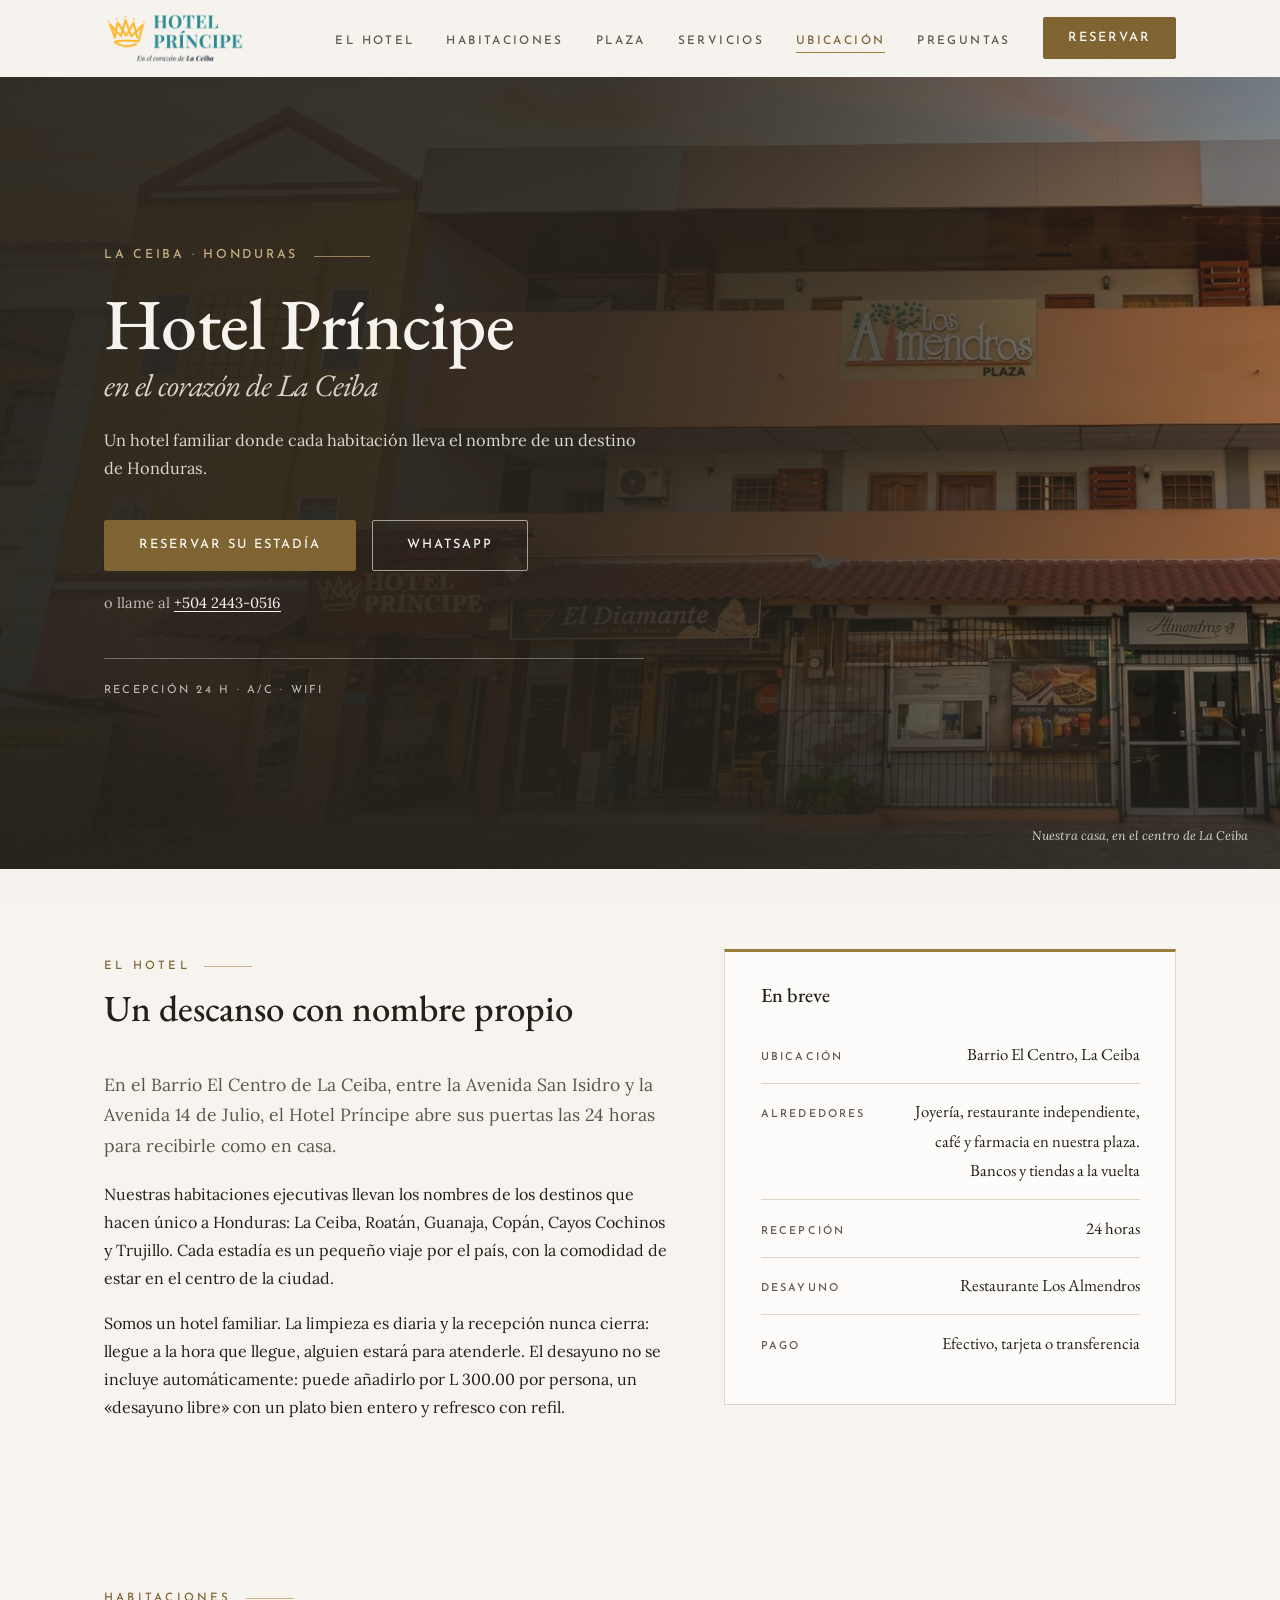
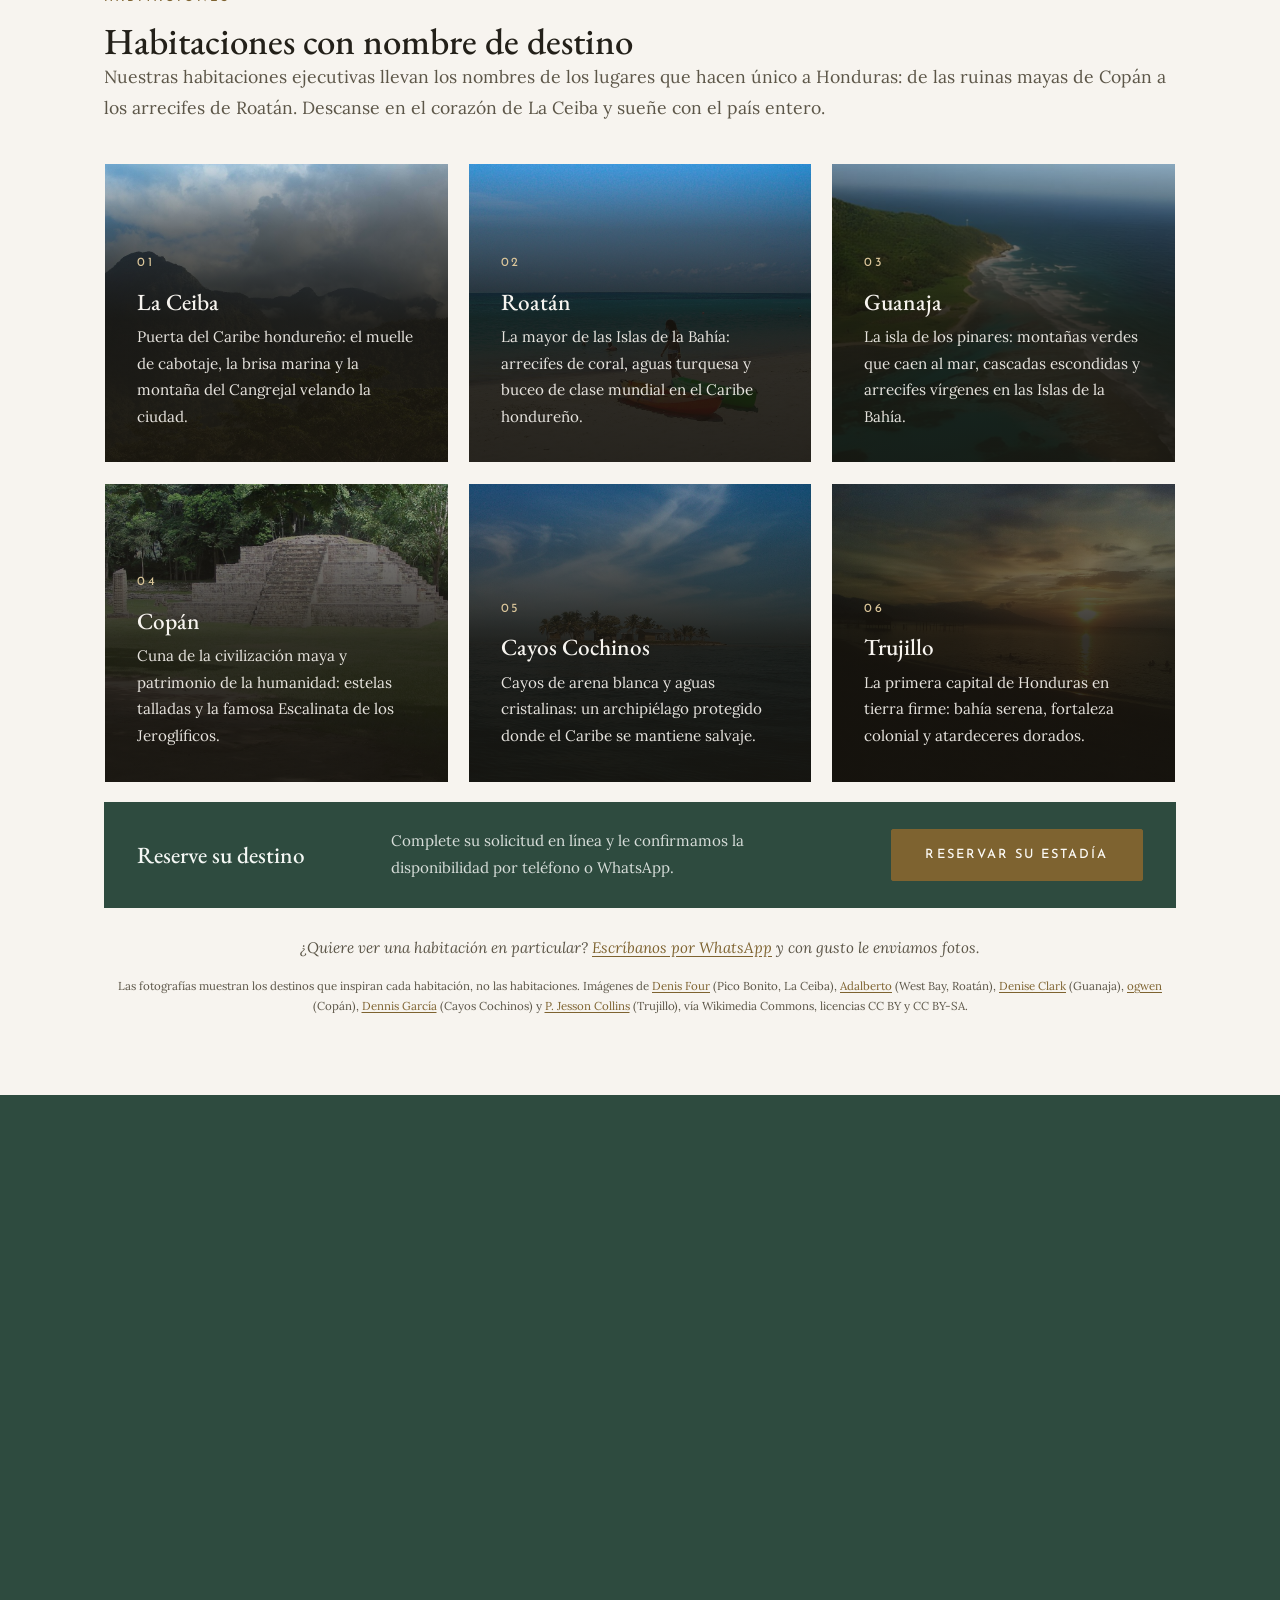
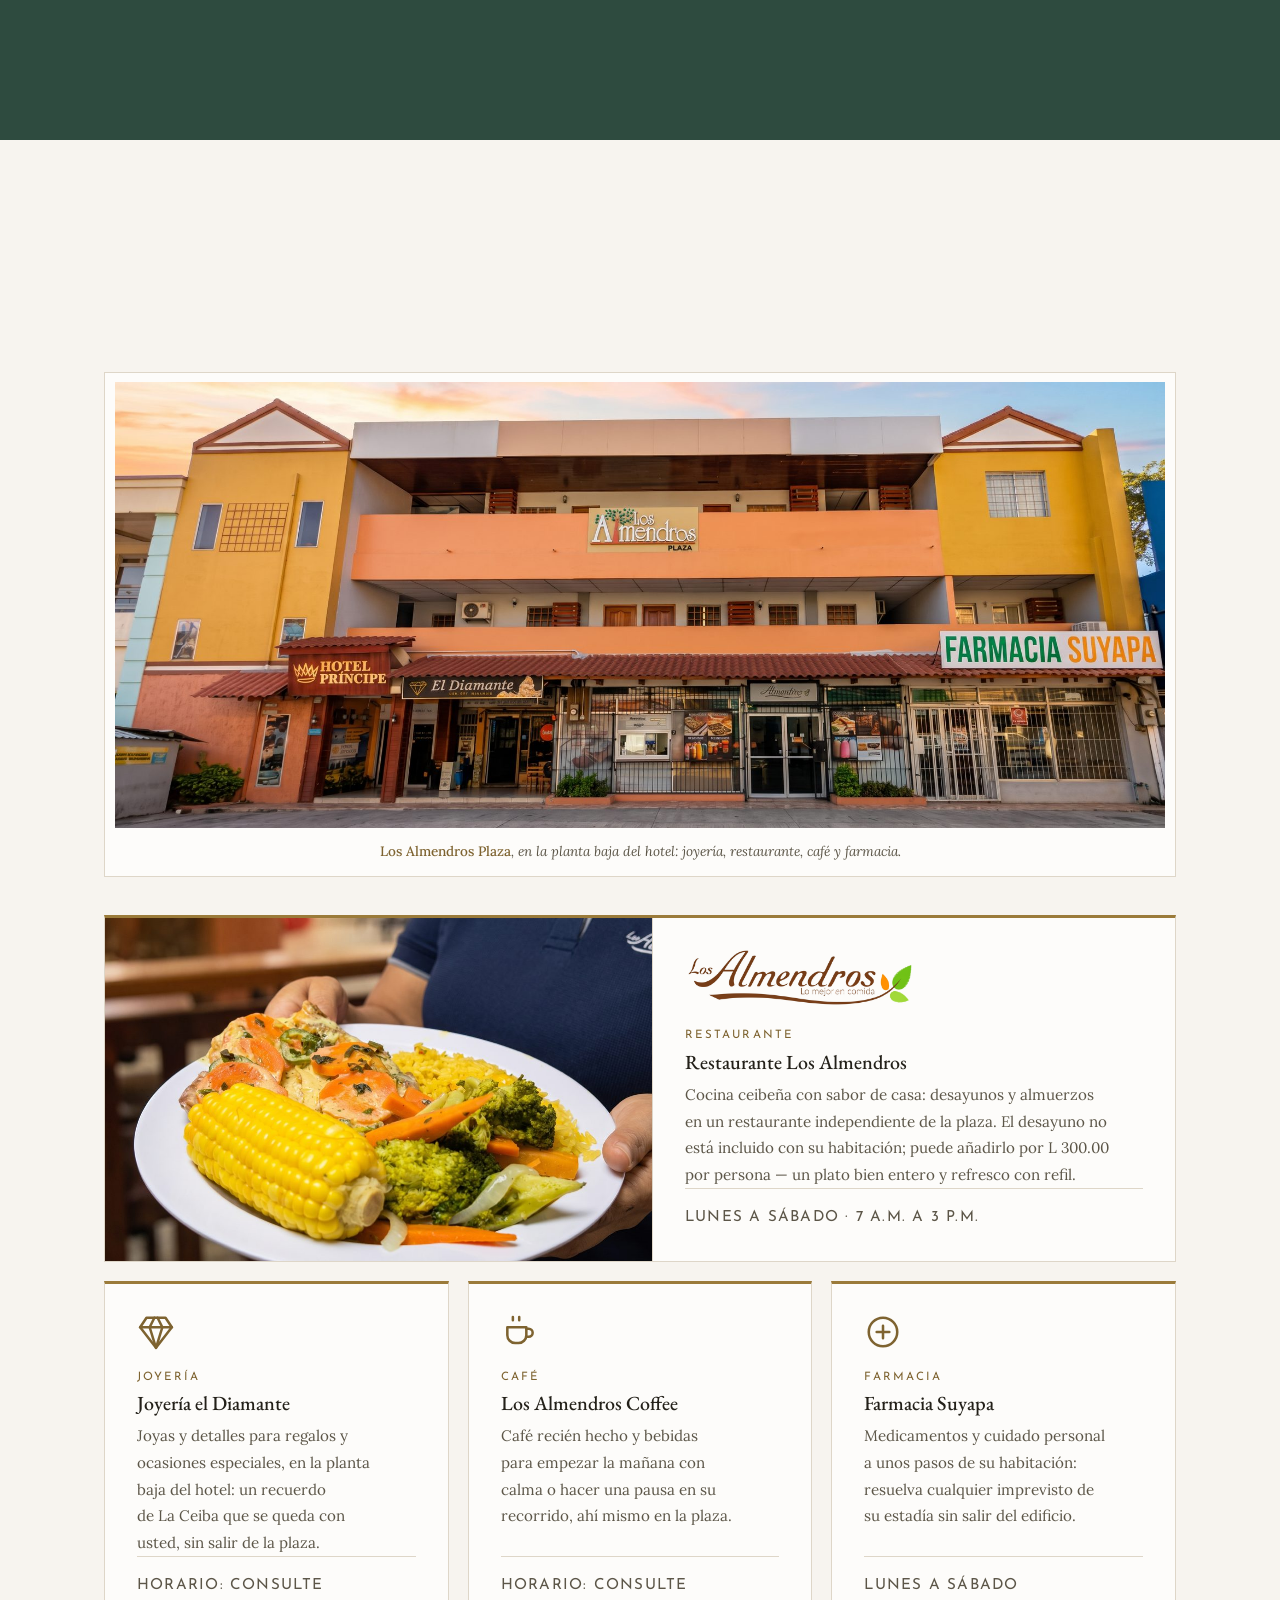
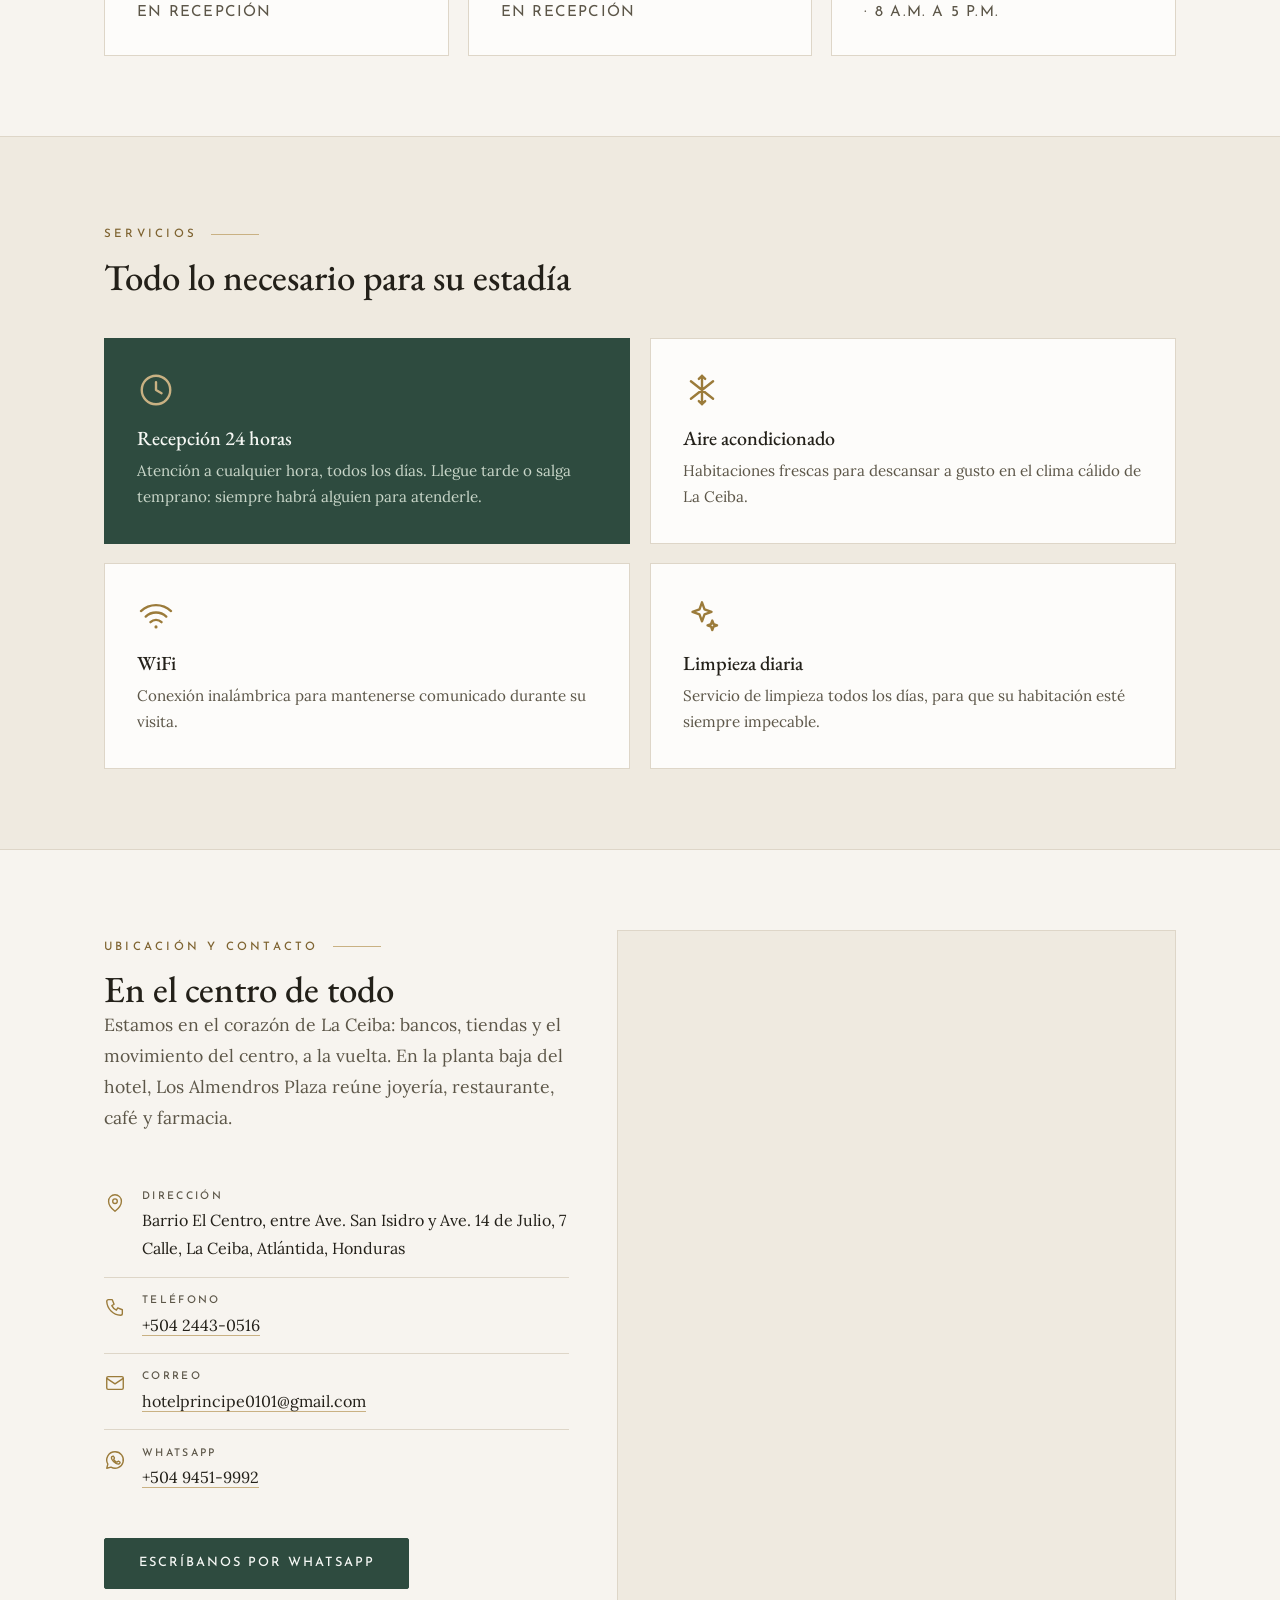
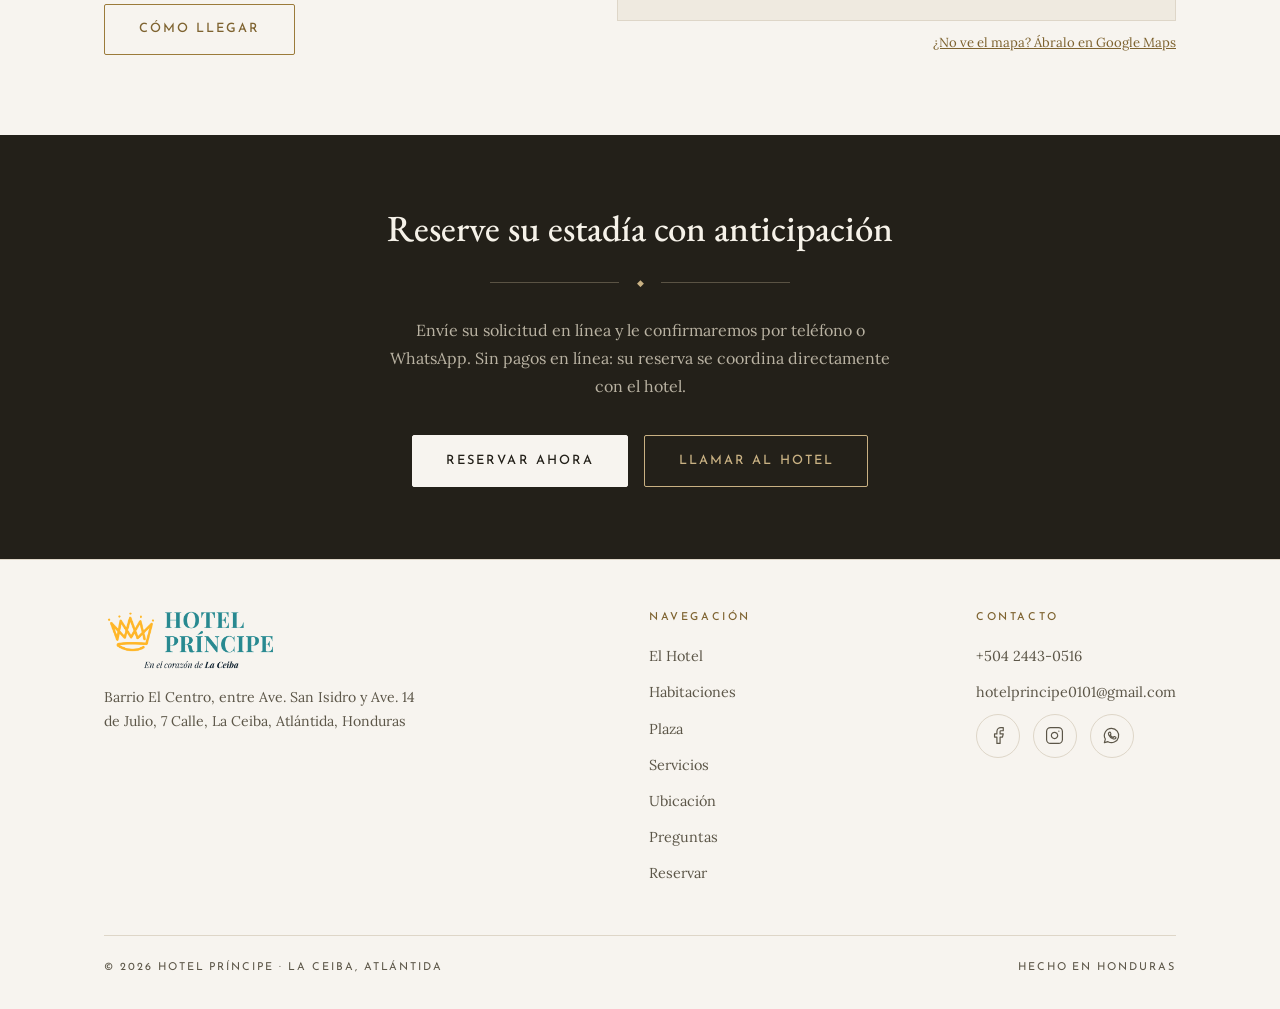
==== index.html @ f4986361 "fix(web): fila Desayuno de la tarjeta En breve muestra Restaurante Los Almendros - pedido literal de" ====
<!DOCTYPE html>
<html lang="es-HN">
<head>
  <meta charset="UTF-8">
  <meta name="viewport" content="width=device-width, initial-scale=1.0">
  <meta name="theme-color" content="#F7F4EF">
  <title>Hotel Príncipe — La Ceiba, Atlántida | Reservas en línea</title>
  <meta name="description" content="Hotel familiar en el centro de La Ceiba, Atlántida. Habitaciones con nombres de destinos de Honduras y recepción 24 horas. Solicite su estadía en línea.">
  <link rel="canonical" href="https://hotelprincipelcb.com/">
  <meta name="robots" content="index, follow">
  <meta property="og:type" content="website">
  <meta property="og:site_name" content="Hotel Príncipe">
  <meta property="og:title" content="Hotel Príncipe — La Ceiba, Atlántida">
  <meta property="og:description" content="Hospitalidad hondureña en el corazón de La Ceiba. Reserve su estadía en línea: le confirmamos por teléfono o WhatsApp.">
  <meta property="og:url" content="https://hotelprincipelcb.com/">
  <meta property="og:image" content="https://hotelprincipelcb.com/assets/images/fachada-og.jpg">
  <meta property="og:image:width" content="1200">
  <meta property="og:image:height" content="630">
  <meta property="og:image:alt" content="Fachada del Hotel Príncipe en el corazón de La Ceiba, Atlántida">
  <meta property="og:locale" content="es_HN">
  <meta name="twitter:card" content="summary_large_image">
  <meta name="twitter:title" content="Hotel Príncipe — La Ceiba, Atlántida">
  <meta name="twitter:description" content="Hospitalidad hondureña en el corazón de La Ceiba. Reserve su estadía en línea: le confirmamos por teléfono o WhatsApp.">
  <meta name="twitter:image" content="https://hotelprincipelcb.com/assets/images/fachada-og.jpg">
  <link rel="icon" type="image/png" sizes="512x512" href="/assets/images/crown-favicon.png">
  <link rel="icon" type="image/png" sizes="32x32" href="/assets/images/favicon-32.png">
  <link rel="apple-touch-icon" href="/assets/images/apple-touch-icon.png">
  <link rel="manifest" href="/manifest.webmanifest">
  <link rel="preconnect" href="https://fonts.googleapis.com">
  <link rel="preconnect" href="https://fonts.gstatic.com" crossorigin>
  <link href="https://fonts.googleapis.com/css2?family=EB+Garamond:wght@400;500;600&family=Josefin+Sans:wght@400;500&family=Lora:ital,wght@0,400;0,500;1,400&display=swap" rel="stylesheet">
  <link rel="stylesheet" href="/css/style.css?v=20261119a">
  <script type="application/ld+json">
  {
    "@context": "https://schema.org",
    "@type": "Hotel",
    "name": "Hotel Príncipe",
    "url": "https://hotelprincipelcb.com/",
    "telephone": "+50424430516",
    "email": "hotelprincipe0101@gmail.com",
    "checkinTime": "15:00",
    "checkoutTime": "11:00",
    "address": {
      "@type": "PostalAddress",
      "streetAddress": "Barrio El Centro, entre Ave. San Isidro y Ave. 14 de Julio, 7 Calle",
      "addressLocality": "La Ceiba",
      "addressRegion": "Atlántida",
      "addressCountry": "HN"
    },
    "amenityFeature": [
      {"@type": "LocationFeatureSpecification", "name": "Aire acondicionado", "value": true},
      {"@type": "LocationFeatureSpecification", "name": "WiFi", "value": true},
      {"@type": "LocationFeatureSpecification", "name": "Recepción 24 horas", "value": true},
      {"@type": "LocationFeatureSpecification", "name": "Limpieza diaria", "value": true}
    ],
    "openingHoursSpecification": [{
      "@type": "OpeningHoursSpecification",
      "dayOfWeek": ["Monday", "Tuesday", "Wednesday", "Thursday", "Friday", "Saturday", "Sunday"],
      "opens": "00:00", "closes": "23:59"
    }],
    "geo": {"@type": "GeoCoordinates", "latitude": 15.7829, "longitude": -86.7918},
    "sameAs": ["https://www.facebook.com/hotelprincipelcb", "https://www.instagram.com/hotelprincipelcb/"],
    "image": "https://hotelprincipelcb.com/assets/images/fachada-og.jpg",
    "description": "Hotel familiar en el corazón de La Ceiba, Atlántida. Habitaciones ejecutivas con nombres de destinos de Honduras y recepción 24 horas. El desayuno no está incluido: puede añadirlo por L 300 por persona (un plato bien entero y refresco con refil).",
    "paymentAccepted": "Efectivo, Tarjeta, Transferencia"
  }
  </script>
</head>
<body>
  <a class="skip-link" href="#contenido">Ir al contenido</a>

  <header class="nav" id="nav">
    <div class="wrap nav-inner">
      <a class="nav-logo" href="/" aria-label="Hotel Príncipe — inicio">
        <img src="/assets/images/logo-hotel-principe.png" alt="Hotel Príncipe" width="141" height="52">
      </a>
      <button class="nav-toggle" id="navToggle" aria-label="Abrir menú" aria-expanded="false">
        <span></span><span></span><span></span>
      </button>
      <ul class="nav-links" id="navLinks">
        <li><a href="/#hotel">El Hotel</a></li>
        <li><a href="/#habitaciones">Habitaciones</a></li>
        <li><a href="/#plaza">Plaza</a></li>
        <li><a href="/#servicios">Servicios</a></li>
        <li><a href="/#ubicacion">Ubicación</a></li>
        <li><a href="/preguntas">Preguntas</a></li>
        <li><a class="btn btn-gold" href="/reservar">Reservar</a></li>
      </ul>
    </div>
  </header>

  <main id="contenido">

    <!-- Hero -->
    <section class="hero">
      <img class="hero-bg" src="/assets/images/hero-plaza-mejorada.jpg" alt="Fachada de Los Almendros Plaza al atardecer, con el Hotel Príncipe en la planta baja, en el centro de La Ceiba" width="1920" height="815" fetchpriority="high">
      <div class="hero-overlay" aria-hidden="true"></div>
      <div class="wrap hero-wrap">
        <div class="hero-inner">
          <p class="hero-eyebrow">La Ceiba · Honduras</p>
          <h1 class="hero-title">Hotel Príncipe <span class="hero-place">en el corazón de La Ceiba</span></h1>
          <p class="hero-sub">Un hotel familiar donde cada habitación lleva el nombre de un destino de Honduras.</p>
          <div class="hero-actions">
            <a class="btn btn-gold" href="/reservar">Reservar su estadía</a>
            <a class="btn btn-ghost" href="https://wa.me/50494519992?text=Hola%2C%20quisiera%20reservar%20una%20habitaci%C3%B3n%20en%20el%20Hotel%20Pr%C3%ADncipe" target="_blank" rel="noopener noreferrer">WhatsApp</a>
          </div>
          <p class="hero-phone">o llame al <a href="tel:+504****0516">+504 2443-0516</a></p>
          <p class="hero-note">Recepción 24 h · A/C · WiFi</p>
        </div>
      </div>
      <p class="hero-caption">Nuestra casa, en el centro de La Ceiba</p>
    </section>

    <!-- El Hotel -->
    <section class="section" id="hotel">
      <div class="wrap">
        <div class="hotel-grid">
          <div class="hotel-copy">
            <div class="section-head">
              <span class="label">El Hotel</span>
              <h2>Un descanso con nombre propio</h2>
            </div>
            <p class="lead">En el Barrio El Centro de La Ceiba, entre la Avenida San Isidro y la Avenida 14 de Julio, el Hotel Príncipe abre sus puertas las 24 horas para recibirle como en casa.</p>
            <p>Nuestras habitaciones ejecutivas llevan los nombres de los destinos que hacen único a Honduras: La Ceiba, Roatán, Guanaja, Copán, Cayos Cochinos y Trujillo. Cada estadía es un pequeño viaje por el país, con la comodidad de estar en el centro de la ciudad.</p>
            <p>Somos un hotel familiar. La limpieza es diaria y la recepción nunca cierra: llegue a la hora que llegue, alguien estará para atenderle. El desayuno no se incluye automáticamente: puede añadirlo por L 300.00 por persona, un «desayuno libre» con un plato bien entero y refresco con refil.</p>
          </div>
          <aside class="facts-card" aria-label="Datos del hotel">
            <h3>En breve</h3>
            <dl>
              <div class="fact-row"><dt>Ubicación</dt><dd>Barrio El Centro, La Ceiba</dd></div>
              <div class="fact-row"><dt>Alrededores</dt><dd>Joyería, restaurante independiente, café y farmacia en nuestra plaza. Bancos y tiendas a la vuelta</dd></div>
              <div class="fact-row"><dt>Recepción</dt><dd>24 horas</dd></div>
              <div class="fact-row"><dt>Desayuno</dt><dd>Restaurante Los Almendros</dd></div>
              <div class="fact-row"><dt>Pago</dt><dd>Efectivo, tarjeta o transferencia</dd></div>
            </dl>
          </aside>
        </div>
      </div>
    </section>

    <!-- Habitaciones -->
    <section class="section" id="habitaciones">
      <div class="wrap">
        <div class="section-head">
          <span class="label">Habitaciones</span>
          <h2>Habitaciones con nombre de destino</h2>
          <p class="lead">Nuestras habitaciones ejecutivas llevan los nombres de los lugares que hacen único a Honduras: de las ruinas mayas de Copán a los arrecifes de Roatán. Descanse en el corazón de La Ceiba y sueñe con el país entero.</p>
        </div>
        <div class="rooms-grid">
          <article class="room-card room-photo dest-ceiba">
            <span class="room-index" aria-hidden="true">01</span>
            <h3>La Ceiba</h3>
            <p>Puerta del Caribe hondureño: el muelle de cabotaje, la brisa marina y la montaña del Cangrejal velando la ciudad.</p>
          </article>
          <article class="room-card room-photo dest-roatan">
            <span class="room-index" aria-hidden="true">02</span>
            <h3>Roatán</h3>
            <p>La mayor de las Islas de la Bahía: arrecifes de coral, aguas turquesa y buceo de clase mundial en el Caribe hondureño.</p>
          </article>
          <article class="room-card room-photo dest-guanaja">
            <span class="room-index" aria-hidden="true">03</span>
            <h3>Guanaja</h3>
            <p>La isla de los pinares: montañas verdes que caen al mar, cascadas escondidas y arrecifes vírgenes en las Islas de la Bahía.</p>
          </article>
          <article class="room-card room-photo dest-copan">
            <span class="room-index" aria-hidden="true">04</span>
            <h3>Copán</h3>
            <p>Cuna de la civilización maya y patrimonio de la humanidad: estelas talladas y la famosa Escalinata de los Jeroglíficos.</p>
          </article>
          <article class="room-card room-photo dest-cayos">
            <span class="room-index" aria-hidden="true">05</span>
            <h3>Cayos Cochinos</h3>
            <p>Cayos de arena blanca y aguas cristalinas: un archipiélago protegido donde el Caribe se mantiene salvaje.</p>
          </article>
          <article class="room-card room-photo dest-trujillo">
            <span class="room-index" aria-hidden="true">06</span>
            <h3>Trujillo</h3>
            <p>La primera capital de Honduras en tierra firme: bahía serena, fortaleza colonial y atardeceres dorados.</p>
          </article>
          <article class="room-card room-cta">
            <h3>Reserve su destino</h3>
            <p>Complete su solicitud en línea y le confirmamos la disponibilidad por teléfono o WhatsApp.</p>
            <a class="btn btn-gold" href="/reservar">Reservar su estadía</a>
          </article>
        </div>
        <p class="rooms-note">¿Quiere ver una habitación en particular? <a href="https://wa.me/50494519992" target="_blank" rel="noopener noreferrer">Escríbanos por WhatsApp</a> y con gusto le enviamos fotos.</p>
        <p class="rooms-credits">Las fotografías muestran los destinos que inspiran cada habitación, no las habitaciones. Imágenes de <a href="https://commons.wikimedia.org/wiki/File:Pico-Bonito_(12122463094).jpg" target="_blank" rel="noopener noreferrer">Denis Four</a> (Pico Bonito, La Ceiba), <a href="https://commons.wikimedia.org/wiki/File:West_Bay_Beach_-Roatan_-Honduras-23May2009-b.jpg" target="_blank" rel="noopener noreferrer">Adalberto</a> (West Bay, Roatán), <a href="https://commons.wikimedia.org/wiki/File:Guanaja_Honduras.-enhanced.jpg" target="_blank" rel="noopener noreferrer">Denise Clark</a> (Guanaja), <a href="https://commons.wikimedia.org/wiki/File:Copan_Ruins_-_panoramio.jpg" target="_blank" rel="noopener noreferrer">ogwen</a> (Copán), <a href="https://commons.wikimedia.org/wiki/File:Cayos_Cochinos_(Cayo_Privado).jpg" target="_blank" rel="noopener noreferrer">Dennis García</a> (Cayos Cochinos) y <a href="https://commons.wikimedia.org/wiki/File:BAY_OF_TRUJILLO-_P._JESSON_COLLOINS.jpg" target="_blank" rel="noopener noreferrer">P. Jesson Collins</a> (Trujillo), vía Wikimedia Commons, licencias CC BY y CC BY-SA.</p>
      </div>
    </section>

    <!-- Cómo reservar -->
    <section class="booking-band" id="como-reservar">
      <div class="wrap">
        <div class="section-head">
          <span class="label">Reservas</span>
          <h2>Su estadía, en tres pasos</h2>
          <p class="lead">Un proceso claro y sin pagos en línea: usted envía su solicitud y el hotel le confirma la disponibilidad.</p>
        </div>
        <ol class="booking-steps">
          <li class="booking-step">
            <span class="step-num" aria-hidden="true">01</span>
            <h3>Solicitud en línea</h3>
            <p>Complete el formulario con sus fechas y datos de contacto. Al instante recibe su código de reserva HP-XXXXXX.</p>
          </li>
          <li class="booking-step">
            <span class="step-num" aria-hidden="true">02</span>
            <h3>Confirmación del hotel</h3>
            <p>Le contactamos por teléfono o WhatsApp para confirmar la disponibilidad y coordinar los detalles de su estadía.</p>
          </li>
          <li class="booking-step">
            <span class="step-num" aria-hidden="true">03</span>
            <h3>Llegada al hotel</h3>
            <p>Presente su código en recepción. Check-in desde las 3:00 p.m. y recepción abierta las 24 horas.</p>
          </li>
        </ol>
        <div class="steps-actions">
          <a class="btn btn-gold" href="/reservar">Comenzar mi solicitud</a>
          <a class="btn btn-outline" href="/preguntas">Ver preguntas frecuentes</a>
        </div>
      </div>
    </section>

    <!-- Nuestra plaza -->
    <section class="section" id="plaza">
      <div class="wrap">
        <div class="section-head">
          <span class="label">Los Almendros Plaza</span>
          <h2>Nuestra plaza comercial</h2>
          <p class="lead">En la planta baja del hotel, cuatro locales que resuelven su día sin salir del centro de La Ceiba.</p>
        </div>
        <figure class="facade-figure plaza-figure">
          <div class="facade-frame">
            <img src="/assets/images/hero-plaza-mejorada.jpg" alt="Fachada de Los Almendros Plaza al atardecer: el Hotel Príncipe, la joyería El Diamante, el restaurante Los Almendros, Los Almendros Coffee y Farmacia Suyapa en la planta baja" width="1920" height="815" loading="lazy" decoding="async">
          </div>
          <figcaption><strong>Los Almendros Plaza</strong>, en la planta baja del hotel: joyería, restaurante, café y farmacia.</figcaption>
        </figure>
        <div class="plaza-grid">
          <article class="plaza-card plaza-card--feature">
            <div class="plaza-feature-photo">
              <img src="/assets/images/plaza-almendros-plato.jpg" alt="Mesero de Los Almendros presentando un plato de almuerzo: carne en salsa, arroz amarillo, vegetales y maíz dulce" width="1600" height="679" loading="lazy" decoding="async">
            </div>
            <div class="plaza-feature-body">
              <img class="plaza-logo" src="/assets/images/logo-los-almendros.png" alt="Logotipo del Restaurante Los Almendros — Lo mejor en comida" width="800" height="210" loading="lazy" decoding="async">
              <span class="plaza-cat">Restaurante</span>
              <h3>Restaurante Los Almendros</h3>
              <p>Cocina ceibeña con sabor de casa: desayunos y almuerzos en un restaurante independiente de la plaza. El desayuno no está incluido con su habitación; puede añadirlo por L 300.00 por persona — un plato bien entero y refresco con refil.</p>
              <p class="plaza-hours">Lunes a sábado · 7 a.m. a 3 p.m.</p>
            </div>
          </article>
          <article class="plaza-card">
            <div class="plaza-icon" aria-hidden="true"><svg viewBox="0 0 24 24" fill="none" stroke="currentColor" stroke-width="1.5" stroke-linecap="round" stroke-linejoin="round"><path d="M6 3h12l4 6-10 13L2 9Z"/><path d="M11 3 8 9l4 13 4-13-3-6"/><path d="M2 9h20"/></svg></div>
            <span class="plaza-cat">Joyería</span>
            <h3>Joyería el Diamante</h3>
            <p>Joyas y detalles para regalos y ocasiones especiales, en la planta baja del hotel: un recuerdo de La Ceiba que se queda con usted, sin salir de la plaza.</p>
            <p class="plaza-hours">Horario: consulte en recepción</p>
          </article>
          <article class="plaza-card">
            <div class="plaza-icon" aria-hidden="true"><svg viewBox="0 0 24 24" fill="none" stroke="currentColor" stroke-width="1.5" stroke-linecap="round" stroke-linejoin="round"><path d="M4 9h12v5a5 5 0 0 1-5 5H9a5 5 0 0 1-5-5V9z"/><path d="M16 10h1.5a2.5 2.5 0 0 1 0 5H16"/><path d="M7.5 2.5v2M11.5 2.5v2"/></svg></div>
            <span class="plaza-cat">Café</span>
            <h3>Los Almendros Coffee</h3>
            <p>Café recién hecho y bebidas para empezar la mañana con calma o hacer una pausa en su recorrido, ahí mismo en la plaza.</p>
            <p class="plaza-hours">Horario: consulte en recepción</p>
          </article>
          <article class="plaza-card">
            <div class="plaza-icon" aria-hidden="true"><svg viewBox="0 0 24 24" fill="none" stroke="currentColor" stroke-width="1.5" stroke-linecap="round" stroke-linejoin="round"><circle cx="12" cy="12" r="9"/><path d="M12 8v8M8 12h8"/></svg></div>
            <span class="plaza-cat">Farmacia</span>
            <h3>Farmacia Suyapa</h3>
            <p>Medicamentos y cuidado personal a unos pasos de su habitación: resuelva cualquier imprevisto de su estadía sin salir del edificio.</p>
            <p class="plaza-hours">Lunes a sábado · 8 a.m. a 5 p.m.</p>
          </article>
        </div>
      </div>
    </section>

    <!-- Servicios -->
    <section class="section section-alt" id="servicios">
      <div class="wrap">
        <div class="section-head">
          <span class="label">Servicios</span>
          <h2>Todo lo necesario para su estadía</h2>
        </div>
        <div class="services-grid">
          <article class="service-card feature span-6">
            <div class="service-icon" aria-hidden="true">
              <svg viewBox="0 0 24 24" fill="none" stroke="currentColor" stroke-width="1.5" stroke-linecap="round" stroke-linejoin="round"><circle cx="12" cy="12" r="9"/><path d="M12 7v5l3.5 2"/></svg>
            </div>
            <h3>Recepción 24 horas</h3>
            <p>Atención a cualquier hora, todos los días. Llegue tarde o salga temprano: siempre habrá alguien para atenderle.</p>
          </article>
          <article class="service-card span-6">
            <div class="service-icon" aria-hidden="true">
              <svg viewBox="0 0 24 24" fill="none" stroke="currentColor" stroke-width="1.5" stroke-linecap="round" stroke-linejoin="round"><path d="M12 3v18M5 6.5l14 11M19 6.5l-14 11M12 3l-2 2m2-2 2 2M12 21l-2-2m2 2 2-2"/></svg>
            </div>
            <h3>Aire acondicionado</h3>
            <p>Habitaciones frescas para descansar a gusto en el clima cálido de La Ceiba.</p>
          </article>
          <article class="service-card span-6">
            <div class="service-icon" aria-hidden="true">
              <svg viewBox="0 0 24 24" fill="none" stroke="currentColor" stroke-width="1.5" stroke-linecap="round" stroke-linejoin="round"><path d="M2.5 9.5a14 14 0 0 1 19 0M5.5 13a9.5 9.5 0 0 1 13 0M8.5 16.5a5 5 0 0 1 7 0"/><circle cx="12" cy="19.5" r="1" fill="currentColor" stroke="none"/></svg>
            </div>
            <h3>WiFi</h3>
            <p>Conexión inalámbrica para mantenerse comunicado durante su visita.</p>
          </article>
          <article class="service-card span-6">
            <div class="service-icon" aria-hidden="true">
              <svg viewBox="0 0 24 24" fill="none" stroke="currentColor" stroke-width="1.5" stroke-linecap="round" stroke-linejoin="round"><path d="M12 4l1.6 4.4L18 10l-4.4 1.6L12 16l-1.6-4.4L6 10l4.4-1.6L12 4z"/><path d="M18.5 15.5l.8 2.2 2.2.8-2.2.8-.8 2.2-.8-2.2-2.2-.8 2.2-.8.8-2.2z"/></svg>
            </div>
            <h3>Limpieza diaria</h3>
            <p>Servicio de limpieza todos los días, para que su habitación esté siempre impecable.</p>
          </article>
        </div>
      </div>
    </section>

    <!-- Ubicación -->
    <section class="section" id="ubicacion">
      <div class="wrap">
        <div class="location-grid">
          <div>
            <div class="section-head">
              <span class="label">Ubicación y contacto</span>
              <h2>En el centro de todo</h2>
              <p class="lead">Estamos en el corazón de La Ceiba: bancos, tiendas y el movimiento del centro, a la vuelta. En la planta baja del hotel, Los Almendros Plaza reúne joyería, restaurante, café y farmacia.</p>
            </div>
            <ul class="contact-list">
              <li>
                <span class="ci" aria-hidden="true"><svg viewBox="0 0 24 24" fill="none" stroke="currentColor" stroke-width="1.5" stroke-linecap="round" stroke-linejoin="round"><path d="M12 21s-7-5.5-7-11a7 7 0 0 1 14 0c0 5.5-7 11-7 11z"/><circle cx="12" cy="10" r="2.5"/></svg></span>
                <div><span class="ck">Dirección</span>Barrio El Centro, entre Ave. San Isidro y Ave. 14 de Julio, 7 Calle, La Ceiba, Atlántida, Honduras</div>
              </li>
              <li>
                <span class="ci" aria-hidden="true"><svg viewBox="0 0 24 24" fill="none" stroke="currentColor" stroke-width="1.5" stroke-linecap="round" stroke-linejoin="round"><path d="M5 4h4l2 5-2.5 1.5a11 11 0 0 0 5 5L15 13l5 2v4a2 2 0 0 1-2 2A16 16 0 0 1 3 6a2 2 0 0 1 2-2z"/></svg></span>
                <div><span class="ck">Teléfono</span><a href="tel:+50424430516">+504 2443-0516</a></div>
              </li>
              <li>
                <span class="ci" aria-hidden="true"><svg viewBox="0 0 24 24" fill="none" stroke="currentColor" stroke-width="1.5" stroke-linecap="round" stroke-linejoin="round"><rect x="3" y="5" width="18" height="14" rx="1.5"/><path d="M3 7l9 6 9-6"/></svg></span>
                <div><span class="ck">Correo</span><a href="mailto:hotelprincipe0101@gmail.com">hotelprincipe0101@gmail.com</a></div>
              </li>
              <li>
                <span class="ci" aria-hidden="true"><svg viewBox="0 0 24 24" fill="none" stroke="currentColor" stroke-width="1.5" stroke-linecap="round" stroke-linejoin="round"><path d="M12 3a9 9 0 0 0-7.8 13.5L3 21l4.6-1.2A9 9 0 1 0 12 3z"/><path d="M8.8 8.5c.3-.7.7-.7 1-.7l.6.1c.2.1.4.5.5.8l.4 1c.1.2 0 .5-.1.7l-.5.6c-.1.2-.2.4 0 .7a7 7 0 0 0 3 2.6c.3.1.5.1.7-.1l.6-.7c.2-.2.4-.3.7-.2l1.4.7c.3.1.5.3.5.5 0 .6-.3 1.4-1 1.7-.6.3-1.4.5-3.5-.4a10 10 0 0 1-4.4-4.3c-.6-1.2-.8-2.3-.4-3z"/></svg></span>
                <div><span class="ck">WhatsApp</span><a href="https://wa.me/50494519992?text=Hola%2C%20quisiera%20m%C3%A1s%20informaci%C3%B3n%20sobre%20el%20Hotel%20Pr%C3%ADncipe" target="_blank" rel="noopener noreferrer">+504 9451-9992</a></div>
              </li>
            </ul>
            <div class="location-actions">
              <a class="btn btn-green" href="https://wa.me/50494519992?text=Hola%2C%20quisiera%20m%C3%A1s%20informaci%C3%B3n%20sobre%20el%20Hotel%20Pr%C3%ADncipe" target="_blank" rel="noopener noreferrer">Escríbanos por WhatsApp</a>
              <a class="btn btn-outline" href="https://www.google.com/maps/dir/?api=1&amp;destination=Hotel%20Pr%C3%ADncipe%2C%20La%20Ceiba%2C%20Honduras" target="_blank" rel="noopener noreferrer">Cómo llegar</a>
            </div>
          </div>
          <div class="map-col">
            <div class="map-frame">
              <iframe src="https://www.google.com/maps?q=Hotel%20Pr%C3%ADncipe%2C%20La%20Ceiba%2C%20Honduras&amp;output=embed" title="Mapa — Hotel Príncipe, La Ceiba" referrerpolicy="no-referrer-when-downgrade" allowfullscreen></iframe>
            </div>
            <p class="map-fallback"><a href="https://www.google.com/maps/search/?api=1&amp;query=Hotel%20Pr%C3%ADncipe%2C%20La%20Ceiba%2C%20Honduras" target="_blank" rel="noopener noreferrer">¿No ve el mapa? Ábralo en Google Maps</a></p>
          </div>
        </div>
      </div>
    </section>

    <!-- CTA reservas -->
    <section class="cta-band">
      <h2>Reserve su estadía con anticipación</h2>
      <div class="ornament" aria-hidden="true">◆</div>
      <p>Envíe su solicitud en línea y le confirmaremos por teléfono o WhatsApp. Sin pagos en línea: su reserva se coordina directamente con el hotel.</p>
      <div class="hero-actions">
        <a class="btn btn-cream" href="/reservar">Reservar ahora</a>
        <a class="btn btn-outline" href="tel:+50424430516">Llamar al hotel</a>
      </div>
    </section>

  </main>

  <footer class="footer">
    <div class="wrap">
      <div class="footer-grid">
        <div>
          <div class="footer-logo">
            <img src="/assets/images/logo-hotel-principe.png" alt="Hotel Príncipe" width="173" height="64" loading="lazy">
          </div>
          <address>Barrio El Centro, entre Ave. San Isidro y Ave. 14 de Julio, 7 Calle, La Ceiba, Atlántida, Honduras</address>
        </div>
        <div class="footer-col">
          <h4>Navegación</h4>
          <ul>
            <li><a href="/#hotel">El Hotel</a></li>
            <li><a href="/#habitaciones">Habitaciones</a></li>
        <li><a href="/#plaza">Plaza</a></li>
            <li><a href="/#servicios">Servicios</a></li>
            <li><a href="/#ubicacion">Ubicación</a></li>
            <li><a href="/preguntas">Preguntas</a></li>
            <li><a href="/reservar">Reservar</a></li>
          </ul>
        </div>
        <div class="footer-col">
          <h4>Contacto</h4>
          <ul>
            <li><a href="tel:+50424430516">+504 2443-0516</a></li>
            <li><a href="mailto:hotelprincipe0101@gmail.com">hotelprincipe0101@gmail.com</a></li>
          </ul>
          <div class="social-row">
            <a href="https://www.facebook.com/hotelprincipelcb" target="_blank" rel="noopener noreferrer" aria-label="Facebook del Hotel Príncipe">
              <svg viewBox="0 0 24 24" fill="none" stroke="currentColor" stroke-width="1.5" stroke-linecap="round" stroke-linejoin="round"><path d="M18 2h-3a5 5 0 0 0-5 5v3H7v4h3v8h4v-8h3l1-4h-4V7a1 1 0 0 1 1-1h3z"/></svg>
            </a>
            <a href="https://www.instagram.com/hotelprincipelcb/" target="_blank" rel="noopener noreferrer" aria-label="Instagram del Hotel Príncipe">
              <svg viewBox="0 0 24 24" fill="none" stroke="currentColor" stroke-width="1.5" stroke-linecap="round" stroke-linejoin="round"><rect x="2" y="2" width="20" height="20" rx="5" ry="5"/><path d="M16 11.37A4 4 0 1 1 12.63 8 4 4 0 0 1 16 11.37z"/><line x1="17.5" y1="6.5" x2="17.51" y2="6.5"/></svg>
            </a>
            <a href="https://wa.me/50494519992?text=Hola%2C%20quisiera%20m%C3%A1s%20informaci%C3%B3n%20sobre%20el%20Hotel%20Pr%C3%ADncipe" target="_blank" rel="noopener noreferrer" aria-label="WhatsApp del Hotel Príncipe">
              <svg viewBox="0 0 24 24" fill="none" stroke="currentColor" stroke-width="1.5" stroke-linecap="round" stroke-linejoin="round"><path d="M12 3a9 9 0 0 0-7.8 13.5L3 21l4.6-1.2A9 9 0 1 0 12 3z"/><path d="M8.8 8.5c.3-.7.7-.7 1-.7l.6.1c.2.1.4.5.5.8l.4 1c.1.2 0 .5-.1.7l-.5.6c-.1.2-.2.4 0 .7a7 7 0 0 0 3 2.6c.3.1.5.1.7-.1l.6-.7c.2-.2.4-.3.7-.2l1.4.7c.3.1.5.3.5.5 0 .6-.3 1.4-1 1.7-.6.3-1.4.5-3.5-.4a10 10 0 0 1-4.4-4.3c-.6-1.2-.8-2.3-.4-3z"/></svg>
            </a>
          </div>
        </div>
      </div>
      <div class="footer-bottom">
        <span>© <span id="year">2026</span> Hotel Príncipe · La Ceiba, Atlántida</span>
        <span>Hecho en Honduras</span>
      </div>
    </div>
  </footer>

  <script src="/js/main.js?v=20261118m" defer></script>
</body>
</html>
---- css/style.css ----
/* ==========================================================================
   Hotel Príncipe — sistema de diseño
   Crema + oro envejecido + verde hondureño. Editorial, cálido, legible.
   Tipografía: EB Garamond (títulos) · Lora (cuerpo) · Josefin Sans (labels)
   ========================================================================== */

:root {
  --cream: #F7F4EF;
  --cream-deep: #EFEAE0;
  --surface: #FDFCFA;
  --ink: #232019;
  --ink-soft: #5C5648;
  --gold: #9B7B3A;
  --gold-dark: #7E6330;
  --gold-soft: #C9B183;
  --green: #2E4B3F;
  --green-dark: #243C32;
  --line: #DED6C8;
  --line-input: #8C8269; /* bordes de controles: 3.65:1 vs #FBFAF6, 3.47:1 vs crema, 3.18:1 vs cream-deep (WCAG 1.4.11) */
  --error: #A33B2E;
  --ok: #2E6B4F;

  --font-display: "EB Garamond", Georgia, serif;
  --font-body: "Lora", Georgia, serif;
  --font-label: "Josefin Sans", "Century Gothic", sans-serif;

  --wrap: 1120px;
  --radius: 2px;
}

*, *::before, *::after { box-sizing: border-box; margin: 0; padding: 0; }

html { scroll-behavior: smooth; }

body {
  font-family: var(--font-body);
  font-weight: 400;
  font-size: 1rem;
  line-height: 1.75;
  color: var(--ink);
  background: var(--cream);
  -webkit-font-smoothing: antialiased;
  min-height: 100vh;
  display: flex;
  flex-direction: column;
}
main { flex: 1 0 auto; }

/* Grano de papel sutil sobre toda la página */
body::after {
  content: "";
  position: fixed;
  inset: 0;
  z-index: 2000;
  pointer-events: none;
  opacity: 0.035;
  background-image: url("data:image/svg+xml,%3Csvg xmlns='http://www.w3.org/2000/svg' viewBox='0 0 600 600'%3E%3Cfilter id='n'%3E%3CfeTurbulence type='fractalNoise' baseFrequency='.65' numOctaves='3' stitchTiles='stitch'/%3E%3C/filter%3E%3Crect width='100%25' height='100%25' filter='url(%23n)'/%3E%3C/svg%3E");
  background-size: 182px;
}

img { max-width: 100%; display: block; }
a { color: var(--gold-dark); }

:focus-visible { outline: 2px solid var(--gold); outline-offset: 3px; }
:focus:not(:focus-visible) { outline: none; }

::selection { background: var(--gold-soft); color: var(--ink); }

.wrap { max-width: var(--wrap); margin: 0 auto; padding: 0 1.5rem; }

.skip-link {
  position: absolute; top: -100%; left: 1rem; z-index: 3000;
  background: var(--gold-dark); color: var(--cream);
  padding: 0.6rem 1.2rem; font-family: var(--font-label);
  text-decoration: none;
}
.skip-link:focus { top: 0.5rem; }

/* --------------------------------------------------------------------------
   Tipografía
   -------------------------------------------------------------------------- */

h1, h2, h3 { font-family: var(--font-display); font-weight: 500; line-height: 1.15; color: var(--ink); }
h1 { font-size: clamp(2.1rem, 4.5vw, 3.2rem); letter-spacing: -0.01em; }
h2 { font-size: clamp(1.7rem, 3vw, 2.3rem); }
h3 { font-size: 1.25rem; }

.label {
  font-family: var(--font-label);
  font-size: 0.72rem;
  font-weight: 500;
  text-transform: uppercase;
  letter-spacing: 0.28em;
  color: var(--gold-dark);
}

.lead { font-size: 1.1rem; color: var(--ink-soft); }

.section-head { margin-bottom: 2.5rem; }
.section-head .label { display: inline-flex; align-items: center; gap: 0.9rem; margin-bottom: 0.7rem; }
.section-head .label::after { content: ""; width: 3rem; height: 1px; background: var(--gold-soft); }
html.js .section-head .label::after {
  transform: scaleX(0); transform-origin: left;
  transition: transform 0.9s cubic-bezier(0.22, 1, 0.36, 1) 0.25s;
}
html.js .section-head.revealed .label::after,
html.js .revealed .section-head .label::after { transform: scaleX(1); }

/* Ornamento dorado: ─── ◆ ─── */
.ornament {
  display: flex; align-items: center; gap: 1.1rem;
  color: var(--gold); font-size: 0.55rem;
  max-width: 300px; margin: 1.6rem auto;
}
.ornament::before, .ornament::after {
  content: ""; flex: 1; height: 1px; background: var(--gold-soft);
}

/* --------------------------------------------------------------------------
   Botones
   -------------------------------------------------------------------------- */

.btn {
  display: inline-flex; align-items: center; justify-content: center; gap: 0.6rem;
  min-height: 48px;
  padding: 0.85rem 2.1rem;
  font-family: var(--font-label);
  font-size: 0.8rem; font-weight: 500;
  text-transform: uppercase; letter-spacing: 0.16em;
  text-decoration: none;
  border-radius: var(--radius);
  border: 1px solid transparent;
  cursor: pointer;
  transition: background 0.2s ease, color 0.2s ease, border-color 0.2s ease, box-shadow 0.25s ease, transform 0.2s ease;
}
.btn:active { transform: translateY(1px); }

.btn-gold { background: var(--gold-dark); color: #FBF9F4; border-color: var(--gold-dark); }
.btn-gold:hover { background: #6A5227; border-color: #6A5227; box-shadow: 0 4px 14px rgba(126, 99, 48, 0.22); }

.btn-outline { background: transparent; color: var(--gold-dark); border-color: var(--gold); }
.btn-outline:hover { background: var(--gold-dark); color: #FBF9F4; }

.btn-green { background: var(--green); color: #F4F7F4; border-color: var(--green); }
.btn-green:hover { background: var(--green-dark); border-color: var(--green-dark); box-shadow: 0 4px 14px rgba(46, 75, 63, 0.22); }

.btn-cream { background: var(--cream); color: var(--ink); border-color: var(--cream); }
.btn-cream:hover { background: var(--gold-soft); border-color: var(--gold-soft); }

.btn[disabled] { opacity: 0.55; cursor: wait; }

/* --------------------------------------------------------------------------
   Navegación
   -------------------------------------------------------------------------- */

.nav {
  position: sticky; top: 0; z-index: 100;
  background: color-mix(in srgb, var(--cream) 92%, transparent);
  backdrop-filter: blur(8px);
  border-bottom: 1px solid transparent;
  transition: border-color 0.25s ease, background 0.25s ease;
}
.nav.scrolled { border-bottom-color: var(--line); background: var(--cream); }

.nav-inner {
  display: flex; align-items: center; justify-content: space-between;
  gap: 1.5rem; min-height: 76px;
}
.nav-logo img { height: 52px; width: auto; }
.nav-logo { display: inline-flex; align-items: center; text-decoration: none; }

.nav-links { display: flex; align-items: center; gap: 2rem; list-style: none; }
.nav-links a:not(.btn) {
  font-family: var(--font-label);
  font-size: 0.74rem; font-weight: 500;
  text-transform: uppercase; letter-spacing: 0.2em;
  color: var(--ink-soft); text-decoration: none;
  white-space: nowrap;
  padding: 0.4rem 0;
  position: relative;
  transition: color 0.25s ease;
}
.nav-links a:not(.btn)::after {
  content: ""; position: absolute; left: 0; right: 0; bottom: 0; height: 1px;
  background: var(--gold); transform: scaleX(0); transform-origin: left;
  transition: transform 0.35s cubic-bezier(0.22, 1, 0.36, 1);
}
.nav-links a:not(.btn):hover, .nav-links a:not(.btn).active { color: var(--gold-dark); }
.nav-links a:not(.btn):hover::after, .nav-links a:not(.btn).active::after { transform: scaleX(1); }
.nav-links .btn { min-height: 42px; padding: 0.55rem 1.5rem; }

.nav-toggle {
  display: none; background: none; border: none; cursor: pointer;
  padding: 10px; flex-direction: column; gap: 6px;
}
.nav-toggle span { display: block; width: 26px; height: 2px; background: var(--ink); transition: transform 0.25s ease, opacity 0.2s ease; }
.nav-toggle.active span:nth-child(1) { transform: translateY(8px) rotate(45deg); }
.nav-toggle.active span:nth-child(2) { opacity: 0; }
.nav-toggle.active span:nth-child(3) { transform: translateY(-8px) rotate(-45deg); }

/* --------------------------------------------------------------------------
   Hero
   -------------------------------------------------------------------------- */

.hero {
  position: relative;
  display: flex; align-items: center;
  min-height: min(88vh, 820px);
  min-height: min(88svh, 820px);
  padding: 4.5rem 0;
  overflow: hidden;
  background: var(--ink);
}
.hero-bg {
  position: absolute; inset: 0;
  width: 100%; height: 100%;
  object-fit: cover; object-position: 0% 38%;
}
.hero-overlay {
  position: absolute; inset: 0;
  background:
    linear-gradient(0deg, rgba(35, 32, 25, 0.7) 0%, rgba(35, 32, 25, 0) 26%),
    linear-gradient(97deg,
      rgba(35, 32, 25, 0.94) 0%,
      rgba(35, 32, 25, 0.92) 25%,
      rgba(35, 32, 25, 0.9) 45%,
      rgba(35, 32, 25, 0.82) 58%,
      rgba(35, 32, 25, 0.72) 70%,
      rgba(35, 32, 25, 0.55) 85%,
      rgba(35, 32, 25, 0.4) 100%);
}
.hero-wrap { position: relative; z-index: 1; width: 100%; }
.hero-inner { max-width: 640px; text-align: left; }
.hero-eyebrow {
  display: flex; align-items: center; gap: 1rem;
  font-family: var(--font-label);
  font-size: 0.78rem; font-weight: 500;
  letter-spacing: 0.22em; text-transform: uppercase;
  color: var(--gold-soft);
}
.hero-eyebrow::after { content: ""; width: 56px; height: 1px; background: var(--gold-soft); opacity: 0.65; }
.hero-title {
  margin: 1.2rem 0 0;
  font-family: var(--font-display);
  font-size: clamp(2.7rem, 5.8vw, 4.5rem);
  font-weight: 500; line-height: 1.04;
  color: var(--cream);
  text-wrap: balance;
}
.hero-place {
  display: block;
  margin-top: 0.5rem;
  font-size: clamp(1.3rem, 2.5vw, 1.95rem);
  font-style: italic; font-weight: 400;
  color: rgba(247, 244, 239, 0.84);
}
.hero-sub { max-width: 540px; margin: 1.5rem 0 2.3rem; color: rgba(247, 244, 239, 0.86); font-size: 1.02rem; }
.hero-actions { display: flex; gap: 1rem; justify-content: center; flex-wrap: wrap; }
.hero .hero-actions { justify-content: flex-start; }
.btn-ghost { background: transparent; color: var(--cream); border-color: rgba(247, 244, 239, 0.6); }
.btn-ghost:hover { background: rgba(247, 244, 239, 0.12); border-color: var(--cream); color: var(--cream); }
.hero-phone { margin-top: 1.2rem; font-size: 0.92rem; color: rgba(247, 244, 239, 0.72); }
.hero-phone a { color: var(--cream); text-decoration: underline; text-underline-offset: 3px; }
.hero-phone a:hover { color: var(--gold-soft); }
.hero-note {
  max-width: 540px;
  margin-top: 2.6rem; padding-top: 1.4rem;
  border-top: 1px solid rgba(247, 244, 239, 0.35);
  font-family: var(--font-label);
  font-size: 0.7rem; letter-spacing: 0.2em; text-transform: uppercase;
  color: rgba(247, 244, 239, 0.74);
  text-wrap: balance;
}
.hero-caption {
  position: absolute; right: 2rem; bottom: 1.4rem; z-index: 1;
  margin: 0;
  font-size: 0.78rem; font-style: italic;
  color: rgba(247, 244, 239, 0.85);
}

/* Entrada del hero — una sola vez, sutil */
@keyframes heroIn { from { opacity: 0; transform: translateY(12px); } to { opacity: 1; transform: none; } }
.hero .hero-eyebrow, .hero .hero-title, .hero .hero-sub, .hero .hero-actions, .hero .hero-phone, .hero .hero-note {
  animation: heroIn 0.8s cubic-bezier(0.22, 1, 0.36, 1) both;
}
.hero .hero-eyebrow { animation-delay: 0.05s; }
.hero .hero-title { animation-delay: 0.13s; }
.hero .hero-sub { animation-delay: 0.22s; }
.hero .hero-actions { animation-delay: 0.3s; }
.hero .hero-phone { animation-delay: 0.36s; }
.hero .hero-note { animation-delay: 0.42s; }

/* --------------------------------------------------------------------------
   Secciones
   -------------------------------------------------------------------------- */

.section { padding: 5rem 0; }
section[id] { scroll-margin-top: 92px; }
.section-alt { background: var(--cream-deep); border-top: 1px solid var(--line); border-bottom: 1px solid var(--line); }

/* El Hotel — split editorial asimétrico */
.hotel-grid { display: grid; grid-template-columns: 1.25fr 1fr; gap: 3.5rem; align-items: start; }
.hotel-copy p + p { margin-top: 1.1rem; }
.hotel-copy .lead { margin-bottom: 1.1rem; }

.facts-card {
  background: var(--surface);
  border: 1px solid var(--line);
  border-top: 3px solid var(--gold);
  padding: 2rem 2.2rem;
}
.facts-card h3 { margin-bottom: 1.2rem; }
.fact-row {
  display: flex; justify-content: space-between; align-items: baseline; gap: 1.5rem;
  padding: 0.85rem 0;
  border-bottom: 1px solid var(--line);
}
.fact-row:last-child { border-bottom: none; }
.fact-row dt {
  font-family: var(--font-label);
  font-size: 0.68rem; font-weight: 500;
  text-transform: uppercase; letter-spacing: 0.2em;
  color: var(--ink-soft); white-space: nowrap;
}
.fact-row dd { font-family: var(--font-display); font-size: 1.05rem; text-align: right; }

/* Servicios — bento asimétrico */
.services-grid {
  display: grid; grid-template-columns: repeat(12, 1fr); gap: 1.2rem;
}
.service-card {
  background: var(--surface);
  border: 1px solid var(--line);
  padding: 2rem;
  transition: border-color 0.3s ease, box-shadow 0.3s ease;
}
.service-card:hover { border-color: var(--gold-soft); box-shadow: 0 8px 26px rgba(35, 32, 25, 0.07); }
.service-card.span-6 { grid-column: span 6; }
.service-icon { width: 38px; height: 38px; color: var(--gold); margin-bottom: 1.1rem; }
.service-icon svg { width: 100%; height: 100%; }
.service-card h3 { margin-bottom: 0.5rem; }
.service-card p { color: var(--ink-soft); font-size: 0.95rem; }
.service-card.feature {
  background: var(--green); border-color: var(--green); color: #EFF3EE;
}
.service-card.feature h3 { color: #F6F8F4; }
.service-card.feature p { color: #C9D6C9; }
.service-card.feature .service-icon { color: var(--gold-soft); }
.service-card.feature:hover { border-color: var(--gold-soft); }

/* Nuestra plaza */
figure.plaza-figure { margin: 0 0 2.4rem; }
.plaza-grid { display: grid; grid-template-columns: repeat(3, 1fr); gap: 1.2rem; }
.plaza-card {
  display: flex; flex-direction: column;
  background: var(--surface);
  border: 1px solid var(--line); border-top: 3px solid var(--gold);
  padding: 1.8rem 2rem;
  transition: border-color 0.3s ease, box-shadow 0.3s ease;
}
.plaza-card:hover { border-color: var(--gold-soft); border-top-color: var(--gold); box-shadow: 0 8px 26px rgba(35, 32, 25, 0.07); }
.plaza-photo { margin: -1.8rem -2rem 1.4rem; aspect-ratio: 4 / 3; overflow: hidden; border-bottom: 1px solid var(--line); }
.plaza-photo img { display: block; width: 100%; height: 100%; object-fit: cover; }
.plaza-card.plaza-card--feature { grid-column: 1 / -1; display: grid; grid-template-columns: 1.05fr 1fr; padding: 0; }
.plaza-feature-photo { overflow: hidden; border-right: 1px solid var(--line); min-height: 300px; }
.plaza-feature-photo img { display: block; width: 100%; height: 100%; object-fit: cover; object-position: 38% center; }
.plaza-feature-body { display: flex; flex-direction: column; padding: 1.8rem 2rem; }
.plaza-logo { width: 230px; max-width: 78%; height: auto; margin-bottom: 1.1rem; }
.plaza-icon { width: 38px; height: 38px; color: var(--gold-dark); margin-bottom: 1rem; }
.plaza-icon svg { width: 100%; height: 100%; stroke-width: 1.6; }
.plaza-cat { font-family: var(--font-label); font-size: 0.72rem; letter-spacing: 0.18em; text-transform: uppercase; color: var(--gold-dark); margin-bottom: 0.35rem; }
.plaza-card h3 { font-size: 1.25rem; margin-bottom: 0.5rem; }
.plaza-card p { color: var(--ink-soft); font-size: 0.95rem; text-wrap: balance; }
#plaza .section-head .lead { text-wrap: balance; }
.plaza-hours { margin-top: auto; padding-top: 1rem; border-top: 1px solid var(--line); font-family: var(--font-label); font-size: 0.78rem; letter-spacing: 0.08em; text-transform: uppercase; color: var(--ink); }

/* Ubicación */
.location-grid { display: grid; grid-template-columns: 1fr 1.2fr; gap: 3rem; align-items: stretch; }
.contact-list { list-style: none; margin: 1.6rem 0 2rem; }
.contact-list li {
  display: flex; gap: 1rem; align-items: flex-start;
  padding: 0.9rem 0; border-bottom: 1px solid var(--line);
}
.contact-list li:last-child { border-bottom: none; }
.contact-list .ci { width: 22px; height: 22px; color: var(--gold); flex-shrink: 0; margin-top: 0.25rem; }
.contact-list .ci svg { width: 100%; height: 100%; }
.contact-list .ck {
  display: block;
  font-family: var(--font-label); font-size: 0.66rem; font-weight: 500;
  text-transform: uppercase; letter-spacing: 0.22em; color: var(--ink-soft);
}
.contact-list a { color: var(--ink); text-decoration: none; border-bottom: 1px solid var(--gold-soft); overflow-wrap: anywhere; }
.contact-list a:hover { color: var(--gold-dark); }
.location-actions { display: flex; gap: 0.9rem; flex-wrap: wrap; }

.map-frame {
  border: 1px solid var(--line);
  background: var(--cream-deep);
  min-height: 380px;
  position: relative;
}
.map-frame iframe { position: absolute; inset: 0; width: 100%; height: 100%; border: 0; }
.map-col { display: flex; flex-direction: column; }
.map-col .map-frame { flex: 1; }
.facade-figure { margin: 2.8rem 0 0; padding: 0.6rem; border: 1px solid var(--line); background: var(--surface); }
.facade-figure img { display: block; width: 100%; height: auto; max-height: 460px; object-fit: cover; object-position: center 45%; }
.facade-frame { overflow: hidden; }
.facade-figure figcaption { margin: 0.75rem 0.2rem 0.15rem; font-size: 0.85rem; font-style: italic; color: var(--ink-soft); text-align: center; }
.facade-figure figcaption strong { color: var(--gold-dark); font-style: normal; font-weight: 500; }

/* Banda CTA */
.cta-band { background: var(--ink); color: #EDE8DD; text-align: center; padding: 4.5rem 1.5rem; }
.cta-band h2 { color: #F6F2E9; }
.cta-band .ornament { color: var(--gold-soft); }
.cta-band .ornament::before, .cta-band .ornament::after { background: #5A5344; }
.cta-band p { max-width: 520px; margin: 0 auto 2.2rem; color: #B9B2A2; }
.cta-band .btn-outline { color: var(--gold-soft); border-color: var(--gold-soft); }
.cta-band .btn-outline:hover { background: var(--gold-soft); color: var(--ink); border-color: var(--gold-soft); }
.map-fallback { margin-top: 0.7rem; font-size: 0.82rem; text-align: right; }
.map-fallback a { color: var(--gold-dark); }

/* Footer */
.footer { border-top: 1px solid var(--line); padding: 3rem 0 2rem; background: var(--cream); }
.footer-grid { display: flex; justify-content: space-between; align-items: flex-start; gap: 2.5rem; flex-wrap: wrap; }
.footer-logo img { height: 64px; width: auto; margin-bottom: 0.8rem; }
.footer address { font-style: normal; font-size: 0.88rem; color: var(--ink-soft); max-width: 320px; }
.footer-col h4 {
  font-family: var(--font-label); font-size: 0.68rem; font-weight: 500;
  text-transform: uppercase; letter-spacing: 0.24em; color: var(--gold-dark);
  margin-bottom: 0.9rem;
}
.footer-col ul { list-style: none; }
.footer-col li { margin-bottom: 0.5rem; }
.footer-col a { color: var(--ink-soft); text-decoration: none; font-size: 0.9rem; }
.footer-col a:hover { color: var(--gold-dark); }
.social-row { display: flex; gap: 0.8rem; margin-top: 0.4rem; }
.social-row a {
  display: inline-flex; align-items: center; justify-content: center;
  width: 44px; height: 44px; border-radius: 50%;
  border: 1px solid var(--line); color: var(--ink-soft);
  transition: color 0.2s ease, border-color 0.2s ease;
}
.social-row a:hover { color: var(--gold-dark); border-color: var(--gold-dark); }
.social-row svg { width: 19px; height: 19px; }
.footer-bottom {
  margin-top: 2.5rem; padding-top: 1.4rem; border-top: 1px solid var(--line);
  font-family: var(--font-label); font-size: 0.68rem; letter-spacing: 0.18em;
  text-transform: uppercase; color: var(--ink-soft);
  display: flex; justify-content: space-between; gap: 1rem; flex-wrap: wrap;
}

/* --------------------------------------------------------------------------
   Formularios (reserva)
   -------------------------------------------------------------------------- */

.page-head { text-align: center; padding: 3.5rem 1.5rem 2.5rem; }
.page-head .label { display: block; margin-bottom: 0.8rem; }
.page-head p { max-width: 600px; margin: 1rem auto 0; color: var(--ink-soft); }

.reserve-layout { display: grid; grid-template-columns: 1.5fr 1fr; gap: 2.5rem; align-items: start; padding-bottom: 4.5rem; }

.form-card {
  background: var(--surface);
  border: 1px solid var(--line);
  border-top: 3px solid var(--gold);
  padding: 2.5rem;
}

.form-row { display: grid; grid-template-columns: 1fr 1fr; gap: 1.4rem; }
.form-group { margin-bottom: 1.4rem; }
.form-group label {
  display: block; margin-bottom: 0.45rem;
  font-family: var(--font-label); font-size: 0.68rem; font-weight: 500;
  text-transform: uppercase; letter-spacing: 0.2em; color: var(--ink-soft);
}
.form-group label .req { color: var(--gold-dark); }
.form-group .hint { font-size: 0.8rem; color: var(--ink-soft); margin-top: 0.35rem; }

.form-group input,
.form-group select,
.form-group textarea {
  width: 100%;
  font-family: var(--font-body); font-size: 0.98rem; color: var(--ink);
  background: #FBFAF6;
  border: 1px solid var(--line-input);
  border-radius: var(--radius);
  padding: 0.8rem 0.95rem;
  min-height: 48px;
  transition: border-color 0.2s ease, background 0.2s ease;
}
.form-group textarea { resize: vertical; min-height: 96px; }
.form-group input:focus,
.form-group select:focus,
.form-group textarea:focus {
  outline: none; border-color: var(--gold); background: #FFFFFF;
}
.form-group input[aria-invalid="true"],
.form-group select[aria-invalid="true"] { border-color: var(--error); }
.field-error { display: none; color: var(--error); font-size: 0.82rem; margin-top: 0.35rem; }
.form-group:has([aria-invalid="true"]) .field-error { display: block; }

/* Teléfono con prefijo fijo +504 */
.phone-wrap { display: flex; align-items: stretch; }
.phone-prefix {
  display: inline-flex; align-items: center;
  background: var(--cream-deep);
  border: 1px solid var(--line-input); border-right: none;
  border-radius: var(--radius) 0 0 var(--radius);
  padding: 0 0.95rem;
  font-family: var(--font-label); font-size: 0.85rem; letter-spacing: 0.06em;
  color: var(--ink-soft); user-select: none;
}
.phone-wrap input { border-radius: 0 var(--radius) var(--radius) 0; }

/* Honeypot — invisible para humanos */
.hp-field { position: absolute; left: -9999px; top: -9999px; }

/* Resumen dinámico de la estadía */
.stay-summary {
  display: none;
  margin: 0 0 1.6rem;
  padding: 0.9rem 1.2rem;
  background: var(--cream-deep);
  border-left: 3px solid var(--gold);
  font-family: var(--font-label);
  font-size: 0.78rem; letter-spacing: 0.12em; text-transform: uppercase;
  color: var(--ink-soft);
}
.stay-summary.visible { display: block; animation: summaryIn 0.35s ease both; }
@keyframes summaryIn { from { opacity: 0; transform: translateY(4px); } to { opacity: 1; transform: none; } }
.stay-summary .summary-line { display: block; }
.stay-summary .summary-deposit { display: block; margin-top: 0.4rem; font-size: 0.7rem; letter-spacing: 0.1em; color: var(--gold-dark); }

.form-alert {
  display: none;
  margin-bottom: 1.5rem; padding: 1rem 1.2rem;
  border: 1px solid var(--error); border-left-width: 4px;
  background: #FBF1EF; color: var(--error); font-size: 0.92rem;
}
.form-alert.visible { display: block; }

.submit-row { display: flex; align-items: center; gap: 1.2rem; flex-wrap: wrap; margin-top: 0.5rem; }
.submit-note { font-size: 0.82rem; color: var(--ink-soft); }

.spinner {
  width: 16px; height: 16px; border-radius: 50%;
  border: 2px solid rgba(251, 249, 244, 0.35); border-top-color: #FBF9F4;
  animation: spin 0.7s linear infinite;
}
@keyframes spin { to { transform: rotate(360deg); } }

/* Panel de éxito */
.success-panel { display: none; text-align: center; }
.success-panel.visible { display: block; animation: heroIn 0.5s cubic-bezier(0.22, 1, 0.36, 1) both; }
.success-mark {
  width: 64px; height: 64px; margin: 0 auto 1.4rem;
  border-radius: 50%; border: 2px solid var(--ok);
  display: flex; align-items: center; justify-content: center;
  color: var(--ok);
}
.success-mark svg { width: 30px; height: 30px; }
.success-mark svg path { stroke-dasharray: 26; stroke-dashoffset: 26; }
.success-panel.visible .success-mark svg path { animation: checkDraw 0.55s ease 0.2s forwards; }
@keyframes checkDraw { to { stroke-dashoffset: 0; } }
.success-code {
  font-family: var(--font-display); font-size: 2.4rem; font-weight: 600;
  letter-spacing: 0.06em; color: var(--gold-dark);
  margin: 0.6rem 0 0.2rem;
}
.success-panel .code-hint { font-size: 0.85rem; color: var(--ink-soft); margin-bottom: 1.6rem; }
.success-details {
  text-align: left;
  border: 1px solid var(--line); background: #FBFAF6;
  padding: 1.2rem 1.6rem; margin: 0 auto 1.8rem; max-width: 420px;
}
.success-details .fact-row { padding: 0.55rem 0; }
.success-actions { display: flex; gap: 0.9rem; justify-content: center; flex-wrap: wrap; }

/* Aside de reservas */
.aside-card {
  background: var(--surface); border: 1px solid var(--line);
  padding: 2rem; margin-bottom: 1.4rem;
}
.aside-card h3 { margin-bottom: 1.1rem; }
.steps { list-style: none; counter-reset: step; }
.steps li {
  counter-increment: step;
  position: relative; padding: 0 0 1.3rem 3rem;
}
.steps li:last-child { padding-bottom: 0; }
.steps li::before {
  content: counter(step, decimal-leading-zero);
  position: absolute; left: 0; top: 0.1rem;
  font-family: var(--font-display); font-size: 1.3rem; font-weight: 600;
  color: var(--gold);
}
.steps li::after {
  content: ""; position: absolute; left: 0.85rem; top: 2rem; bottom: 0.4rem;
  width: 1px; background: var(--line);
}
.steps li:last-child::after { display: none; }
.steps strong { display: block; font-family: var(--font-label); font-size: 0.78rem; font-weight: 500; text-transform: uppercase; letter-spacing: 0.16em; margin-bottom: 0.2rem; }
.steps span { font-size: 0.9rem; color: var(--ink-soft); }
.aside-contact p { font-size: 0.92rem; color: var(--ink-soft); margin-bottom: 1rem; }
.aside-contact .btn { width: 100%; margin-bottom: 0.7rem; }

/* --------------------------------------------------------------------------
   Panel de administración
   -------------------------------------------------------------------------- */

.admin-gate { max-width: 420px; margin: 4rem auto; padding: 0 1.5rem; }
.admin-gate .form-card { padding: 2.2rem; }
.admin-gate h1 { font-size: 1.6rem; margin-bottom: 0.4rem; }
.admin-gate p { font-size: 0.9rem; color: var(--ink-soft); margin-bottom: 1.4rem; }

.admin-shell { max-width: 1200px; margin: 0 auto; padding: 2rem 1.5rem 4rem; }
.admin-top { display: flex; justify-content: space-between; align-items: center; gap: 1rem; flex-wrap: wrap; margin-bottom: 1.6rem; }
.admin-top h1 { font-size: 1.7rem; }
.admin-actions-top { display: flex; gap: 0.7rem; }
.btn-small { min-height: 40px; padding: 0.45rem 1.2rem; font-size: 0.7rem; }

.chip-row { display: flex; gap: 0.7rem; flex-wrap: wrap; margin-bottom: 1.6rem; }
.chip {
  font-family: var(--font-label); font-size: 0.72rem; font-weight: 500;
  text-transform: uppercase; letter-spacing: 0.14em;
  padding: 0.55rem 1.1rem; min-height: 40px;
  border: 1px solid var(--line); background: var(--surface);
  color: var(--ink-soft); cursor: pointer; border-radius: 100px;
  transition: border-color 0.2s ease, color 0.2s ease, background 0.2s ease;
}
.chip:hover { border-color: var(--gold-soft); }
.chip.active { background: var(--ink); border-color: var(--ink); color: var(--cream); }
.chip .n { color: var(--gold-dark); margin-left: 0.35rem; }
.chip.active .n { color: var(--gold-soft); }

.reserva-card {
  background: var(--surface); border: 1px solid var(--line);
  border-left: 4px solid var(--gold);
  padding: 1.4rem 1.6rem; margin-bottom: 1rem;
}
.reserva-card.estado-confirmada { border-left-color: var(--ok); }
.reserva-card.estado-cancelada { border-left-color: #B9B2A2; opacity: 0.75; }
.reserva-head { display: flex; justify-content: space-between; align-items: baseline; gap: 1rem; flex-wrap: wrap; margin-bottom: 0.6rem; }
.reserva-codigo { font-family: var(--font-display); font-size: 1.3rem; font-weight: 600; letter-spacing: 0.05em; color: var(--gold-dark); }
.reserva-fecha { font-family: var(--font-label); font-size: 0.68rem; letter-spacing: 0.14em; text-transform: uppercase; color: var(--ink-soft); }
.reserva-nombre { font-size: 1.05rem; font-weight: 500; }
.reserva-meta { display: flex; gap: 1.6rem; flex-wrap: wrap; margin: 0.5rem 0; font-size: 0.9rem; color: var(--ink-soft); }
.reserva-meta strong { color: var(--ink); font-weight: 500; }
.reserva-mensaje { font-size: 0.9rem; color: var(--ink-soft); font-style: italic; margin: 0.4rem 0; }
.reserva-actions { display: flex; gap: 0.6rem; flex-wrap: wrap; margin-top: 0.9rem; align-items: center; }
.estado-tag {
  font-family: var(--font-label); font-size: 0.64rem; font-weight: 500;
  text-transform: uppercase; letter-spacing: 0.18em;
  padding: 0.3rem 0.8rem; border-radius: 100px;
}
.estado-tag.pendiente { background: #F3E9D2; color: var(--gold-dark); }
.estado-tag.confirmada { background: #DDEBE2; color: var(--ok); }
.estado-tag.cancelada { background: #E8E4DA; color: var(--ink-soft); }
.btn-confirm { background: var(--ok); border-color: var(--ok); color: #F2F7F3; }
.btn-confirm:hover { background: #25593F; border-color: #25593F; }
.btn-cancel { background: transparent; border-color: var(--line); color: var(--ink-soft); }
.btn-cancel:hover { border-color: var(--error); color: var(--error); }

.admin-empty { text-align: center; color: var(--ink-soft); padding: 3rem 1rem; border: 1px dashed var(--line); }

.toast {
  position: fixed; bottom: 1.5rem; left: 50%; transform: translateX(-50%) translateY(20px);
  background: var(--ink); color: var(--cream);
  font-family: var(--font-label); font-size: 0.78rem; letter-spacing: 0.1em;
  padding: 0.9rem 1.6rem; border-radius: var(--radius);
  opacity: 0; pointer-events: none; transition: opacity 0.25s ease, transform 0.25s ease;
  z-index: 3000;
}
.toast.visible { opacity: 1; transform: translateX(-50%) translateY(0); }
.toast.error { background: var(--error); }

/* --------------------------------------------------------------------------
   Cómo reservar — banda verde editorial
   -------------------------------------------------------------------------- */

.booking-band { background: var(--green); color: #DCE5DC; padding: 5rem 0; }
.booking-band .label { color: var(--gold-soft); }
.booking-band .label::after { background: rgba(201, 177, 131, 0.5); }
.booking-band h2 { color: #F4F7F4; }
.booking-band .section-head .lead { color: #C3D2C3; max-width: 64ch; }
.booking-steps {
  list-style: none; display: grid; grid-template-columns: repeat(3, 1fr);
  margin: 0 0 2.6rem;
}
.booking-step { padding: 0.4rem 2.2rem 0.4rem 0; }
.booking-step + .booking-step { border-left: 1px solid rgba(201, 177, 131, 0.28); padding-left: 2.2rem; }
.step-num {
  display: block; font-family: var(--font-display); font-size: 2.6rem; font-weight: 500;
  line-height: 1; color: var(--gold-soft); margin-bottom: 1rem;
}
.booking-step h3 { color: #F4F7F4; font-size: 1.3rem; margin-bottom: 0.55rem; }
.booking-step p { font-size: 0.95rem; color: #C3D2C3; }
.booking-step strong { color: #F0E6D2; font-weight: 500; }
.steps-actions { display: flex; gap: 1rem; flex-wrap: wrap; }
.booking-band .btn-outline { color: var(--gold-soft); border-color: var(--gold-soft); }
.booking-band .btn-outline:hover { background: var(--gold-soft); color: var(--ink); border-color: var(--gold-soft); }

/* --------------------------------------------------------------------------
   Revelado al scroll — sutil, una sola vez, sin JS el contenido es visible
   -------------------------------------------------------------------------- */

html.js .reveal {
  opacity: 0; transform: translateY(16px);
  transition: opacity 0.7s cubic-bezier(0.22, 1, 0.36, 1), transform 0.7s cubic-bezier(0.22, 1, 0.36, 1);
}
html.js .reveal.revealed { opacity: 1; transform: none; }

/* --------------------------------------------------------------------------
   Responsive
   -------------------------------------------------------------------------- */

/* Habitaciones — tarjetas de destino */
.rooms-grid { display: grid; grid-template-columns: repeat(3, 1fr); gap: 1.2rem; }
.room-card {
  background: var(--surface); border: 1px solid var(--line);
  padding: 2rem; display: flex; flex-direction: column;
  transition: border-color 0.3s ease, box-shadow 0.3s ease;
}
.room-card:hover { border-color: var(--gold-soft); box-shadow: 0 8px 26px rgba(35, 32, 25, 0.07); }
.room-index {
  font-family: var(--font-label); font-size: 0.78rem; letter-spacing: 0.22em;
  color: var(--gold-dark); margin-bottom: 0.85rem;
  transition: color 0.3s ease;
}
.room-card:hover .room-index { color: var(--gold); }
.room-card h3 { font-size: 1.45rem; margin-bottom: 0.55rem; }
.room-card p { color: var(--ink-soft); font-size: 0.95rem; }
.room-cta { background: var(--green); border-color: var(--green); }
.room-cta:hover { border-color: var(--green-dark); box-shadow: 0 8px 26px rgba(36, 60, 50, 0.16); }
.room-cta h3 { color: #F4F7F4; }
.room-cta p { color: rgba(244, 247, 244, 0.85); margin-bottom: 1.5rem; }
.room-cta .btn { align-self: flex-start; margin-top: auto; }
.rooms-note { margin-top: 1.7rem; text-align: center; font-style: italic; color: var(--ink-soft); font-size: 0.95rem; }
.rooms-note a { color: var(--gold-dark); text-decoration: underline; text-underline-offset: 3px; }

/* Habitaciones con fotografía del destino (imágenes de los lugares, no de las habitaciones) */
.room-card.room-photo {
  position: relative; overflow: hidden; justify-content: flex-end;
  min-height: 300px; border-color: transparent;
  background-color: var(--ink); background-size: cover; background-position: center;
  background-clip: padding-box;
}
.room-card.room-photo::before {
  content: ""; position: absolute; inset: 0; z-index: 0;
  background: linear-gradient(180deg, rgba(23, 20, 14, 0.10) 0%, rgba(23, 20, 14, 0.55) 22%, rgba(23, 20, 14, 0.88) 52%, rgba(23, 20, 14, 0.93) 100%);
}
.room-card.room-photo > * { position: relative; z-index: 1; }
.room-card.room-photo .room-index { color: #DCC79B; }
.room-card.room-photo:hover .room-index { color: #EFE0BC; }
.room-card.room-photo h3 { color: #F7F4EF; }
.room-card.room-photo p { color: rgba(247, 244, 239, 0.92); }
.room-card.room-photo:hover { border-color: var(--gold-soft); box-shadow: 0 10px 30px rgba(35, 32, 25, 0.18); }
.room-card.dest-ceiba, .bk-room.dest-ceiba { background-image: url('../assets/images/destinos/la-ceiba.jpg'); }
.room-card.dest-roatan, .bk-room.dest-roatan { background-image: url('../assets/images/destinos/roatan.jpg'); }
.room-card.dest-guanaja, .bk-room.dest-guanaja { background-image: url('../assets/images/destinos/guanaja.jpg'); }
.room-card.dest-copan, .bk-room.dest-copan { background-image: url('../assets/images/destinos/copan.jpg'); }
.room-card.dest-cayos, .bk-room.dest-cayos { background-image: url('../assets/images/destinos/cayos-cochinos.jpg'); }
.room-card.dest-trujillo, .bk-room.dest-trujillo { background-image: url('../assets/images/destinos/trujillo.jpg'); }
.rooms-credits { margin-top: 0.9rem; text-align: center; font-size: 0.72rem; line-height: 1.7; color: var(--ink-soft); }
.rooms-credits a { color: var(--gold-dark); text-decoration: underline; text-underline-offset: 2px; }

/* CTA de habitaciones: banda ancha bajo las 6 tarjetas (solo desktop; en mobile sigue en el carrusel) */
@media (min-width: 961px) {
  .room-cta { grid-column: 1 / -1; flex-direction: row; align-items: center; justify-content: space-between; gap: 2rem; padding: 1.6rem 2rem; }
  .room-cta h3 { margin-bottom: 0; }
  .room-cta p { margin-bottom: 0; max-width: 46ch; }
  .room-cta .btn { align-self: center; margin-top: 0; flex-shrink: 0; }
}

/* Preguntas frecuentes — página dedicada: grupos temáticos + acordeón numerado */
.faq-wrap { max-width: 860px; padding-bottom: 3.2rem; }
.faq-group { margin-bottom: 3.4rem; }
.faq-group-title {
  font-family: var(--font-label); font-size: 0.8rem; font-weight: 500;
  letter-spacing: 0.18em; text-transform: uppercase; color: var(--gold-dark);
  margin-bottom: 0.6rem;
}
.faq-more { max-width: 560px; margin: 3.2rem auto 0; text-align: center; }

.faq-list { --faq-num-w: 2.4rem; --faq-gap: 1rem; }
.faq-item { border-bottom: 1px solid var(--line); }
.faq-item:first-child { border-top: 1px solid var(--line); }
.faq-item summary {
  display: grid; grid-template-columns: var(--faq-num-w) minmax(0, 1fr) auto;
  align-items: baseline; column-gap: var(--faq-gap);
  padding: 1.15rem 0; cursor: pointer; list-style: none;
  font-family: var(--font-display); font-size: 1.12rem; color: var(--ink);
  transition: color 0.2s ease;
}
.faq-item summary::-webkit-details-marker { display: none; }
.faq-num {
  font-size: 0.95rem; color: var(--ink-soft); letter-spacing: 0.06em;
  font-variant-numeric: tabular-nums; transition: color 0.2s ease;
}
.faq-item summary:hover .faq-num, .faq-item[open] .faq-num { color: var(--gold-dark); }
.faq-icon { position: relative; width: 15px; height: 15px; align-self: center; }
.faq-icon::before, .faq-icon::after {
  content: ""; position: absolute; top: 50%; left: 50%;
  background: var(--ink-soft); border-radius: 1px;
  transition: transform 0.35s cubic-bezier(0.22, 1, 0.36, 1), background-color 0.2s ease;
}
.faq-icon::before { width: 15px; height: 1.5px; transform: translate(-50%, -50%); }
.faq-icon::after { width: 1.5px; height: 15px; transform: translate(-50%, -50%); }
.faq-item[open] .faq-icon::after { transform: translate(-50%, -50%) rotate(90deg); }
.faq-item[open] .faq-icon::before, .faq-item[open] .faq-icon::after,
.faq-item summary:hover .faq-icon::before, .faq-item summary:hover .faq-icon::after { background: var(--gold-dark); }
.faq-item summary:hover { color: var(--gold-dark); }
.faq-item[open] summary { color: var(--gold-dark); }
.faq-item summary:focus-visible { outline: 2px solid var(--gold-dark); outline-offset: 4px; }
.faq-answer { padding: 0 0 1.15rem calc(var(--faq-num-w) + var(--faq-gap)); }
.faq-q { text-wrap: balance; }
.faq-item[open] .faq-answer { animation: faqIn 0.4s cubic-bezier(0.22, 1, 0.36, 1) both; }
@keyframes faqIn { from { opacity: 0; transform: translateY(-4px); } to { opacity: 1; transform: none; } }
.faq-answer p { color: var(--ink-soft); font-size: 0.95rem; max-width: 68ch; }

/* --------------------------------------------------------------------------
   Viewports: >960 escritorio · <=960 tablet/mobile condensado · <=760 menú
   móvil y formulario a una columna · <=400 móvil pequeño
   -------------------------------------------------------------------------- */

@media (max-width: 960px) {
  .hotel-grid, .location-grid, .reserve-layout { grid-template-columns: 1fr; gap: 2rem; }
  .nav-links { gap: 0.85rem; }
  .nav-links a:not(.btn) { font-size: 0.7rem; letter-spacing: 0.1em; }

  /* Ritmo vertical condensado */
  .section { padding: 2.6rem 0; }
  .booking-band { padding: 2.8rem 0; }
  .section-head { margin-bottom: 1.6rem; }
  .section-head h2 { font-size: 1.5rem; }
  .section-head .lead, .lead { font-size: 0.98rem; }

  /* Hero compacto */
  .hero { min-height: min(88svh, 760px); padding: 3rem 0; align-items: flex-start; }
  .hero-overlay {
    background: linear-gradient(180deg,
      rgba(35, 32, 25, 0.94) 0%,
      rgba(35, 32, 25, 0.92) 55%,
      rgba(35, 32, 25, 0.92) 100%);
  }
  .hero-title { font-size: clamp(2.3rem, 9.4vw, 3.2rem); }
  .hero-sub { margin: 1.1rem 0 1.8rem; font-size: 0.97rem; }
  .hero-note { margin-top: 2rem; letter-spacing: 0.06em; }
  .hero-caption { display: none; }

  /* Habitaciones: carrusel horizontal con snap */
  .rooms-grid {
    display: grid; grid-template-columns: none;
    grid-auto-flow: column; grid-auto-columns: min(80%, 340px);
    gap: 0.9rem; overflow-x: auto;
    scroll-snap-type: x mandatory;
    padding-bottom: 0.7rem;
    scrollbar-width: thin; scrollbar-color: var(--gold-soft) transparent;
  }
  .rooms-grid::-webkit-scrollbar { height: 4px; }
  .rooms-grid::-webkit-scrollbar-thumb { background: var(--gold-soft); border-radius: 2px; }
  .rooms-grid::-webkit-scrollbar-track { background: transparent; }
  .room-card { scroll-snap-align: start; padding: 1.4rem; }
  .room-card.room-photo { min-height: 280px; }
  .room-card h3 { font-size: 1.25rem; }
  .room-card p { font-size: 0.9rem; }
  .rooms-note { margin-top: 1rem; font-size: 0.85rem; }

  /* Servicios: destacado a lo ancho + resto en 2x2 */
  .services-grid { gap: 0.9rem; }
  .service-card { padding: 1.2rem; }
  .plaza-grid { gap: 0.9rem; grid-template-columns: 1fr; }
  .plaza-card.plaza-card--feature { grid-template-columns: 1fr; }
  .plaza-feature-photo { border-right: 0; border-bottom: 1px solid var(--line); min-height: 0; aspect-ratio: 2.36 / 1; }
  .plaza-feature-body { padding: 1.4rem 1.5rem; }
  .plaza-card { padding: 1.4rem 1.5rem; }
  .plaza-photo { margin: -1.4rem -1.5rem 1.2rem; }
  figure.plaza-figure { margin-bottom: 1.8rem; }
  .service-card.span-6 { grid-column: span 6; }
  .service-icon { width: 30px; height: 30px; margin-bottom: 0.7rem; }
  .service-card h3 { font-size: 1.02rem; }
  .service-card p { font-size: 0.85rem; }

  /* Pasos de reserva: numeral compacto junto al texto */
  .booking-band .section-head .lead { display: none; }
  .booking-steps { grid-template-columns: 1fr; gap: 1.1rem; margin-bottom: 1.8rem; }
  .booking-step { display: grid; grid-template-columns: auto 1fr; gap: 0 0.9rem; padding: 0; }
  .booking-step + .booking-step { border-left: none; padding-left: 0; border-top: 1px solid rgba(201, 177, 131, 0.28); padding-top: 1.1rem; }
  .step-num { grid-row: span 2; font-size: 1.6rem; margin-bottom: 0; align-self: start; }
  .booking-step h3 { font-size: 1.08rem; margin-bottom: 0.25rem; }
  .booking-step p { font-size: 0.88rem; }

  /* Datos y ubicación */
  .hotel-copy p { font-size: 0.95rem; }
  .hotel-copy p + p { margin-top: 0.8rem; }
  .facts-card { padding: 1.4rem; }
  .fact-row { padding: 0.5rem 0; }
  .fact-row dd { font-size: 0.95rem; }
  .contact-list { margin: 1.2rem 0 1.4rem; }
  .contact-list li { padding: 0.6rem 0; }
  .map-frame { min-height: 240px; }
  .facade-figure { margin-top: 1.6rem; }
  .facade-figure img { max-height: 220px; }

  /* FAQ: acordeón compacto */
  .faq-group { margin-bottom: 2.6rem; }
  .faq-more { margin-top: 2.4rem; padding: 1.4rem; }
  .faq-more .btn { padding: 0.75rem 0.9rem; font-size: 0.76rem; letter-spacing: 0.12em; }
  @media (max-width: 359px) {
    .faq-more .btn { font-size: 0.72rem; letter-spacing: 0.1em; padding: 0.75rem 0.6rem; }
  }
  .faq-list { --faq-num-w: 1.9rem; --faq-gap: 0.75rem; }
  .faq-num { font-size: 0.85rem; }
  .faq-item summary { padding: 0.8rem 0; font-size: 1rem; }
  .faq-answer { padding-bottom: 1rem; }
  .faq-answer p { font-size: 0.9rem; }
  .cta-band { padding: 2.6rem 1.2rem; }
  .cta-band h2 { font-size: 1.5rem; }
  .cta-band p { font-size: 0.95rem; }

  /* Footer: marca arriba, navegación y contacto en dos columnas */
  .footer { padding: 2.2rem 0 1.6rem; }
  .footer-grid { display: grid; grid-template-columns: minmax(0, 0.8fr) minmax(0, 1.2fr); gap: 1.4rem; }
  .footer-grid > :first-child { grid-column: 1 / -1; }
  .footer-col li { margin-bottom: 0.3rem; }
  .footer-col a { font-size: 0.85rem; }
  .footer-logo img { height: 48px; }
  .footer-bottom { margin-top: 1.6rem; padding-top: 1.2rem; }
}

@media (max-width: 760px) {
  /* backdrop-filter crea containing block: atrapa el overlay fixed dentro del header */
  .nav { backdrop-filter: none; -webkit-backdrop-filter: none; }
  .nav-toggle { display: flex; position: relative; z-index: 101; }
  .nav-links {
    position: fixed; inset: 0; z-index: 99;
    background: var(--cream);
    flex-direction: column; justify-content: center; gap: 2.2rem;
    opacity: 0; pointer-events: none; transition: opacity 0.25s ease;
  }
  .nav-links.active { opacity: 1; pointer-events: auto; }
  .nav-links a:not(.btn) { font-size: 1rem; }
  .nav-logo img { height: 44px; }
  .form-card { padding: 1.8rem 1.4rem; }
  .form-row { grid-template-columns: 1fr; gap: 0; }

  /* Mobile centrado: cabeceras, copy editorial, pasos y botones al centro.
     Forms, listas de contacto, FAQ y footer quedan a la izquierda (funcionales). */
  .section-head { text-align: center; }
  .section-head .label::after { display: none; }
  .section-head .lead { margin-left: auto; margin-right: auto; }
  .hotel-copy, .location-copy { text-align: center; }
  .facts-card h3 { text-align: center; }
  .rooms-note { text-align: center; }
  .service-card { text-align: center; }
  .plaza-grid { grid-template-columns: 1fr; }
  .service-icon { margin-left: auto; margin-right: auto; }
  .booking-step { grid-template-columns: 1fr; justify-items: center; text-align: center; gap: 0.4rem; padding: 1rem 0; }
  .step-num { grid-row: auto; margin-bottom: 0.2rem; }
  .steps-actions { flex-direction: column; align-items: center; }
  .steps-actions .btn { width: min(100%, 340px); }
  .aside-card h3 { text-align: center; }
  .aside-card .btn { display: flex; width: 100%; margin-top: 0.6rem; white-space: nowrap; }
  .submit-row { justify-content: center; }
  .submit-row .btn { width: 100%; }
  /* ritmo y retícula: hero al eje del wrap, jerarquía h1 > h2 */
  .hero { padding: 3rem 0 2.6rem; }
  .hero-bg { object-position: 10% 38%; }
  /* filas dato/valor apiladas: legibles, sin columna derecha dentada */
  .fact-row { flex-direction: column; align-items: flex-start; gap: 0.2rem; }
  .fact-row dd { text-align: left; font-size: 0.98rem; }
  /* botones de contacto centrados y gemelos */
  .location-actions { flex-direction: column; align-items: center; }
  .location-actions .btn { width: min(100%, 340px); }
  .contact-list .ci { margin-top: 0; }
  .reserve-layout { padding-bottom: 2.6rem; }
}

@media (max-width: 400px) {
  .footer-col a { font-size: 0.78rem; }
  .hero-place { font-size: 1.2rem; }
  .rooms-grid { grid-auto-columns: 80%; }
  .service-card { padding: 1rem; }
  .service-card p { font-size: 0.82rem; }
  .plaza-card { padding: 1.2rem; }
  .plaza-feature-body { padding: 1.2rem; }
  .plaza-logo { width: 200px; }
  .plaza-photo { margin: -1.2rem -1.2rem 1rem; }
  .plaza-card h3 { font-size: 1.1rem; }
  .plaza-card p { font-size: 0.88rem; }
  .hero-actions .btn, .cta-band .hero-actions .btn { width: 100%; justify-content: center; }
}

@media (prefers-reduced-motion: reduce) {
  html { scroll-behavior: auto; }
  *, *::before, *::after { transition-duration: 0.01ms !important; animation-duration: 0.01ms !important; }
}
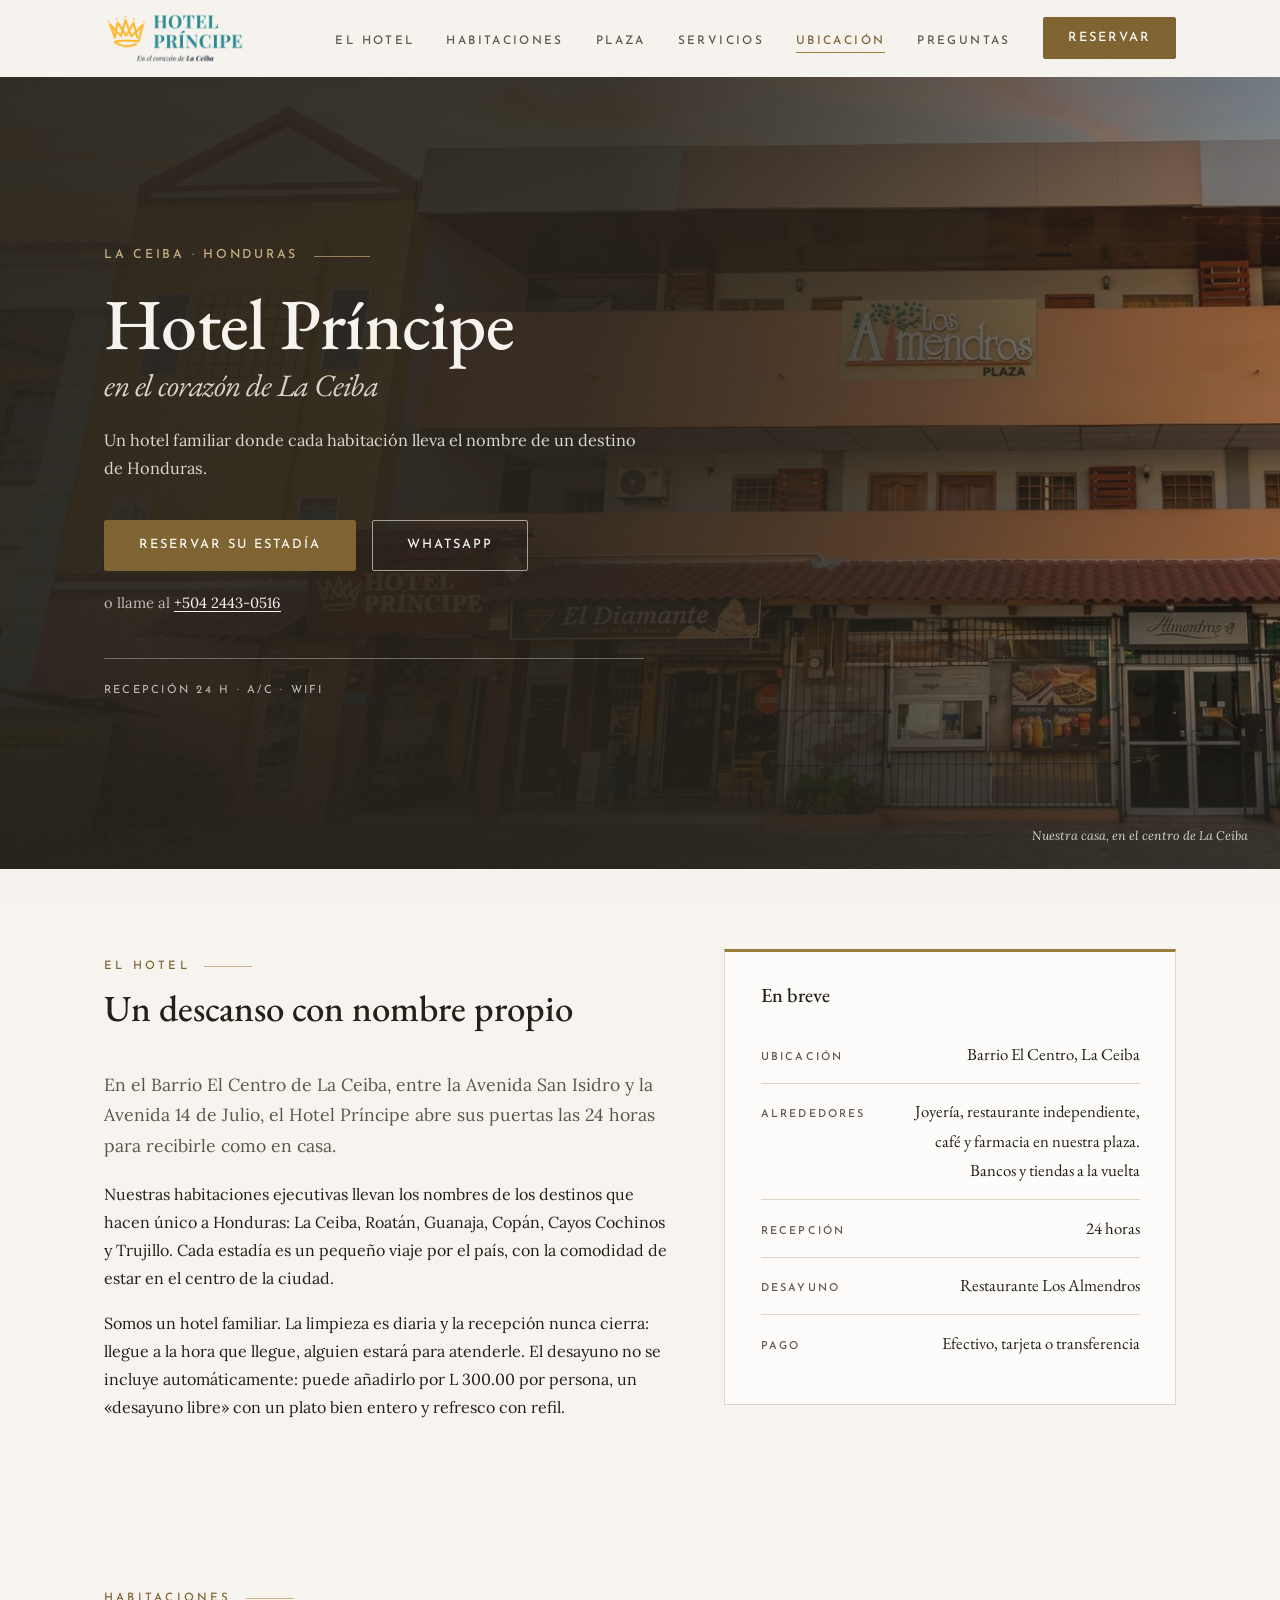
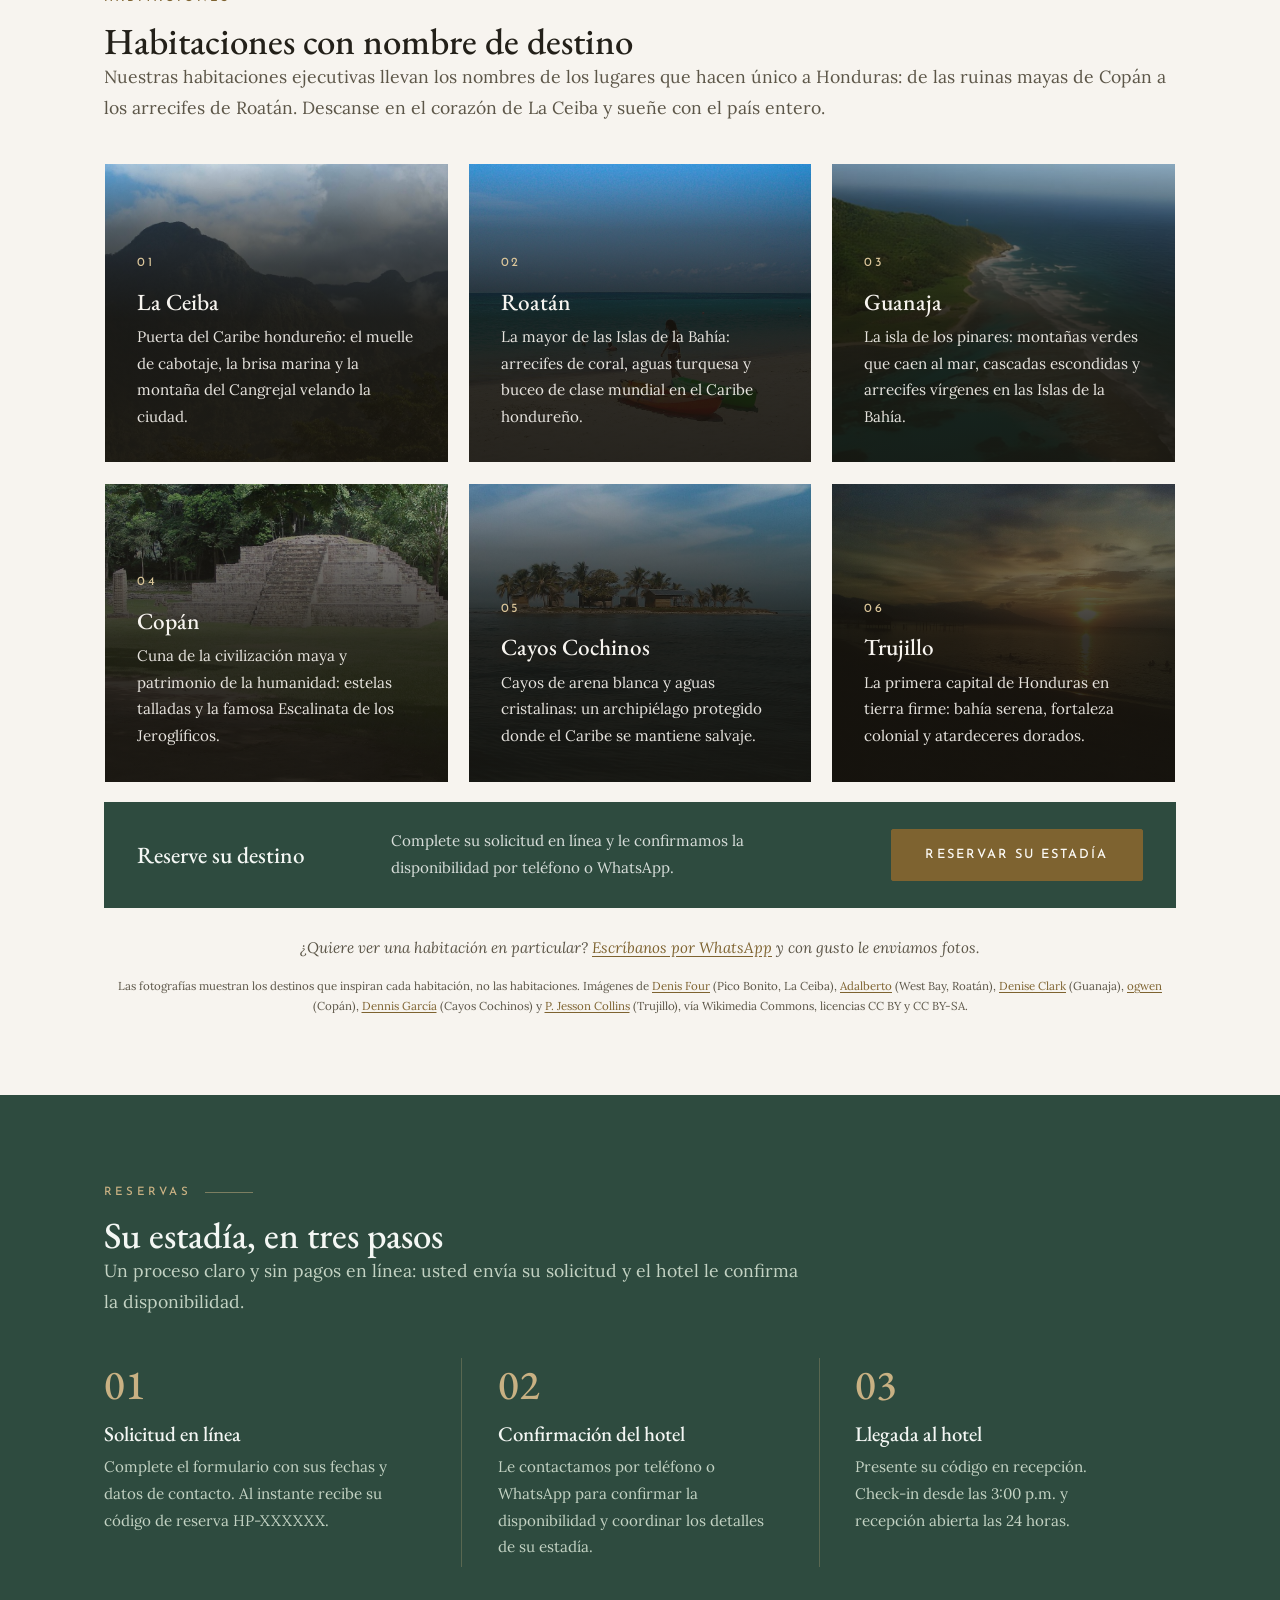
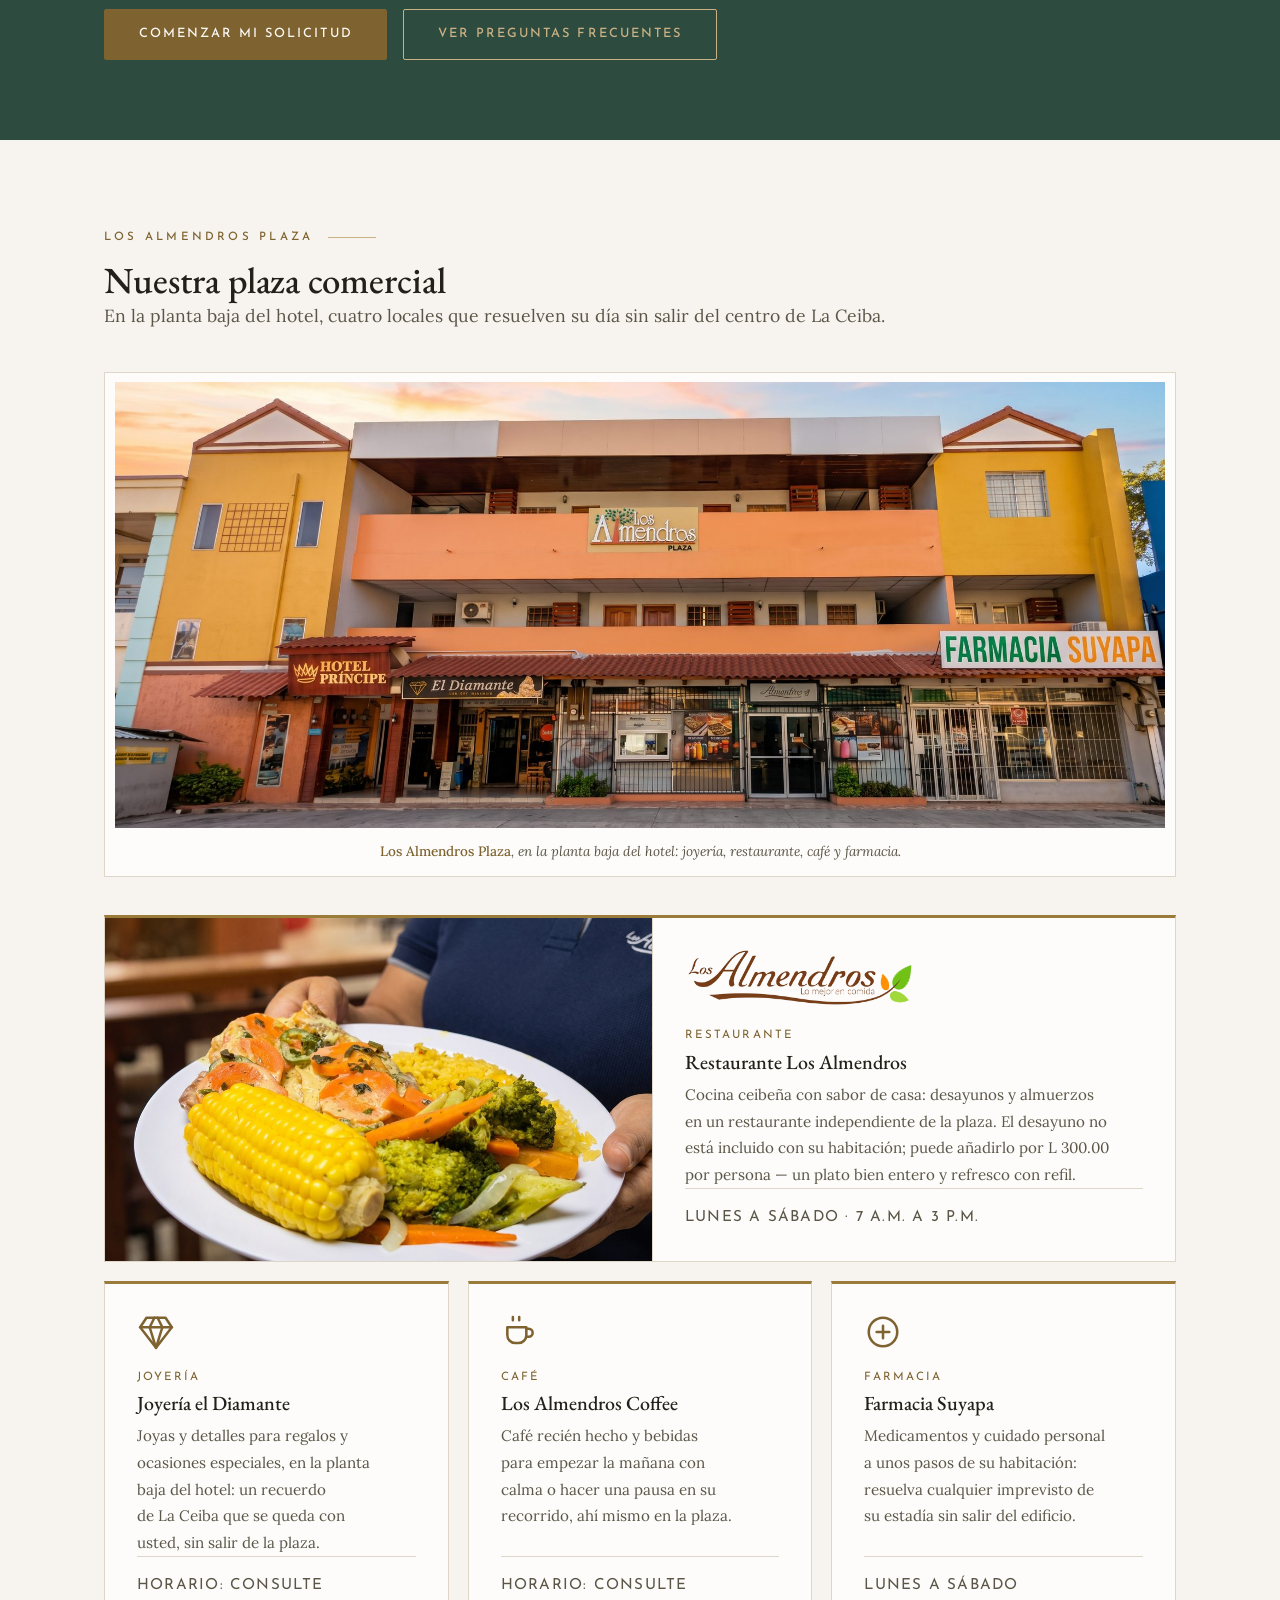
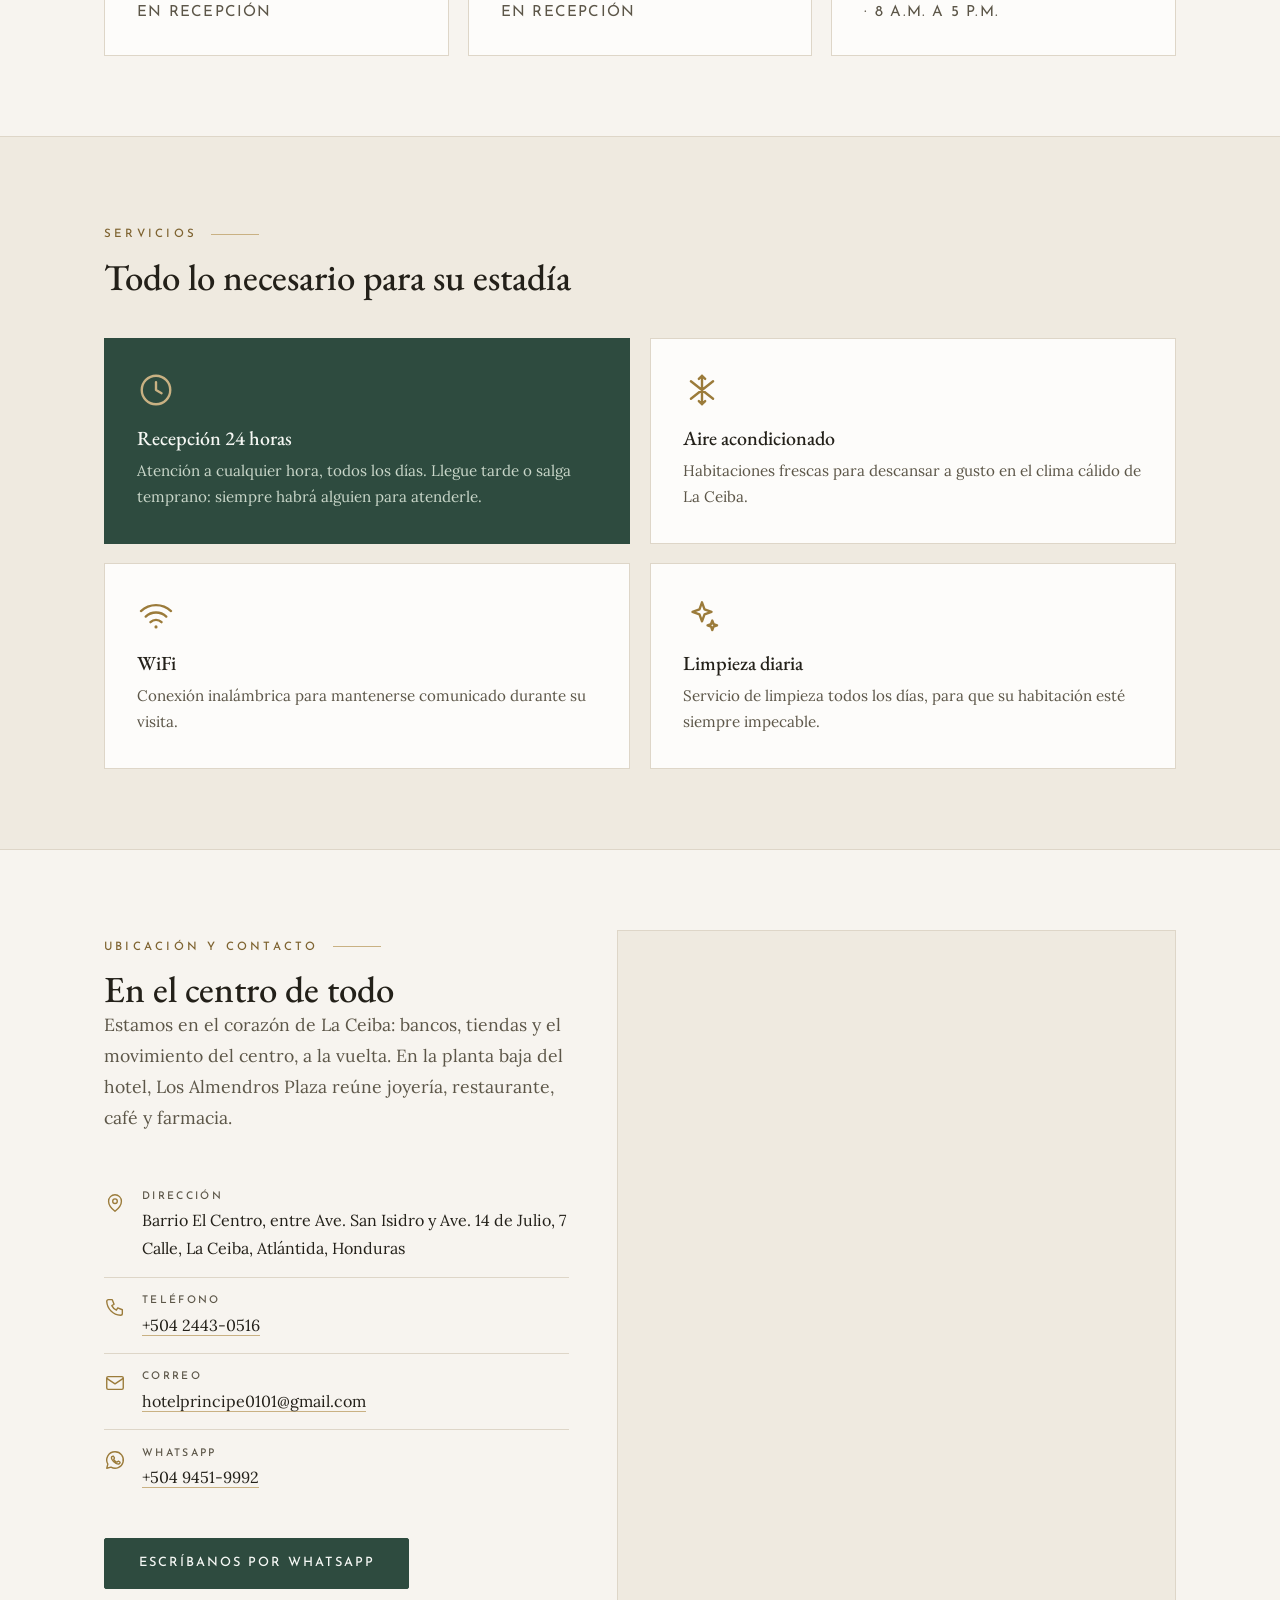
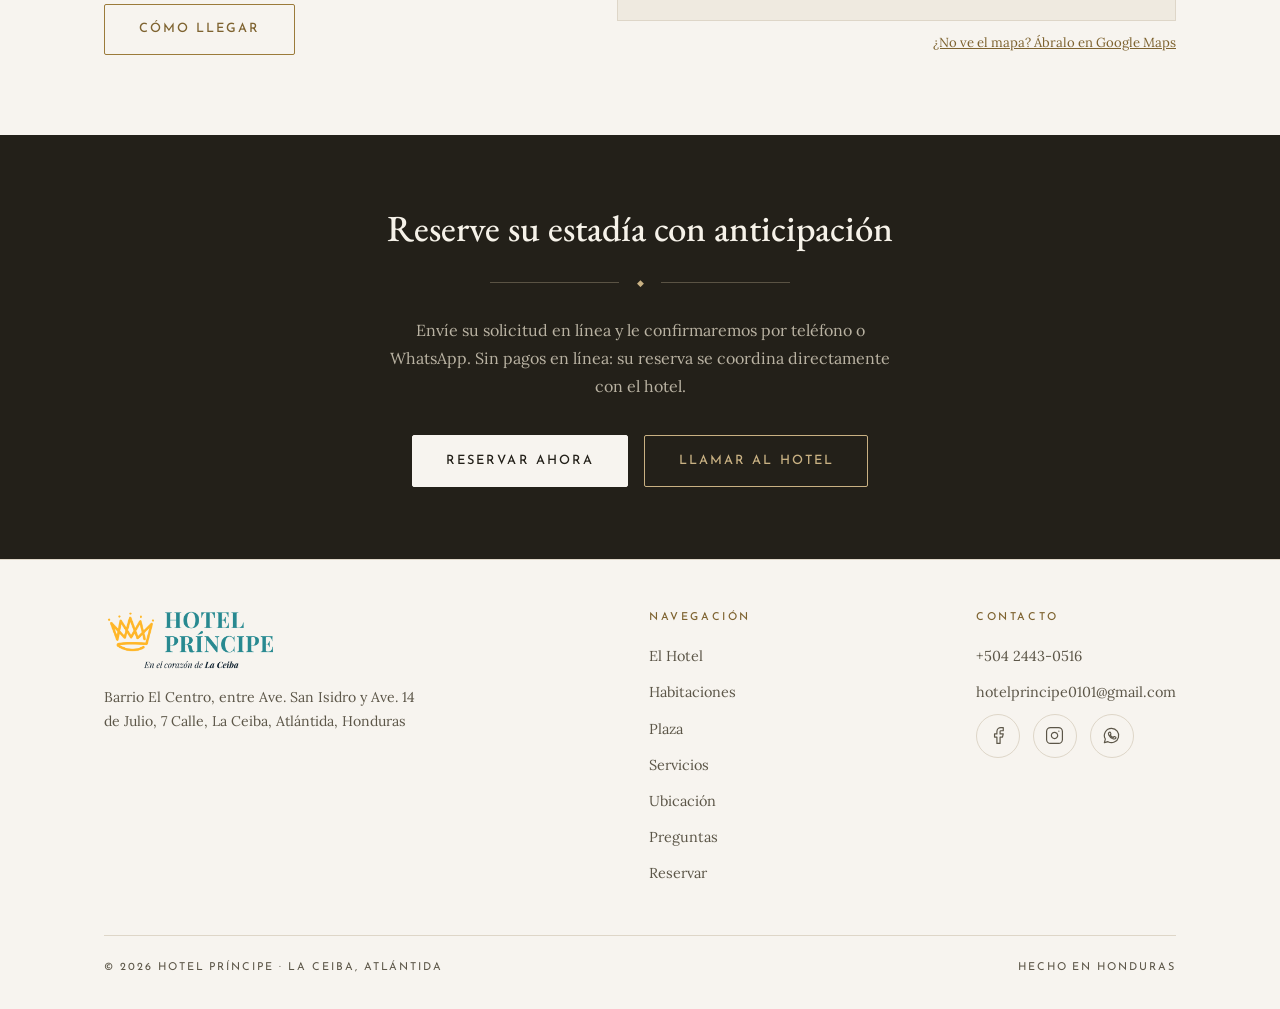
==== commit a695ec7f: "encuadre: zoom estático en tarjetas La Ceiba (135%) y Cayos Cochinos (150%, 140% en ≤440px) para que" ====
--- a/index.html
+++ b/index.html
@@ -29,7 +29,7 @@
   <link rel="preconnect" href="https://fonts.googleapis.com">
   <link rel="preconnect" href="https://fonts.gstatic.com" crossorigin>
   <link href="https://fonts.googleapis.com/css2?family=EB+Garamond:wght@400;500;600&family=Josefin+Sans:wght@400;500&family=Lora:ital,wght@0,400;0,500;1,400&display=swap" rel="stylesheet">
-  <link rel="stylesheet" href="/css/style.css?v=20261119a">
+  <link rel="stylesheet" href="/css/style.css?v=20261119b">
   <script type="application/ld+json">
   {
     "@context": "https://schema.org",
--- a/css/style.css
+++ b/css/style.css
@@ -761,6 +761,14 @@
 .room-card.dest-copan, .bk-room.dest-copan { background-image: url('../assets/images/destinos/copan.jpg'); }
 .room-card.dest-cayos, .bk-room.dest-cayos { background-image: url('../assets/images/destinos/cayos-cochinos.jpg'); }
 .room-card.dest-trujillo, .bk-room.dest-trujillo { background-image: url('../assets/images/destinos/trujillo.jpg'); }
+/* Encuadre por destino: zoom estático para que el sujeto domine sobre el cielo
+   (La Ceiba: pico del Cangrejal a la izquierda; Cayos: cayo con palmeras al centro). */
+.room-card.room-photo.dest-ceiba { background-size: auto 135%; background-position: 22% 58%; }
+.room-card.room-photo.dest-cayos { background-size: auto 150%; background-position: 47% 75%; }
+@media (max-width: 440px) {
+  /* En tarjetas angostas el cayo no cabe entero a 150%: menos zoom para no cortarlo. */
+  .room-card.room-photo.dest-cayos { background-size: auto 140%; background-position: 47% 68%; }
+}
 .rooms-credits { margin-top: 0.9rem; text-align: center; font-size: 0.72rem; line-height: 1.7; color: var(--ink-soft); }
 .rooms-credits a { color: var(--gold-dark); text-decoration: underline; text-underline-offset: 2px; }
 
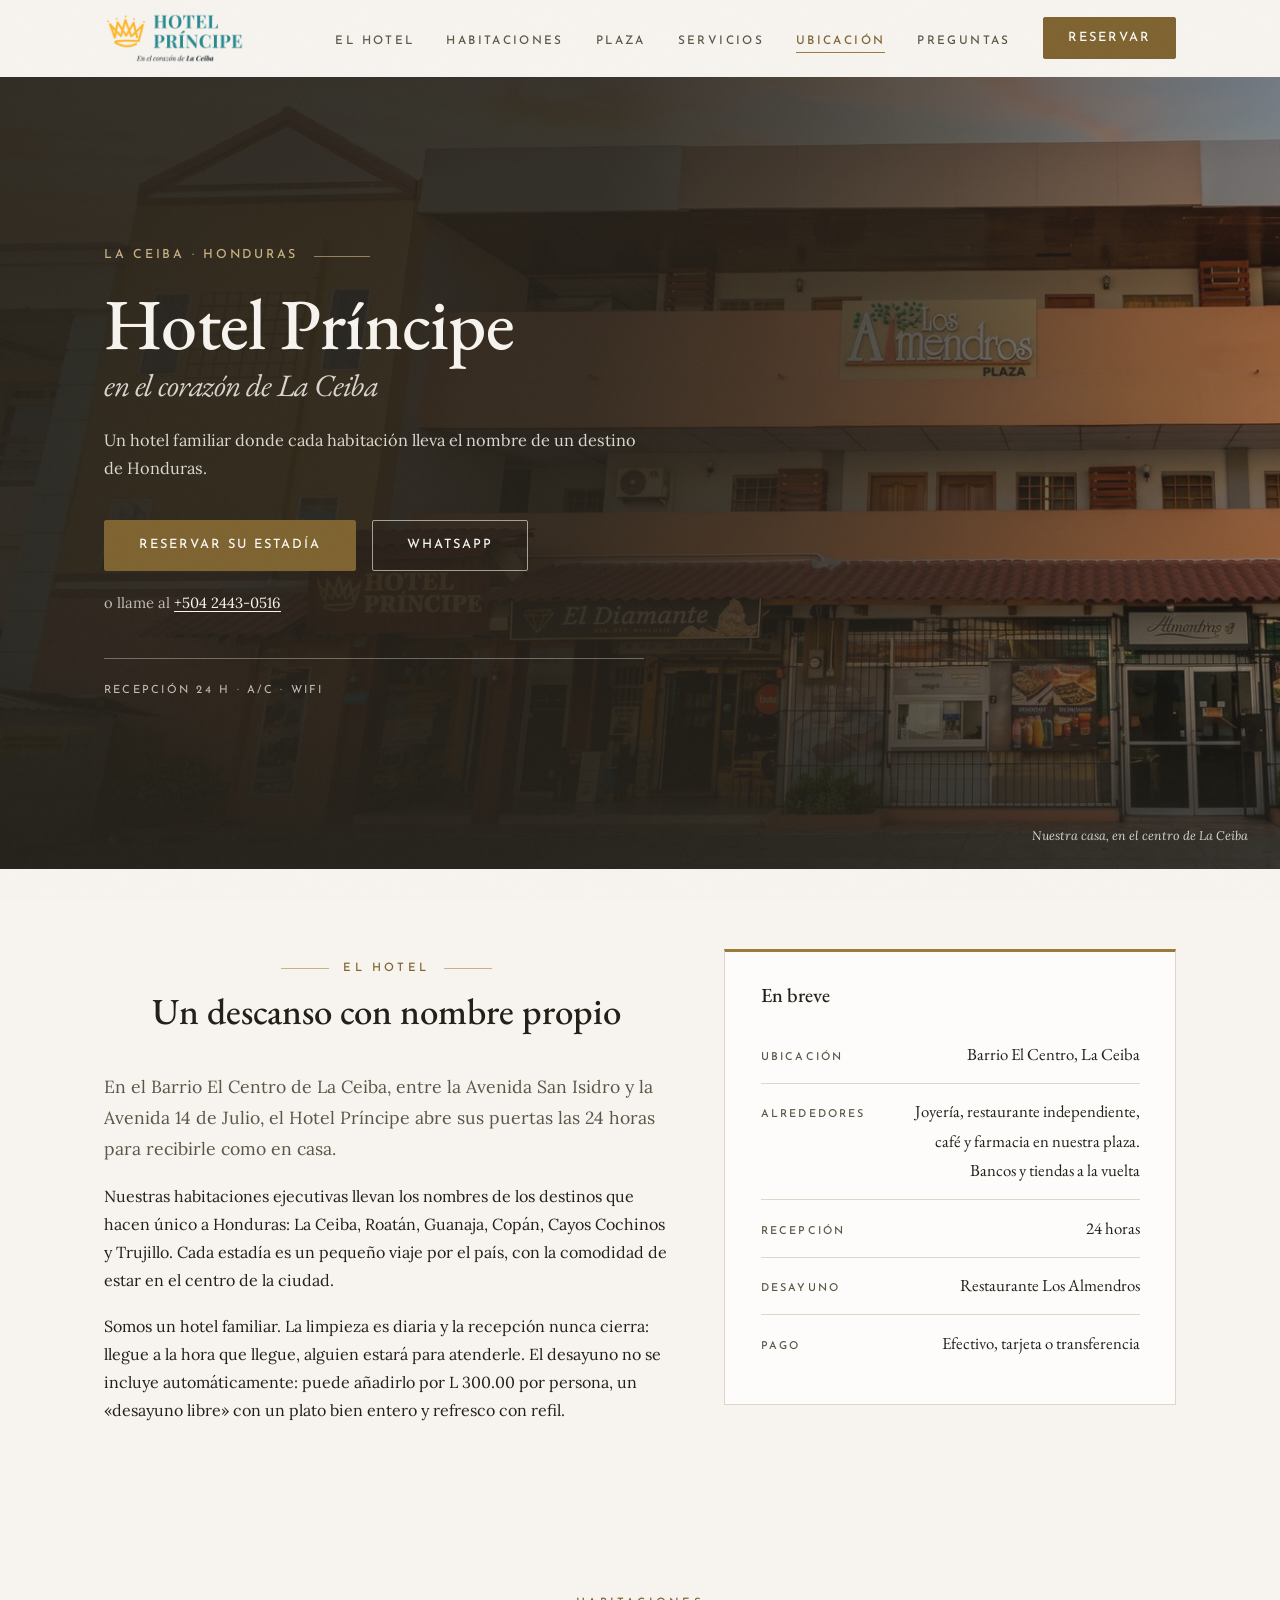
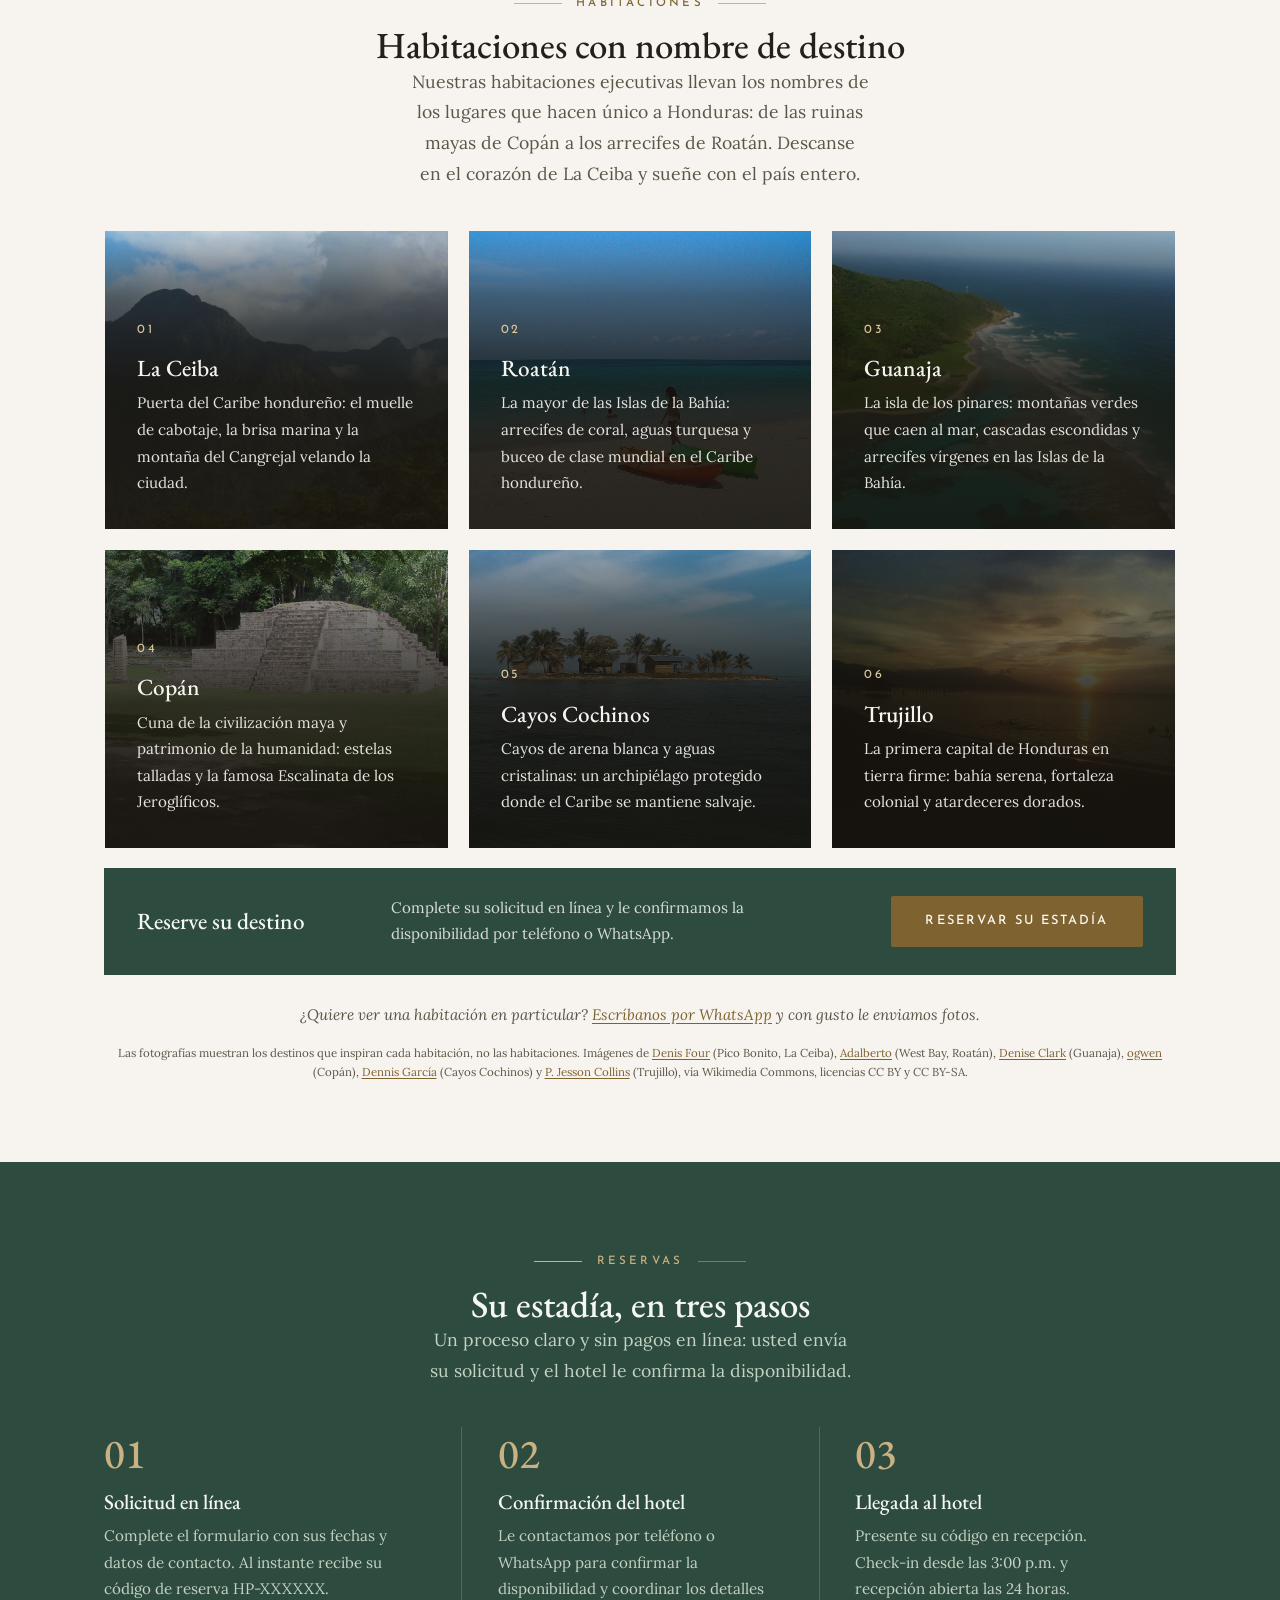
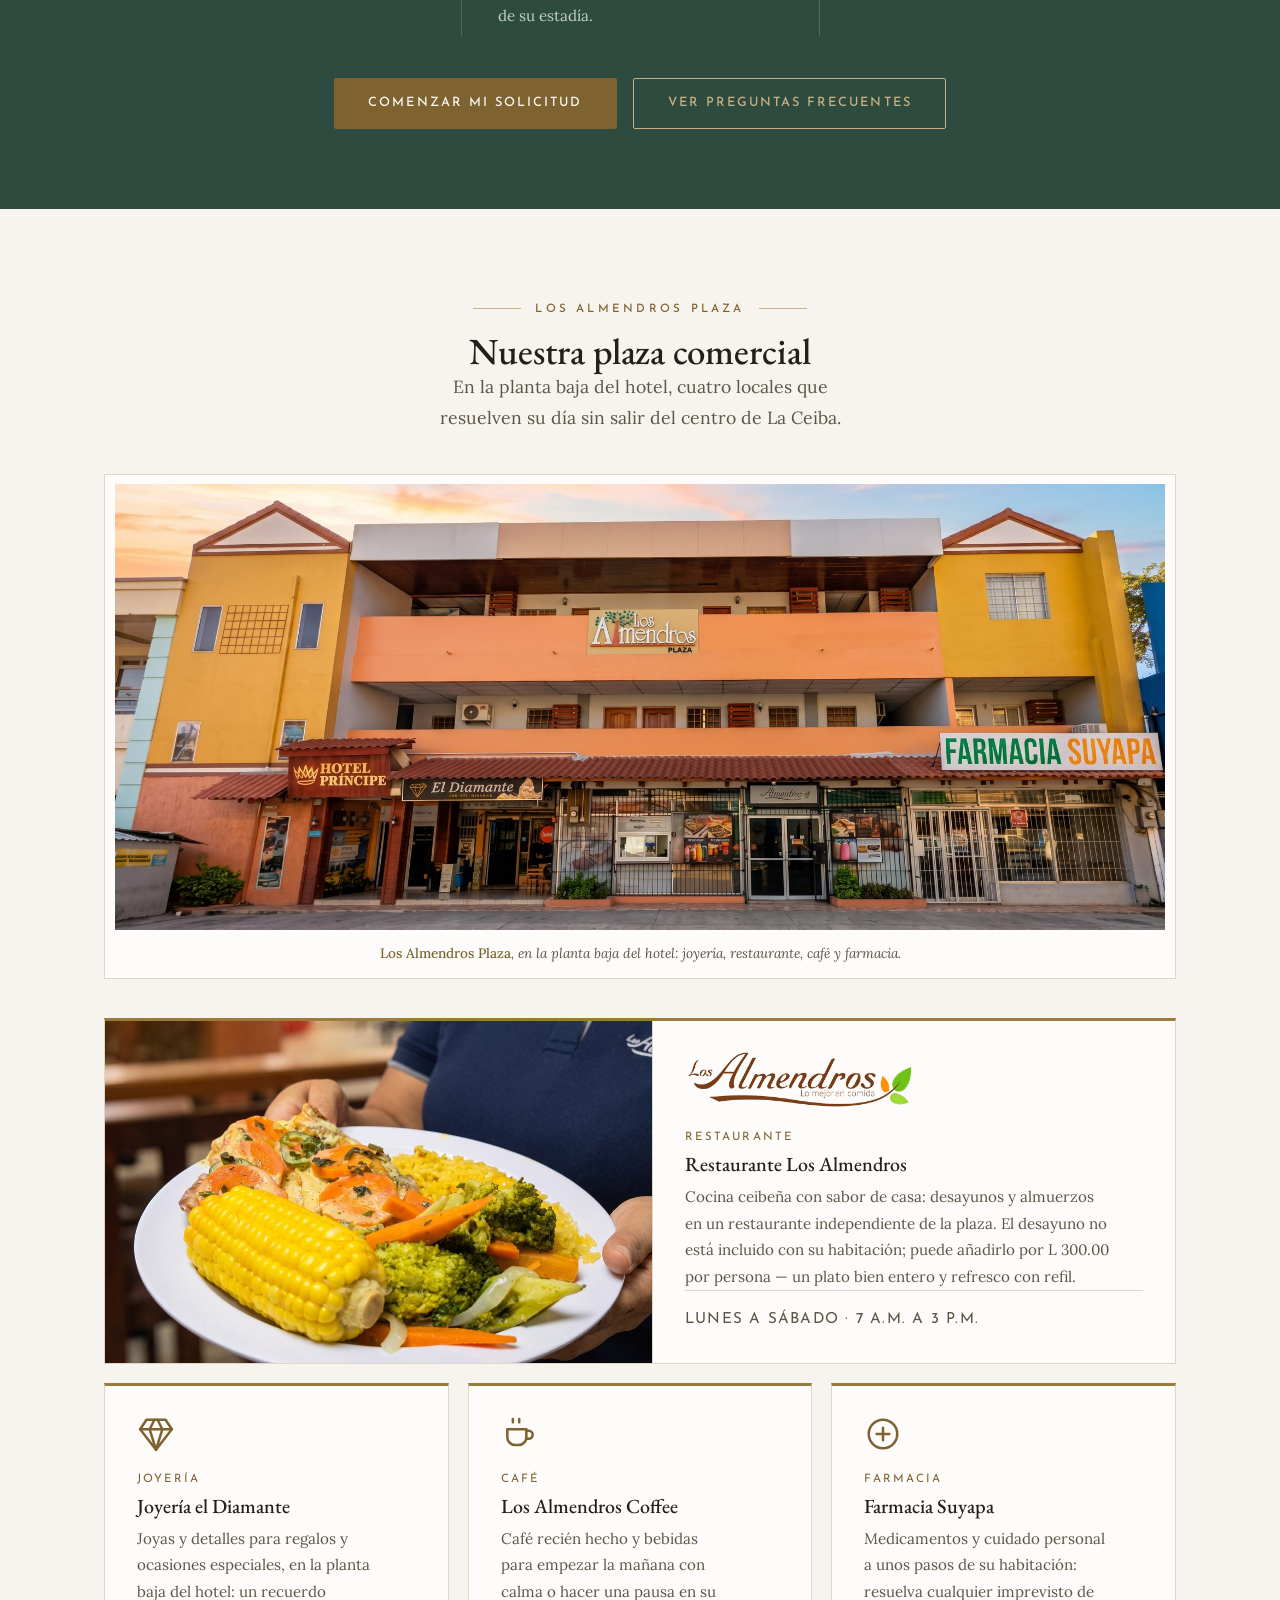
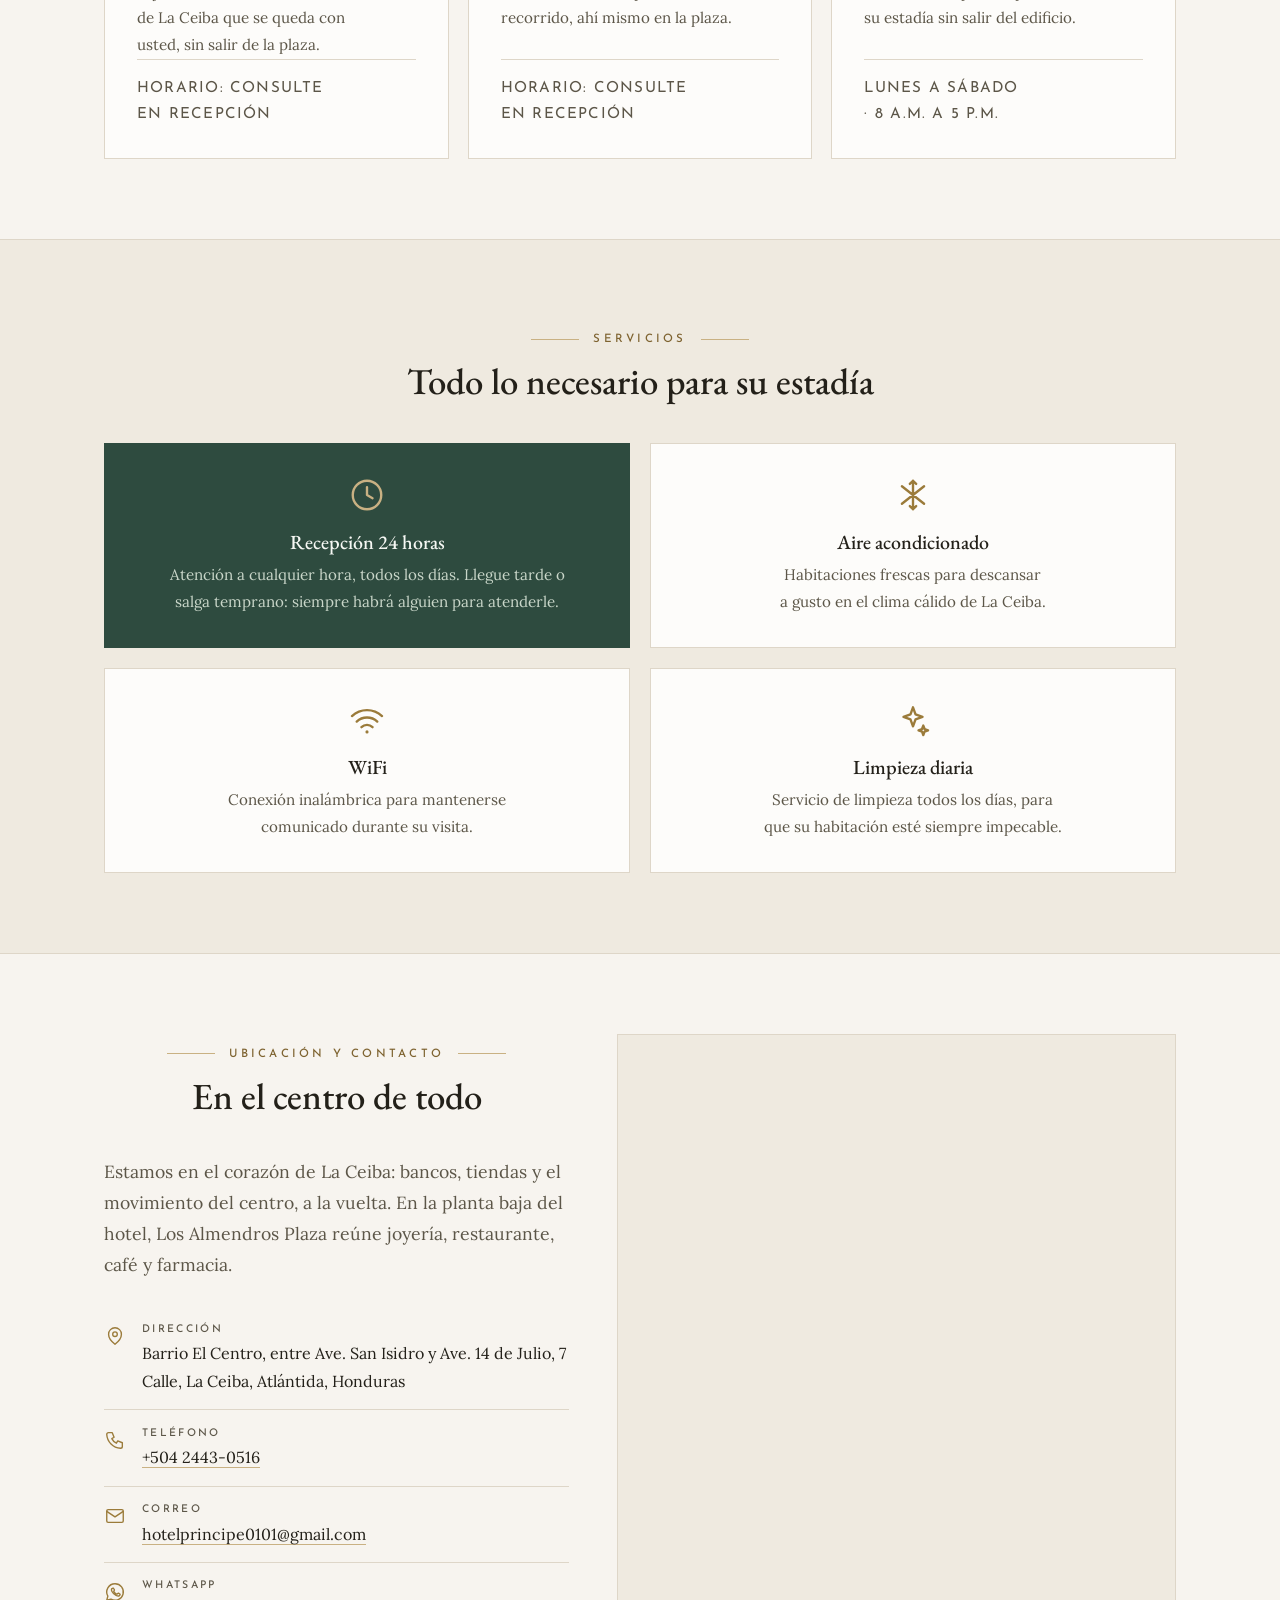
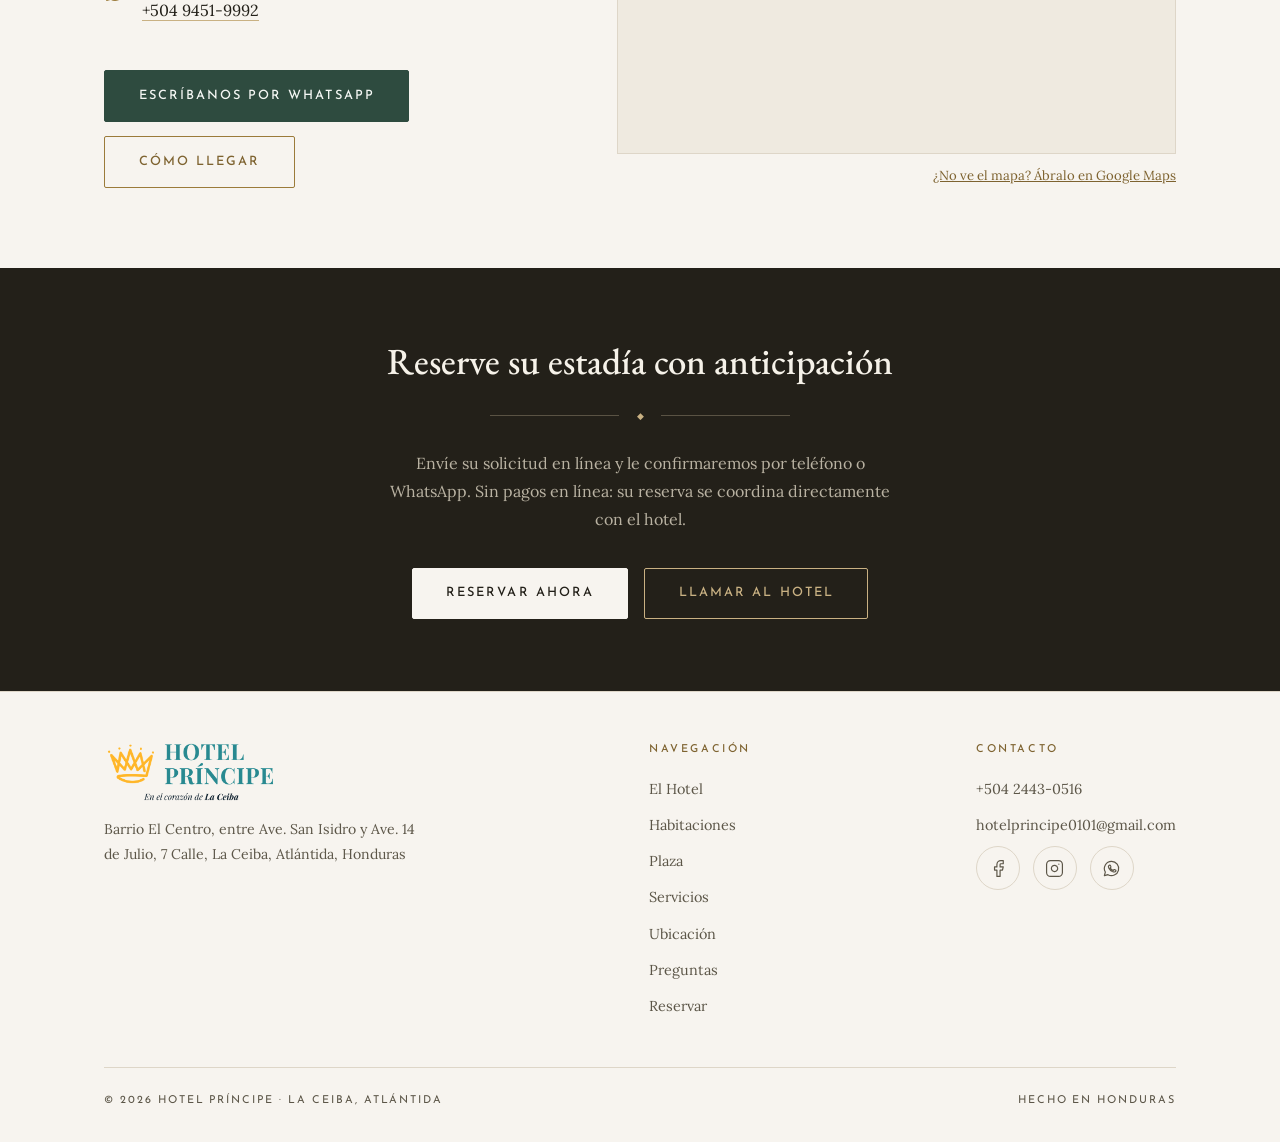
==== commit 756cd73d: "centrado editorial: cabeceras de sección centradas con ornamento simétrico en todos los viewports, t" ====
--- a/index.html
+++ b/index.html
@@ -29,7 +29,7 @@
   <link rel="preconnect" href="https://fonts.googleapis.com">
   <link rel="preconnect" href="https://fonts.gstatic.com" crossorigin>
   <link href="https://fonts.googleapis.com/css2?family=EB+Garamond:wght@400;500;600&family=Josefin+Sans:wght@400;500&family=Lora:ital,wght@0,400;0,500;1,400&display=swap" rel="stylesheet">
-  <link rel="stylesheet" href="/css/style.css?v=20261119b">
+  <link rel="stylesheet" href="/css/style.css?v=20261119c">
   <script type="application/ld+json">
   {
     "@context": "https://schema.org",
@@ -320,8 +320,8 @@
             <div class="section-head">
               <span class="label">Ubicación y contacto</span>
               <h2>En el centro de todo</h2>
-              <p class="lead">Estamos en el corazón de La Ceiba: bancos, tiendas y el movimiento del centro, a la vuelta. En la planta baja del hotel, Los Almendros Plaza reúne joyería, restaurante, café y farmacia.</p>
-            </div>
+            </div>
+            <p class="lead">Estamos en el corazón de La Ceiba: bancos, tiendas y el movimiento del centro, a la vuelta. En la planta baja del hotel, Los Almendros Plaza reúne joyería, restaurante, café y farmacia.</p>
             <ul class="contact-list">
               <li>
                 <span class="ci" aria-hidden="true"><svg viewBox="0 0 24 24" fill="none" stroke="currentColor" stroke-width="1.5" stroke-linecap="round" stroke-linejoin="round"><path d="M12 21s-7-5.5-7-11a7 7 0 0 1 14 0c0 5.5-7 11-7 11z"/><circle cx="12" cy="10" r="2.5"/></svg></span>
--- a/css/style.css
+++ b/css/style.css
@@ -96,15 +96,20 @@
 
 .lead { font-size: 1.1rem; color: var(--ink-soft); }
 
-.section-head { margin-bottom: 2.5rem; }
+.section-head { margin-bottom: 2.5rem; text-align: center; }
+.section-head .lead { max-width: 600px; margin-left: auto; margin-right: auto; text-wrap: balance; }
 .section-head .label { display: inline-flex; align-items: center; gap: 0.9rem; margin-bottom: 0.7rem; }
-.section-head .label::after { content: ""; width: 3rem; height: 1px; background: var(--gold-soft); }
+.section-head .label::before, .section-head .label::after { content: ""; width: 3rem; height: 1px; background: var(--gold-soft); }
+html.js .section-head .label::before,
 html.js .section-head .label::after {
   transform: scaleX(0); transform-origin: left;
   transition: transform 0.9s cubic-bezier(0.22, 1, 0.36, 1) 0.25s;
 }
+html.js .section-head.revealed .label::before,
 html.js .section-head.revealed .label::after,
+html.js .revealed .section-head .label::before,
 html.js .revealed .section-head .label::after { transform: scaleX(1); }
+html.js .section-head .label::before { transform-origin: right; }
 
 /* Ornamento dorado: ─── ◆ ─── */
 .ornament {
@@ -332,14 +337,15 @@
   background: var(--surface);
   border: 1px solid var(--line);
   padding: 2rem;
+  text-align: center;
   transition: border-color 0.3s ease, box-shadow 0.3s ease;
 }
 .service-card:hover { border-color: var(--gold-soft); box-shadow: 0 8px 26px rgba(35, 32, 25, 0.07); }
 .service-card.span-6 { grid-column: span 6; }
-.service-icon { width: 38px; height: 38px; color: var(--gold); margin-bottom: 1.1rem; }
+.service-icon { width: 38px; height: 38px; color: var(--gold); margin: 0 auto 1.1rem; }
 .service-icon svg { width: 100%; height: 100%; }
 .service-card h3 { margin-bottom: 0.5rem; }
-.service-card p { color: var(--ink-soft); font-size: 0.95rem; }
+.service-card p { color: var(--ink-soft); font-size: 0.95rem; text-wrap: balance; }
 .service-card.feature {
   background: var(--green); border-color: var(--green); color: #EFF3EE;
 }
@@ -696,7 +702,7 @@
 .booking-step h3 { color: #F4F7F4; font-size: 1.3rem; margin-bottom: 0.55rem; }
 .booking-step p { font-size: 0.95rem; color: #C3D2C3; }
 .booking-step strong { color: #F0E6D2; font-weight: 500; }
-.steps-actions { display: flex; gap: 1rem; flex-wrap: wrap; }
+.steps-actions { display: flex; gap: 1rem; flex-wrap: wrap; justify-content: center; }
 .booking-band .btn-outline { color: var(--gold-soft); border-color: var(--gold-soft); }
 .booking-band .btn-outline:hover { background: var(--gold-soft); color: var(--ink); border-color: var(--gold-soft); }
 
@@ -952,12 +958,12 @@
   .form-card { padding: 1.8rem 1.4rem; }
   .form-row { grid-template-columns: 1fr; gap: 0; }
 
-  /* Mobile centrado: cabeceras, copy editorial, pasos y botones al centro.
-     Forms, listas de contacto, FAQ y footer quedan a la izquierda (funcionales). */
+  /* Mobile: cabeceras, pasos y botones al centro; copy editorial, forms,
+     listas de contacto, FAQ y footer quedan a la izquierda (legibilidad). */
   .section-head { text-align: center; }
-  .section-head .label::after { display: none; }
+  .section-head .label::before, .section-head .label::after { display: none; }
   .section-head .lead { margin-left: auto; margin-right: auto; }
-  .hotel-copy, .location-copy { text-align: center; }
+  .hotel-copy, .location-copy { text-align: left; }
   .facts-card h3 { text-align: center; }
   .rooms-note { text-align: center; }
   .service-card { text-align: center; }
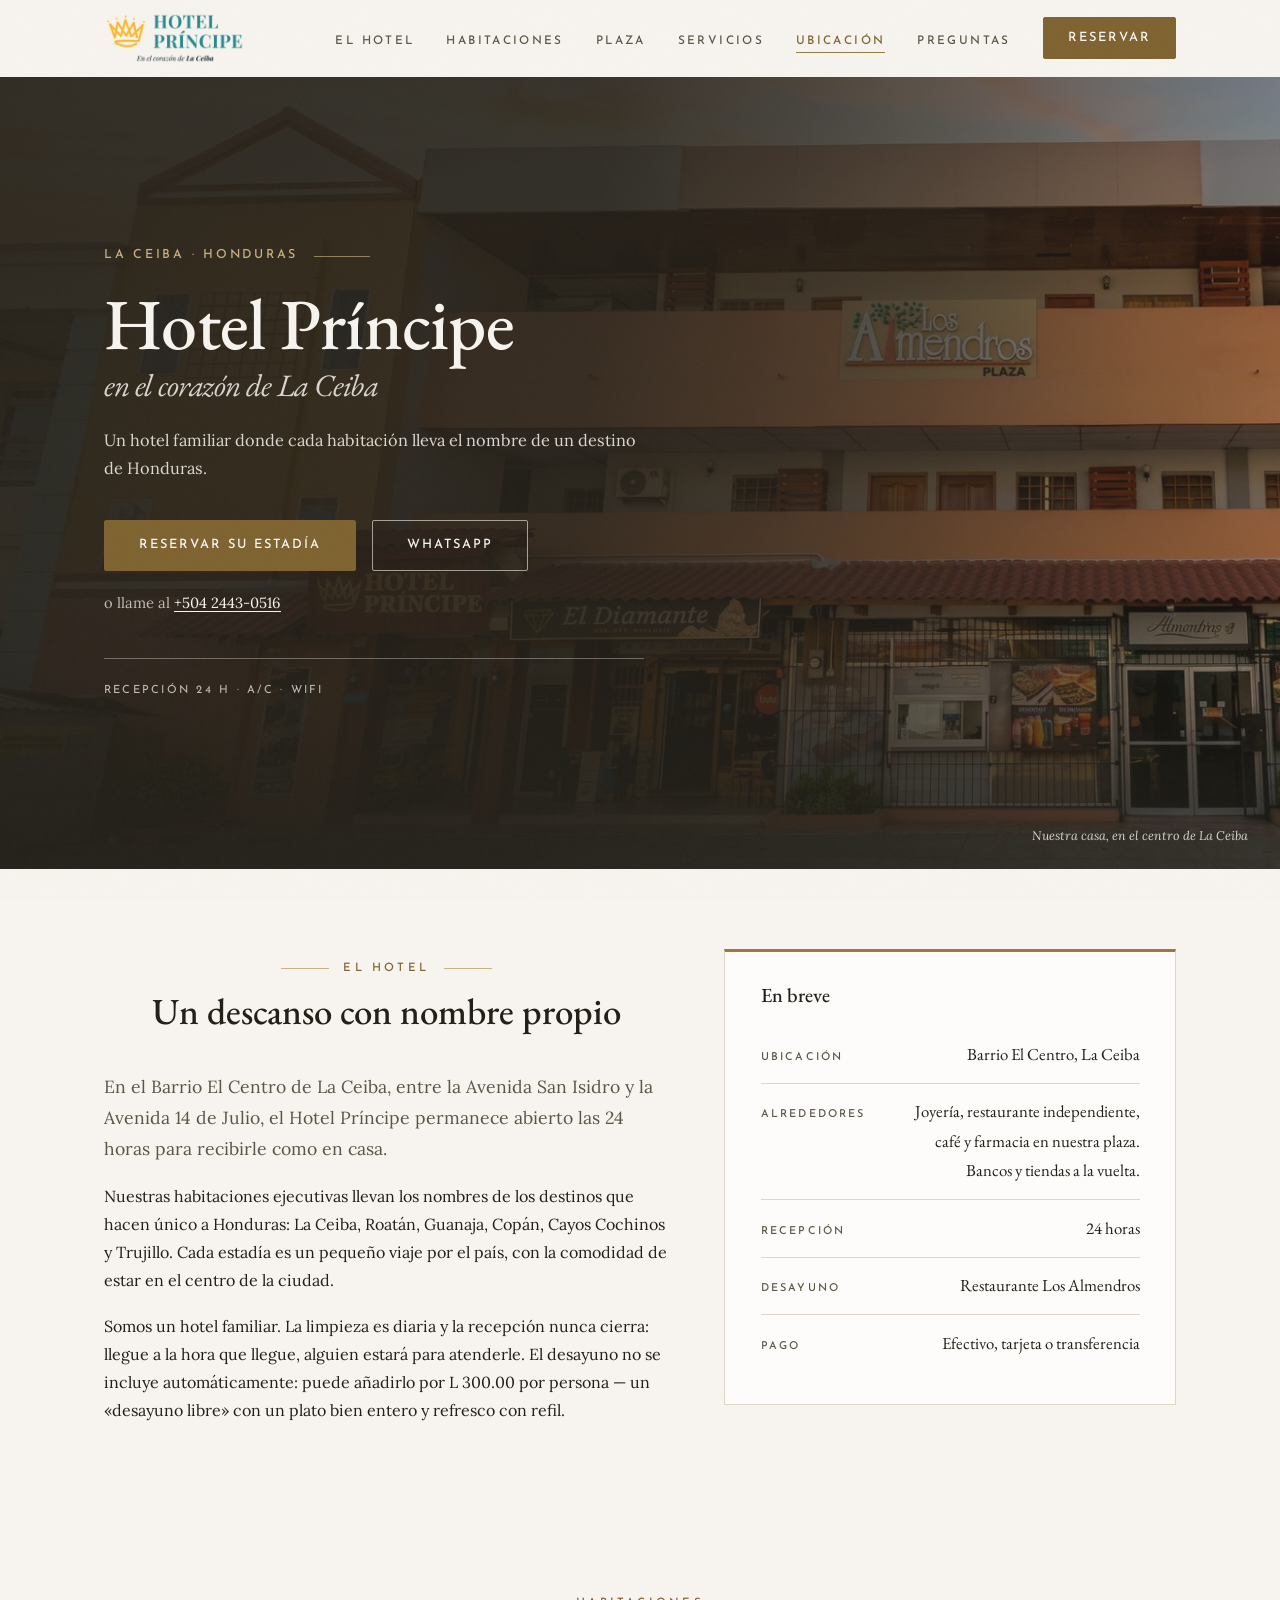
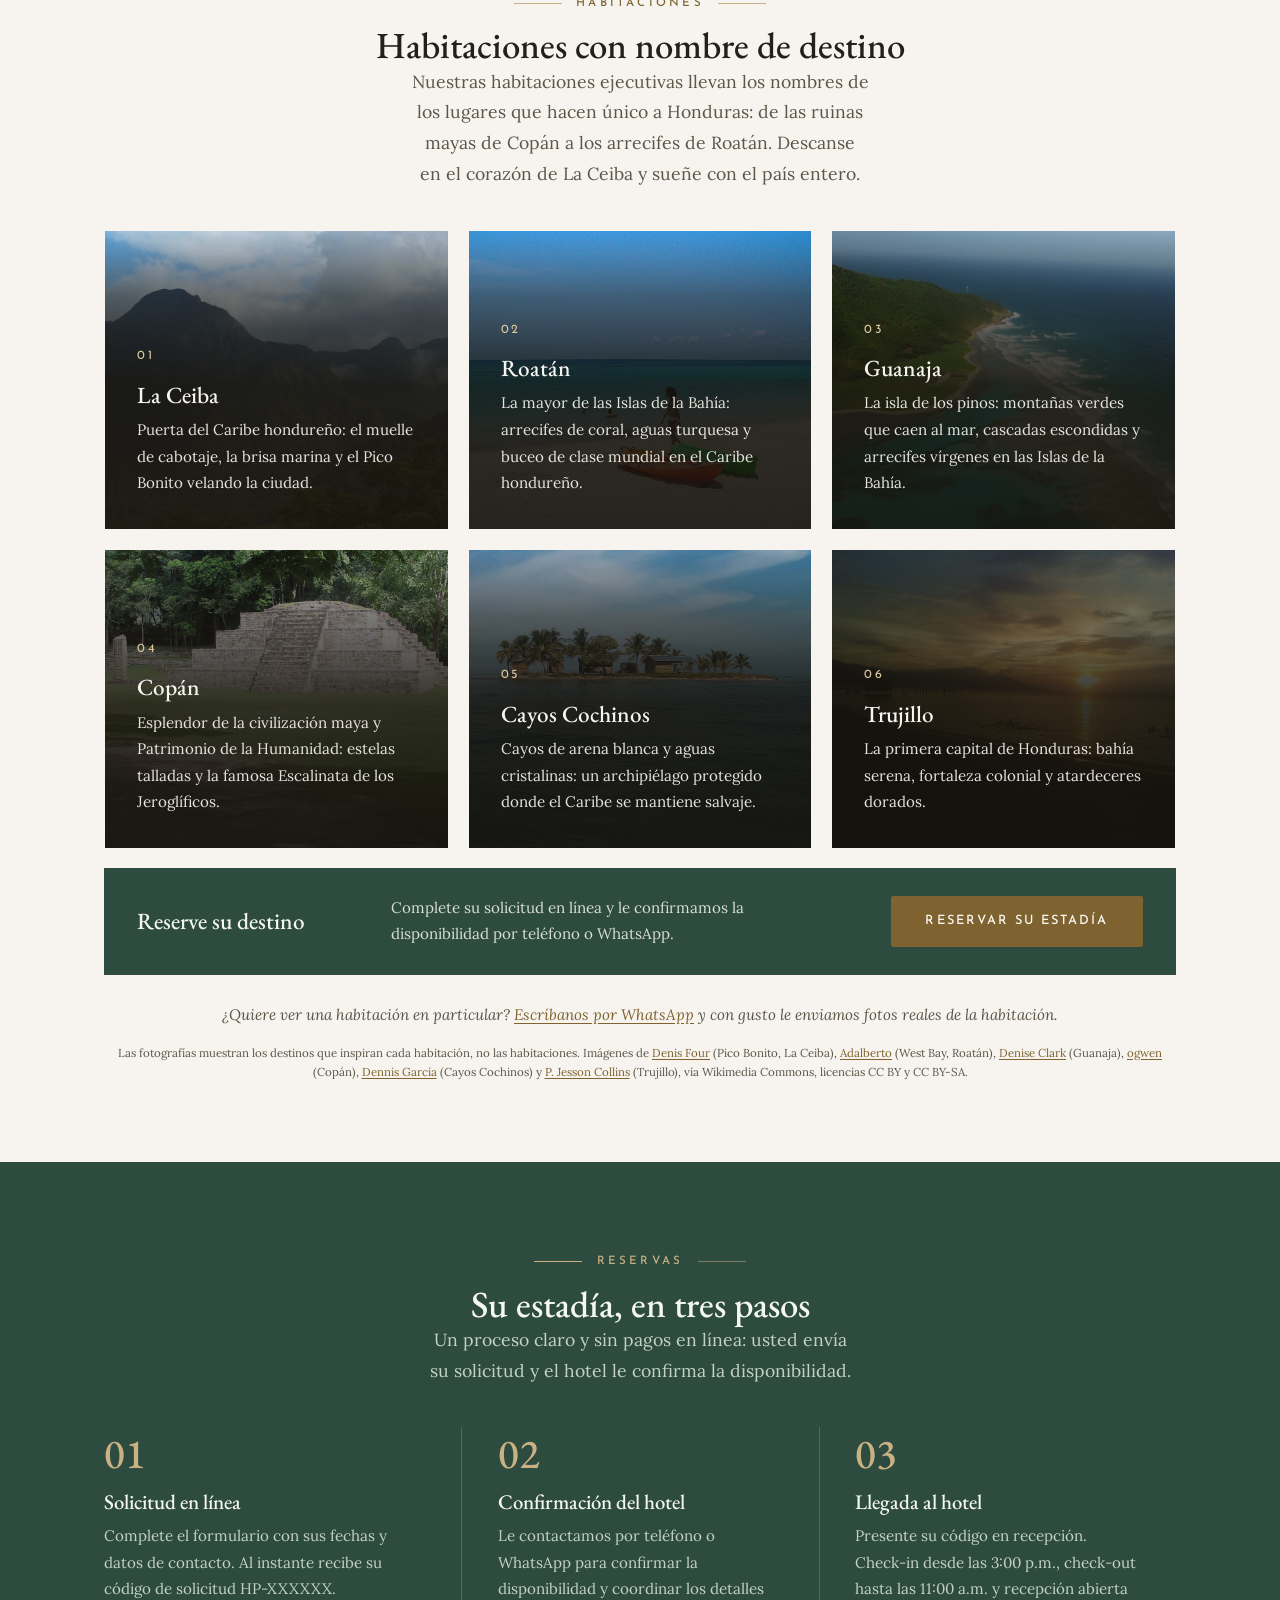
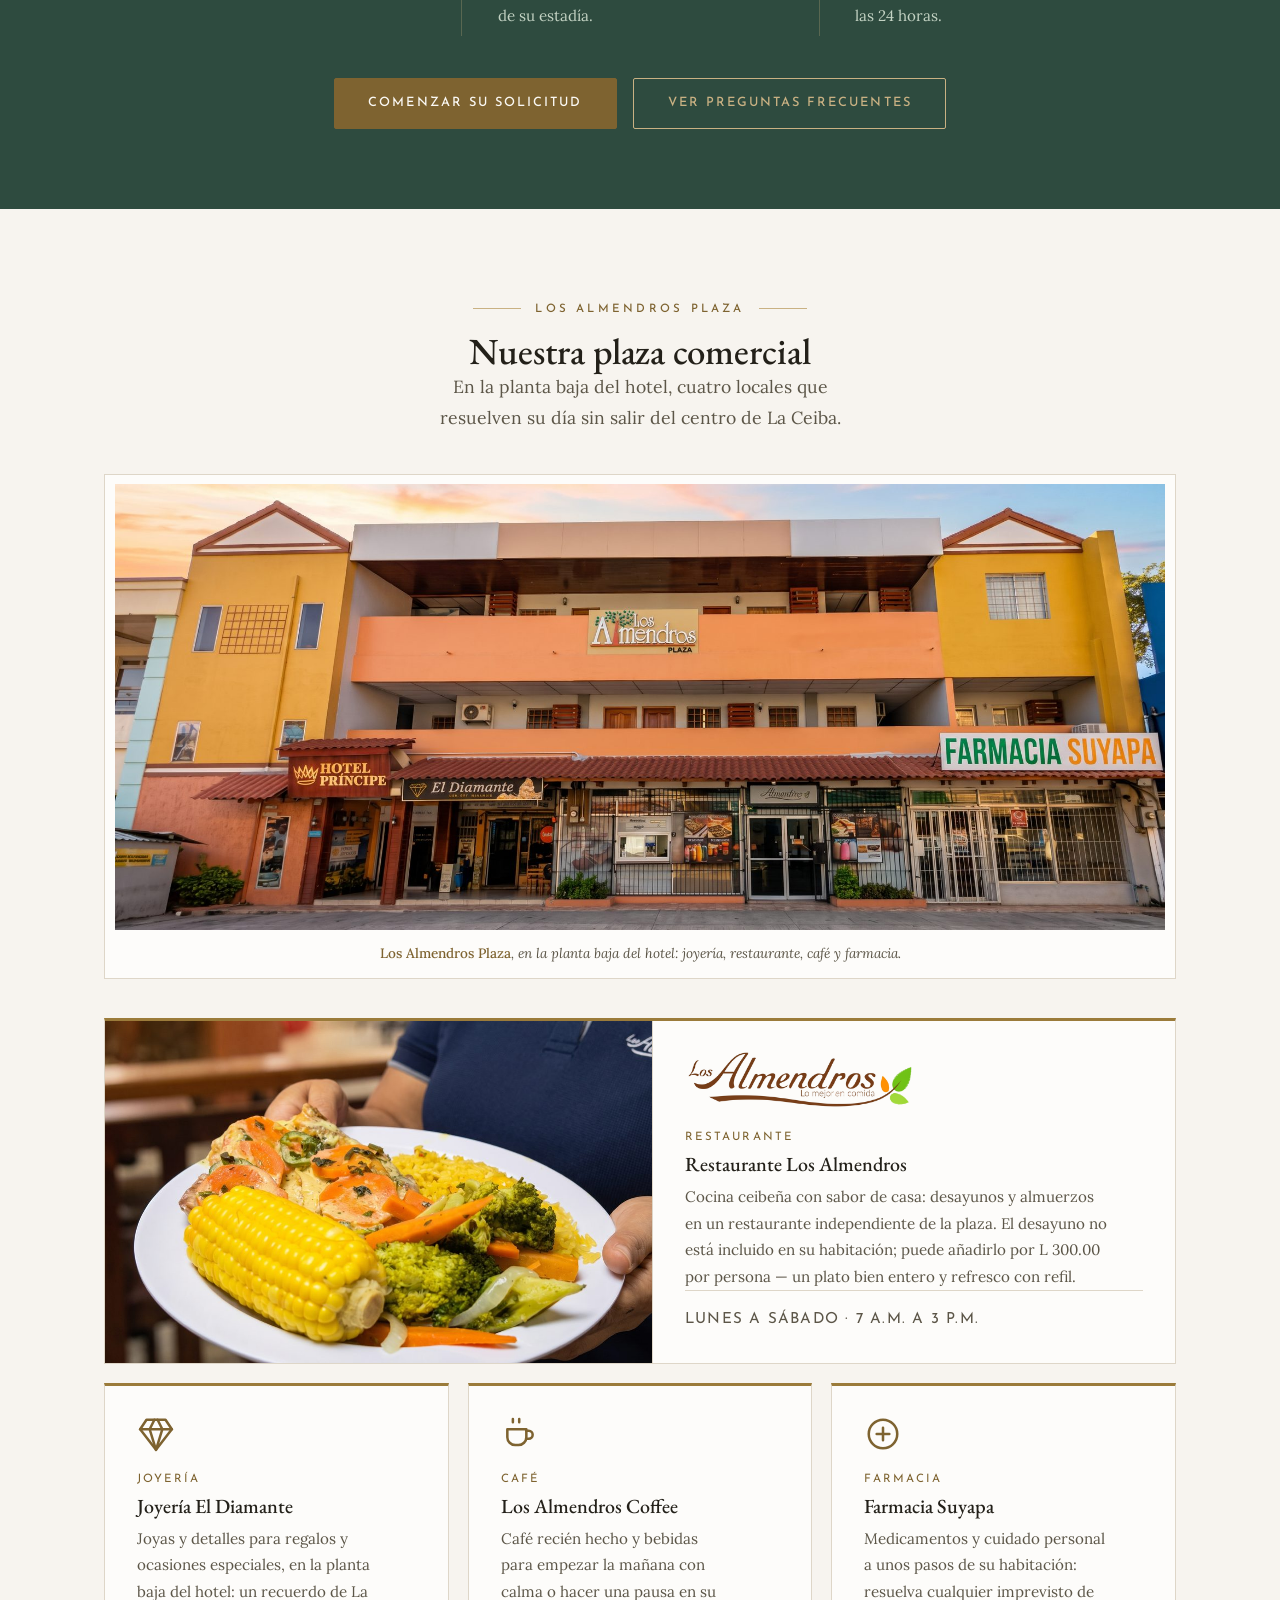
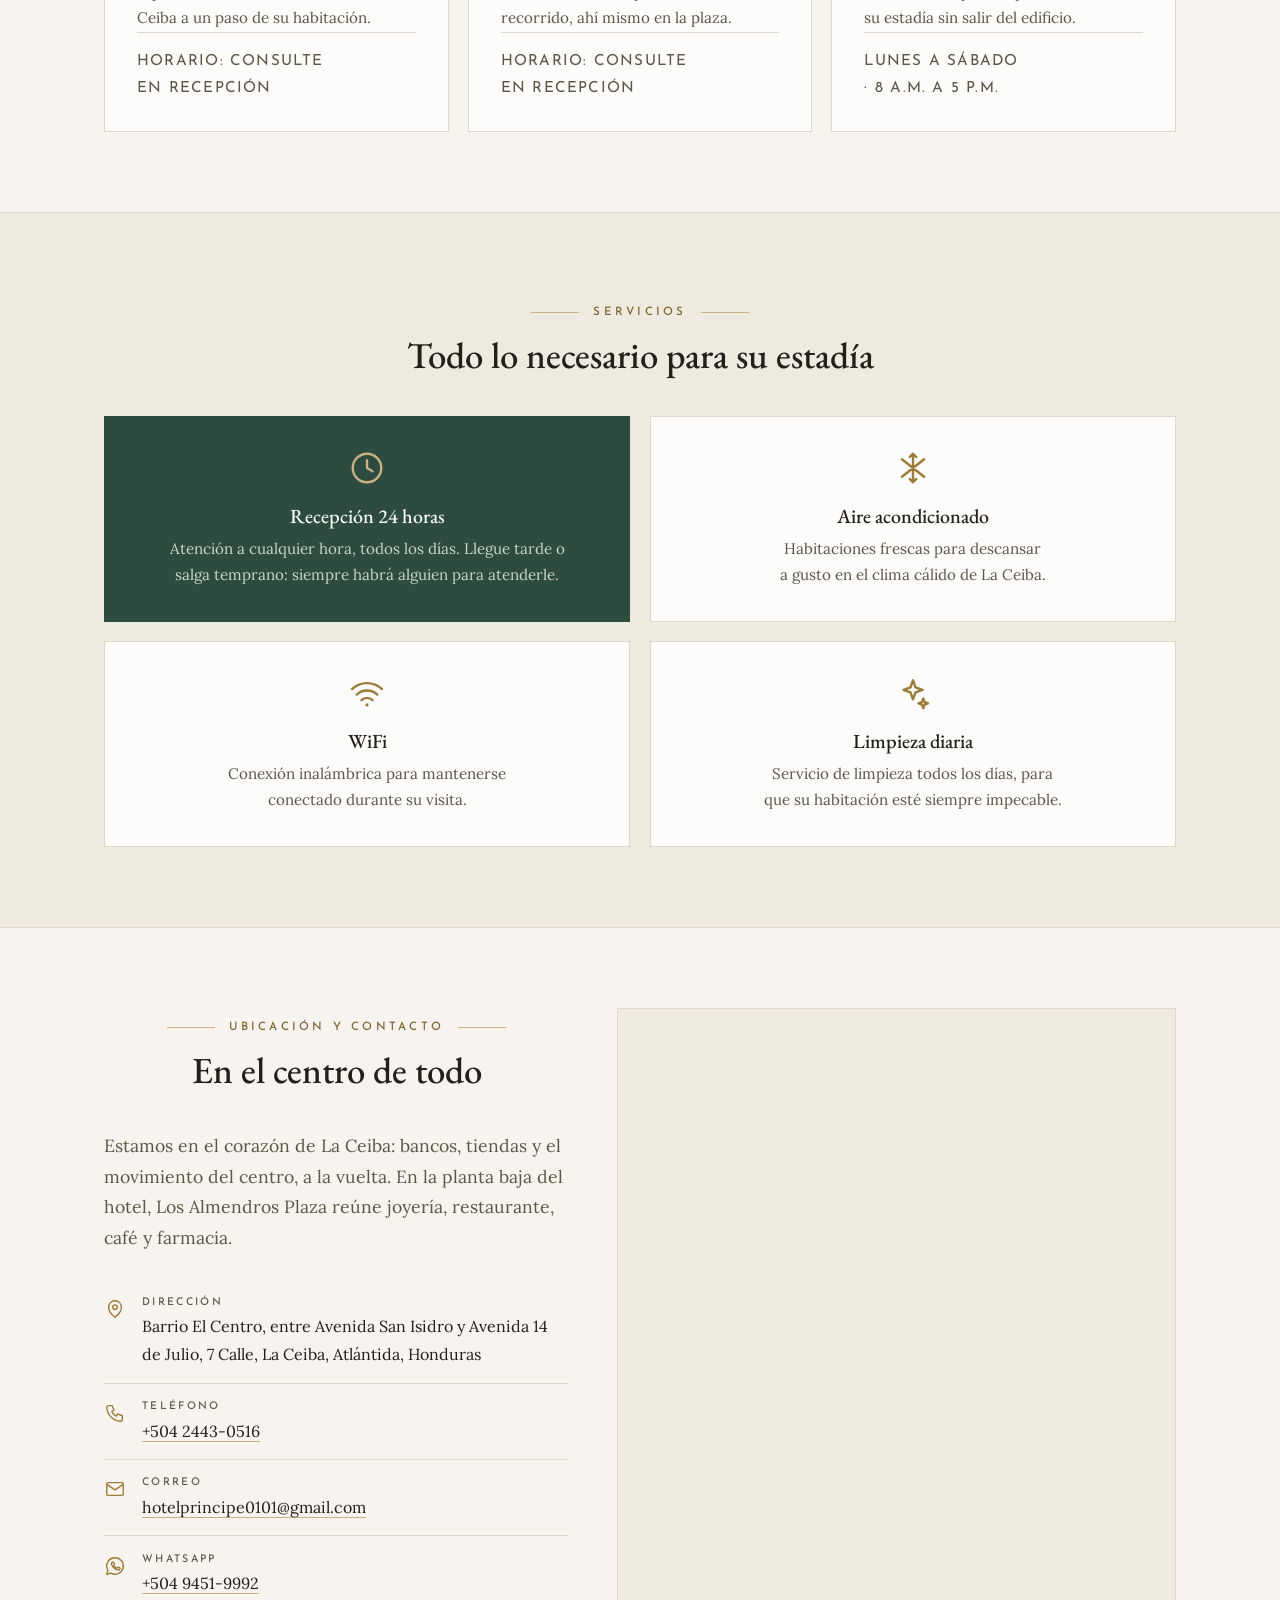
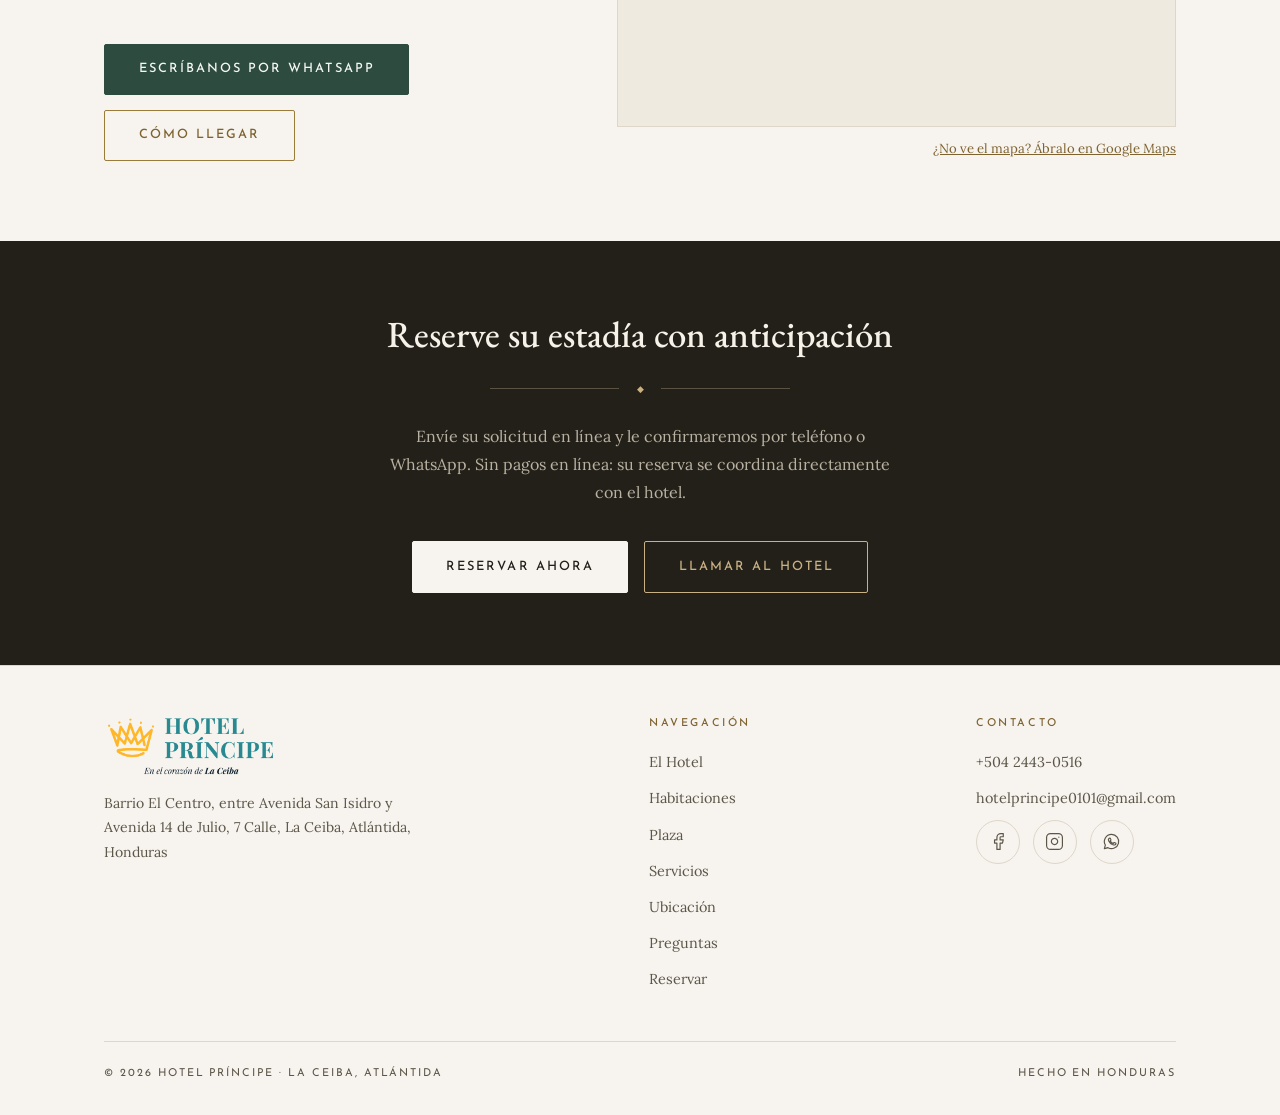
==== commit 9aab613c: "index: revisión de copy — L 300.00 en JSON-LD, código de solicitud (no reserva), check-out visible e" ====
--- a/index.html
+++ b/index.html
@@ -42,7 +42,7 @@
     "checkoutTime": "11:00",
     "address": {
       "@type": "PostalAddress",
-      "streetAddress": "Barrio El Centro, entre Ave. San Isidro y Ave. 14 de Julio, 7 Calle",
+      "streetAddress": "Barrio El Centro, entre Avenida San Isidro y Avenida 14 de Julio, 7 Calle",
       "addressLocality": "La Ceiba",
       "addressRegion": "Atlántida",
       "addressCountry": "HN"
@@ -61,7 +61,7 @@
     "geo": {"@type": "GeoCoordinates", "latitude": 15.7829, "longitude": -86.7918},
     "sameAs": ["https://www.facebook.com/hotelprincipelcb", "https://www.instagram.com/hotelprincipelcb/"],
     "image": "https://hotelprincipelcb.com/assets/images/fachada-og.jpg",
-    "description": "Hotel familiar en el corazón de La Ceiba, Atlántida. Habitaciones ejecutivas con nombres de destinos de Honduras y recepción 24 horas. El desayuno no está incluido: puede añadirlo por L 300 por persona (un plato bien entero y refresco con refil).",
+    "description": "Hotel familiar en el corazón de La Ceiba, Atlántida. Habitaciones ejecutivas con nombres de destinos de Honduras y recepción 24 horas. El desayuno no está incluido: puede añadirlo por L 300.00 por persona (un plato bien entero y refresco con refil).",
     "paymentAccepted": "Efectivo, Tarjeta, Transferencia"
   }
   </script>
@@ -93,7 +93,7 @@
 
     <!-- Hero -->
     <section class="hero">
-      <img class="hero-bg" src="/assets/images/hero-plaza-mejorada.jpg" alt="Fachada de Los Almendros Plaza al atardecer, con el Hotel Príncipe en la planta baja, en el centro de La Ceiba" width="1920" height="815" fetchpriority="high">
+      <img class="hero-bg" src="/assets/images/hero-plaza-mejorada.jpg" alt="Fachada de Los Almendros Plaza al atardecer, con el Hotel Príncipe en los pisos superiores, en el centro de La Ceiba" width="1920" height="815" fetchpriority="high">
       <div class="hero-overlay" aria-hidden="true"></div>
       <div class="wrap hero-wrap">
         <div class="hero-inner">
@@ -104,7 +104,7 @@
             <a class="btn btn-gold" href="/reservar">Reservar su estadía</a>
             <a class="btn btn-ghost" href="https://wa.me/50494519992?text=Hola%2C%20quisiera%20reservar%20una%20habitaci%C3%B3n%20en%20el%20Hotel%20Pr%C3%ADncipe" target="_blank" rel="noopener noreferrer">WhatsApp</a>
           </div>
-          <p class="hero-phone">o llame al <a href="tel:+504****0516">+504 2443-0516</a></p>
+          <p class="hero-phone">o llame al <a href="tel:+50424430516">+504 2443-0516</a></p>
           <p class="hero-note">Recepción 24 h · A/C · WiFi</p>
         </div>
       </div>
@@ -120,15 +120,15 @@
               <span class="label">El Hotel</span>
               <h2>Un descanso con nombre propio</h2>
             </div>
-            <p class="lead">En el Barrio El Centro de La Ceiba, entre la Avenida San Isidro y la Avenida 14 de Julio, el Hotel Príncipe abre sus puertas las 24 horas para recibirle como en casa.</p>
+            <p class="lead">En el Barrio El Centro de La Ceiba, entre la Avenida San Isidro y la Avenida 14 de Julio, el Hotel Príncipe permanece abierto las 24 horas para recibirle como en casa.</p>
             <p>Nuestras habitaciones ejecutivas llevan los nombres de los destinos que hacen único a Honduras: La Ceiba, Roatán, Guanaja, Copán, Cayos Cochinos y Trujillo. Cada estadía es un pequeño viaje por el país, con la comodidad de estar en el centro de la ciudad.</p>
-            <p>Somos un hotel familiar. La limpieza es diaria y la recepción nunca cierra: llegue a la hora que llegue, alguien estará para atenderle. El desayuno no se incluye automáticamente: puede añadirlo por L 300.00 por persona, un «desayuno libre» con un plato bien entero y refresco con refil.</p>
+            <p>Somos un hotel familiar. La limpieza es diaria y la recepción nunca cierra: llegue a la hora que llegue, alguien estará para atenderle. El desayuno no se incluye automáticamente: puede añadirlo por L 300.00 por persona — un «desayuno libre» con un plato bien entero y refresco con refil.</p>
           </div>
           <aside class="facts-card" aria-label="Datos del hotel">
             <h3>En breve</h3>
             <dl>
               <div class="fact-row"><dt>Ubicación</dt><dd>Barrio El Centro, La Ceiba</dd></div>
-              <div class="fact-row"><dt>Alrededores</dt><dd>Joyería, restaurante independiente, café y farmacia en nuestra plaza. Bancos y tiendas a la vuelta</dd></div>
+              <div class="fact-row"><dt>Alrededores</dt><dd>Joyería, restaurante independiente, café y farmacia en nuestra plaza. Bancos y tiendas a la vuelta.</dd></div>
               <div class="fact-row"><dt>Recepción</dt><dd>24 horas</dd></div>
               <div class="fact-row"><dt>Desayuno</dt><dd>Restaurante Los Almendros</dd></div>
               <div class="fact-row"><dt>Pago</dt><dd>Efectivo, tarjeta o transferencia</dd></div>
@@ -150,7 +150,7 @@
           <article class="room-card room-photo dest-ceiba">
             <span class="room-index" aria-hidden="true">01</span>
             <h3>La Ceiba</h3>
-            <p>Puerta del Caribe hondureño: el muelle de cabotaje, la brisa marina y la montaña del Cangrejal velando la ciudad.</p>
+            <p>Puerta del Caribe hondureño: el muelle de cabotaje, la brisa marina y el Pico Bonito velando la ciudad.</p>
           </article>
           <article class="room-card room-photo dest-roatan">
             <span class="room-index" aria-hidden="true">02</span>
@@ -160,12 +160,12 @@
           <article class="room-card room-photo dest-guanaja">
             <span class="room-index" aria-hidden="true">03</span>
             <h3>Guanaja</h3>
-            <p>La isla de los pinares: montañas verdes que caen al mar, cascadas escondidas y arrecifes vírgenes en las Islas de la Bahía.</p>
+            <p>La isla de los pinos: montañas verdes que caen al mar, cascadas escondidas y arrecifes vírgenes en las Islas de la Bahía.</p>
           </article>
           <article class="room-card room-photo dest-copan">
             <span class="room-index" aria-hidden="true">04</span>
             <h3>Copán</h3>
-            <p>Cuna de la civilización maya y patrimonio de la humanidad: estelas talladas y la famosa Escalinata de los Jeroglíficos.</p>
+            <p>Esplendor de la civilización maya y Patrimonio de la Humanidad: estelas talladas y la famosa Escalinata de los Jeroglíficos.</p>
           </article>
           <article class="room-card room-photo dest-cayos">
             <span class="room-index" aria-hidden="true">05</span>
@@ -175,7 +175,7 @@
           <article class="room-card room-photo dest-trujillo">
             <span class="room-index" aria-hidden="true">06</span>
             <h3>Trujillo</h3>
-            <p>La primera capital de Honduras en tierra firme: bahía serena, fortaleza colonial y atardeceres dorados.</p>
+            <p>La primera capital de Honduras: bahía serena, fortaleza colonial y atardeceres dorados.</p>
           </article>
           <article class="room-card room-cta">
             <h3>Reserve su destino</h3>
@@ -183,7 +183,7 @@
             <a class="btn btn-gold" href="/reservar">Reservar su estadía</a>
           </article>
         </div>
-        <p class="rooms-note">¿Quiere ver una habitación en particular? <a href="https://wa.me/50494519992" target="_blank" rel="noopener noreferrer">Escríbanos por WhatsApp</a> y con gusto le enviamos fotos.</p>
+        <p class="rooms-note">¿Quiere ver una habitación en particular? <a href="https://wa.me/50494519992" target="_blank" rel="noopener noreferrer">Escríbanos por WhatsApp</a> y con gusto le enviamos fotos reales de la habitación.</p>
         <p class="rooms-credits">Las fotografías muestran los destinos que inspiran cada habitación, no las habitaciones. Imágenes de <a href="https://commons.wikimedia.org/wiki/File:Pico-Bonito_(12122463094).jpg" target="_blank" rel="noopener noreferrer">Denis Four</a> (Pico Bonito, La Ceiba), <a href="https://commons.wikimedia.org/wiki/File:West_Bay_Beach_-Roatan_-Honduras-23May2009-b.jpg" target="_blank" rel="noopener noreferrer">Adalberto</a> (West Bay, Roatán), <a href="https://commons.wikimedia.org/wiki/File:Guanaja_Honduras.-enhanced.jpg" target="_blank" rel="noopener noreferrer">Denise Clark</a> (Guanaja), <a href="https://commons.wikimedia.org/wiki/File:Copan_Ruins_-_panoramio.jpg" target="_blank" rel="noopener noreferrer">ogwen</a> (Copán), <a href="https://commons.wikimedia.org/wiki/File:Cayos_Cochinos_(Cayo_Privado).jpg" target="_blank" rel="noopener noreferrer">Dennis García</a> (Cayos Cochinos) y <a href="https://commons.wikimedia.org/wiki/File:BAY_OF_TRUJILLO-_P._JESSON_COLLOINS.jpg" target="_blank" rel="noopener noreferrer">P. Jesson Collins</a> (Trujillo), vía Wikimedia Commons, licencias CC BY y CC BY-SA.</p>
       </div>
     </section>
@@ -200,7 +200,7 @@
           <li class="booking-step">
             <span class="step-num" aria-hidden="true">01</span>
             <h3>Solicitud en línea</h3>
-            <p>Complete el formulario con sus fechas y datos de contacto. Al instante recibe su código de reserva HP-XXXXXX.</p>
+            <p>Complete el formulario con sus fechas y datos de contacto. Al instante recibe su código de solicitud HP-XXXXXX.</p>
           </li>
           <li class="booking-step">
             <span class="step-num" aria-hidden="true">02</span>
@@ -210,11 +210,11 @@
           <li class="booking-step">
             <span class="step-num" aria-hidden="true">03</span>
             <h3>Llegada al hotel</h3>
-            <p>Presente su código en recepción. Check-in desde las 3:00 p.m. y recepción abierta las 24 horas.</p>
+            <p>Presente su código en recepción. Check-in desde las 3:00 p.m., check-out hasta las 11:00 a.m. y recepción abierta las 24 horas.</p>
           </li>
         </ol>
         <div class="steps-actions">
-          <a class="btn btn-gold" href="/reservar">Comenzar mi solicitud</a>
+          <a class="btn btn-gold" href="/reservar">Comenzar su solicitud</a>
           <a class="btn btn-outline" href="/preguntas">Ver preguntas frecuentes</a>
         </div>
       </div>
@@ -230,7 +230,7 @@
         </div>
         <figure class="facade-figure plaza-figure">
           <div class="facade-frame">
-            <img src="/assets/images/hero-plaza-mejorada.jpg" alt="Fachada de Los Almendros Plaza al atardecer: el Hotel Príncipe, la joyería El Diamante, el restaurante Los Almendros, Los Almendros Coffee y Farmacia Suyapa en la planta baja" width="1920" height="815" loading="lazy" decoding="async">
+            <img src="/assets/images/hero-plaza-mejorada.jpg" alt="Fachada de Los Almendros Plaza al atardecer: la joyería El Diamante, el restaurante Los Almendros, Los Almendros Coffee y Farmacia Suyapa en la planta baja del hotel" width="1920" height="815" loading="lazy" decoding="async">
           </div>
           <figcaption><strong>Los Almendros Plaza</strong>, en la planta baja del hotel: joyería, restaurante, café y farmacia.</figcaption>
         </figure>
@@ -243,15 +243,15 @@
               <img class="plaza-logo" src="/assets/images/logo-los-almendros.png" alt="Logotipo del Restaurante Los Almendros — Lo mejor en comida" width="800" height="210" loading="lazy" decoding="async">
               <span class="plaza-cat">Restaurante</span>
               <h3>Restaurante Los Almendros</h3>
-              <p>Cocina ceibeña con sabor de casa: desayunos y almuerzos en un restaurante independiente de la plaza. El desayuno no está incluido con su habitación; puede añadirlo por L 300.00 por persona — un plato bien entero y refresco con refil.</p>
+              <p>Cocina ceibeña con sabor de casa: desayunos y almuerzos en un restaurante independiente de la plaza. El desayuno no está incluido en su habitación; puede añadirlo por L 300.00 por persona — un plato bien entero y refresco con refil.</p>
               <p class="plaza-hours">Lunes a sábado · 7 a.m. a 3 p.m.</p>
             </div>
           </article>
           <article class="plaza-card">
             <div class="plaza-icon" aria-hidden="true"><svg viewBox="0 0 24 24" fill="none" stroke="currentColor" stroke-width="1.5" stroke-linecap="round" stroke-linejoin="round"><path d="M6 3h12l4 6-10 13L2 9Z"/><path d="M11 3 8 9l4 13 4-13-3-6"/><path d="M2 9h20"/></svg></div>
             <span class="plaza-cat">Joyería</span>
-            <h3>Joyería el Diamante</h3>
-            <p>Joyas y detalles para regalos y ocasiones especiales, en la planta baja del hotel: un recuerdo de La Ceiba que se queda con usted, sin salir de la plaza.</p>
+            <h3>Joyería El Diamante</h3>
+            <p>Joyas y detalles para regalos y ocasiones especiales, en la planta baja del hotel: un recuerdo de La Ceiba a un paso de su habitación.</p>
             <p class="plaza-hours">Horario: consulte en recepción</p>
           </article>
           <article class="plaza-card">
@@ -299,7 +299,7 @@
               <svg viewBox="0 0 24 24" fill="none" stroke="currentColor" stroke-width="1.5" stroke-linecap="round" stroke-linejoin="round"><path d="M2.5 9.5a14 14 0 0 1 19 0M5.5 13a9.5 9.5 0 0 1 13 0M8.5 16.5a5 5 0 0 1 7 0"/><circle cx="12" cy="19.5" r="1" fill="currentColor" stroke="none"/></svg>
             </div>
             <h3>WiFi</h3>
-            <p>Conexión inalámbrica para mantenerse comunicado durante su visita.</p>
+            <p>Conexión inalámbrica para mantenerse conectado durante su visita.</p>
           </article>
           <article class="service-card span-6">
             <div class="service-icon" aria-hidden="true">
@@ -325,7 +325,7 @@
             <ul class="contact-list">
               <li>
                 <span class="ci" aria-hidden="true"><svg viewBox="0 0 24 24" fill="none" stroke="currentColor" stroke-width="1.5" stroke-linecap="round" stroke-linejoin="round"><path d="M12 21s-7-5.5-7-11a7 7 0 0 1 14 0c0 5.5-7 11-7 11z"/><circle cx="12" cy="10" r="2.5"/></svg></span>
-                <div><span class="ck">Dirección</span>Barrio El Centro, entre Ave. San Isidro y Ave. 14 de Julio, 7 Calle, La Ceiba, Atlántida, Honduras</div>
+                <div><span class="ck">Dirección</span>Barrio El Centro, entre Avenida San Isidro y Avenida 14 de Julio, 7 Calle, La Ceiba, Atlántida, Honduras</div>
               </li>
               <li>
                 <span class="ci" aria-hidden="true"><svg viewBox="0 0 24 24" fill="none" stroke="currentColor" stroke-width="1.5" stroke-linecap="round" stroke-linejoin="round"><path d="M5 4h4l2 5-2.5 1.5a11 11 0 0 0 5 5L15 13l5 2v4a2 2 0 0 1-2 2A16 16 0 0 1 3 6a2 2 0 0 1 2-2z"/></svg></span>
@@ -375,7 +375,7 @@
           <div class="footer-logo">
             <img src="/assets/images/logo-hotel-principe.png" alt="Hotel Príncipe" width="173" height="64" loading="lazy">
           </div>
-          <address>Barrio El Centro, entre Ave. San Isidro y Ave. 14 de Julio, 7 Calle, La Ceiba, Atlántida, Honduras</address>
+          <address>Barrio El Centro, entre Avenida San Isidro y Avenida 14 de Julio, 7 Calle, La Ceiba, Atlántida, Honduras</address>
         </div>
         <div class="footer-col">
           <h4>Navegación</h4>
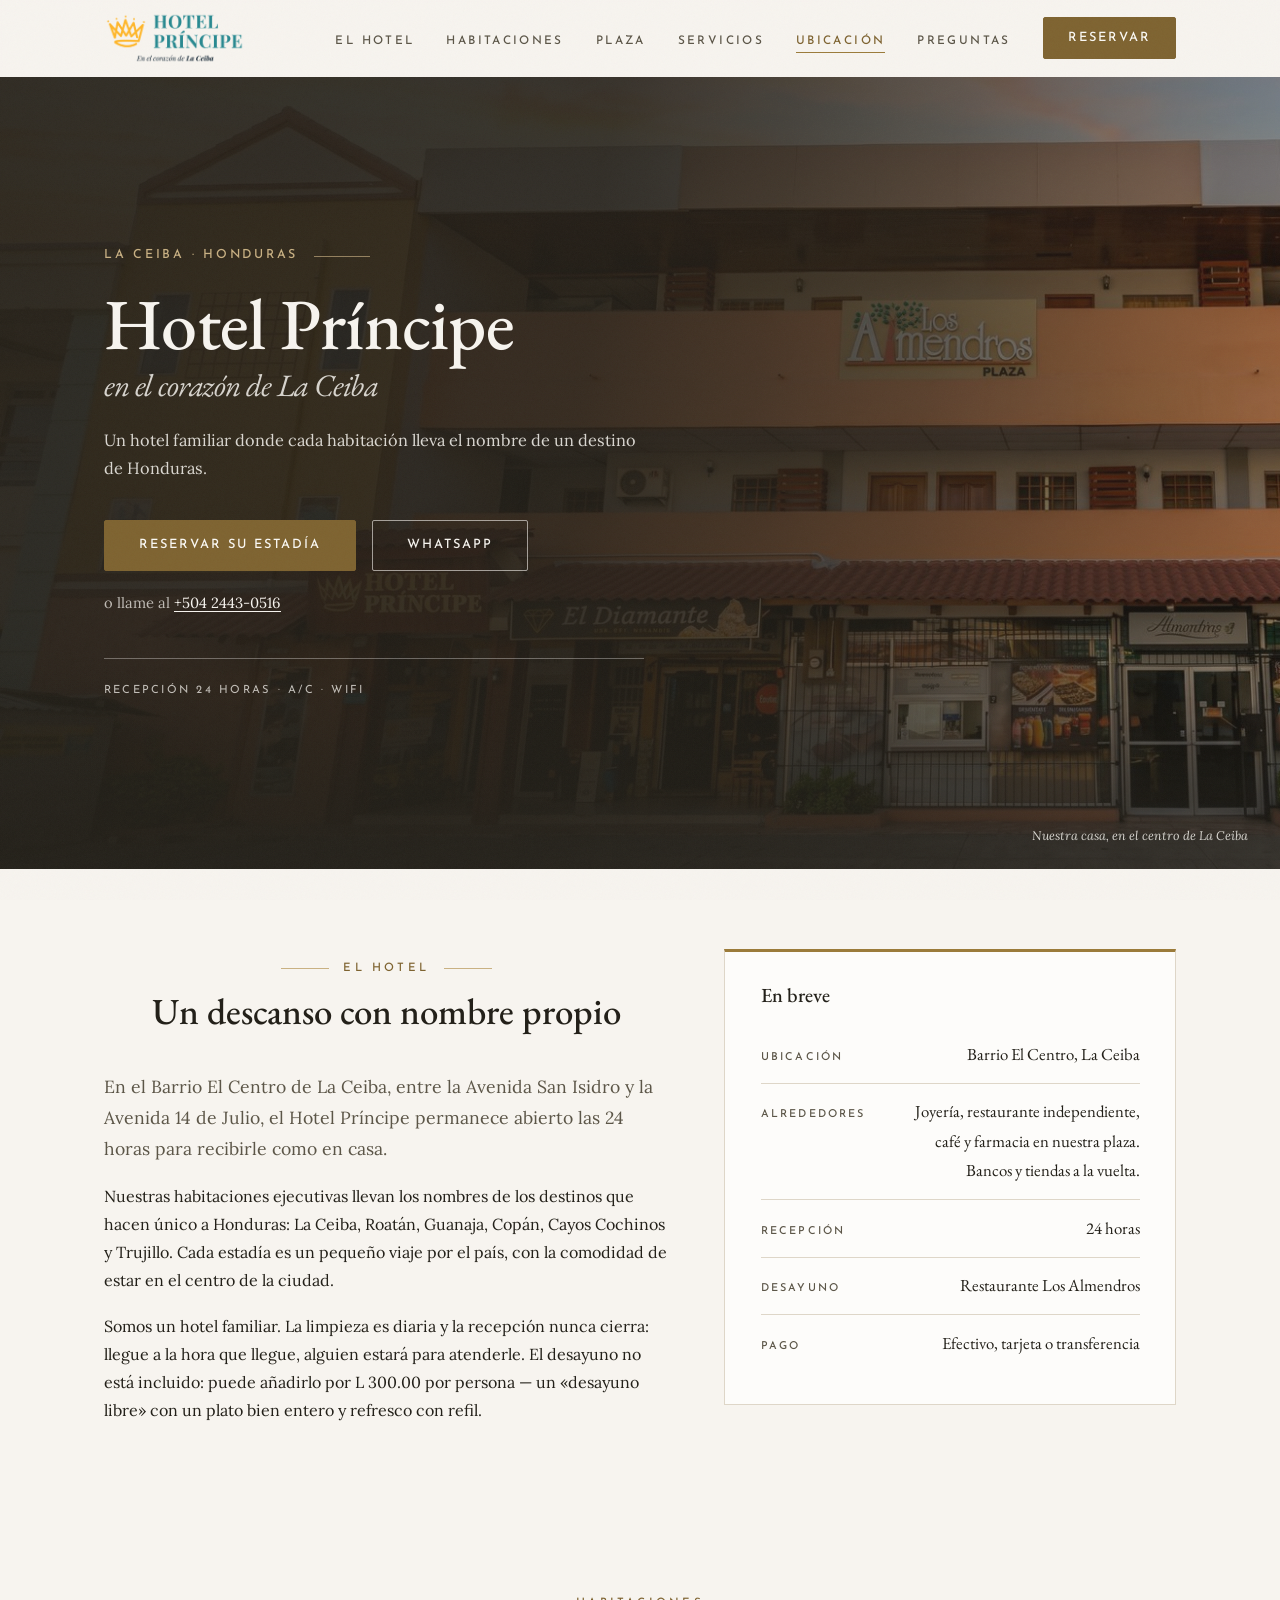
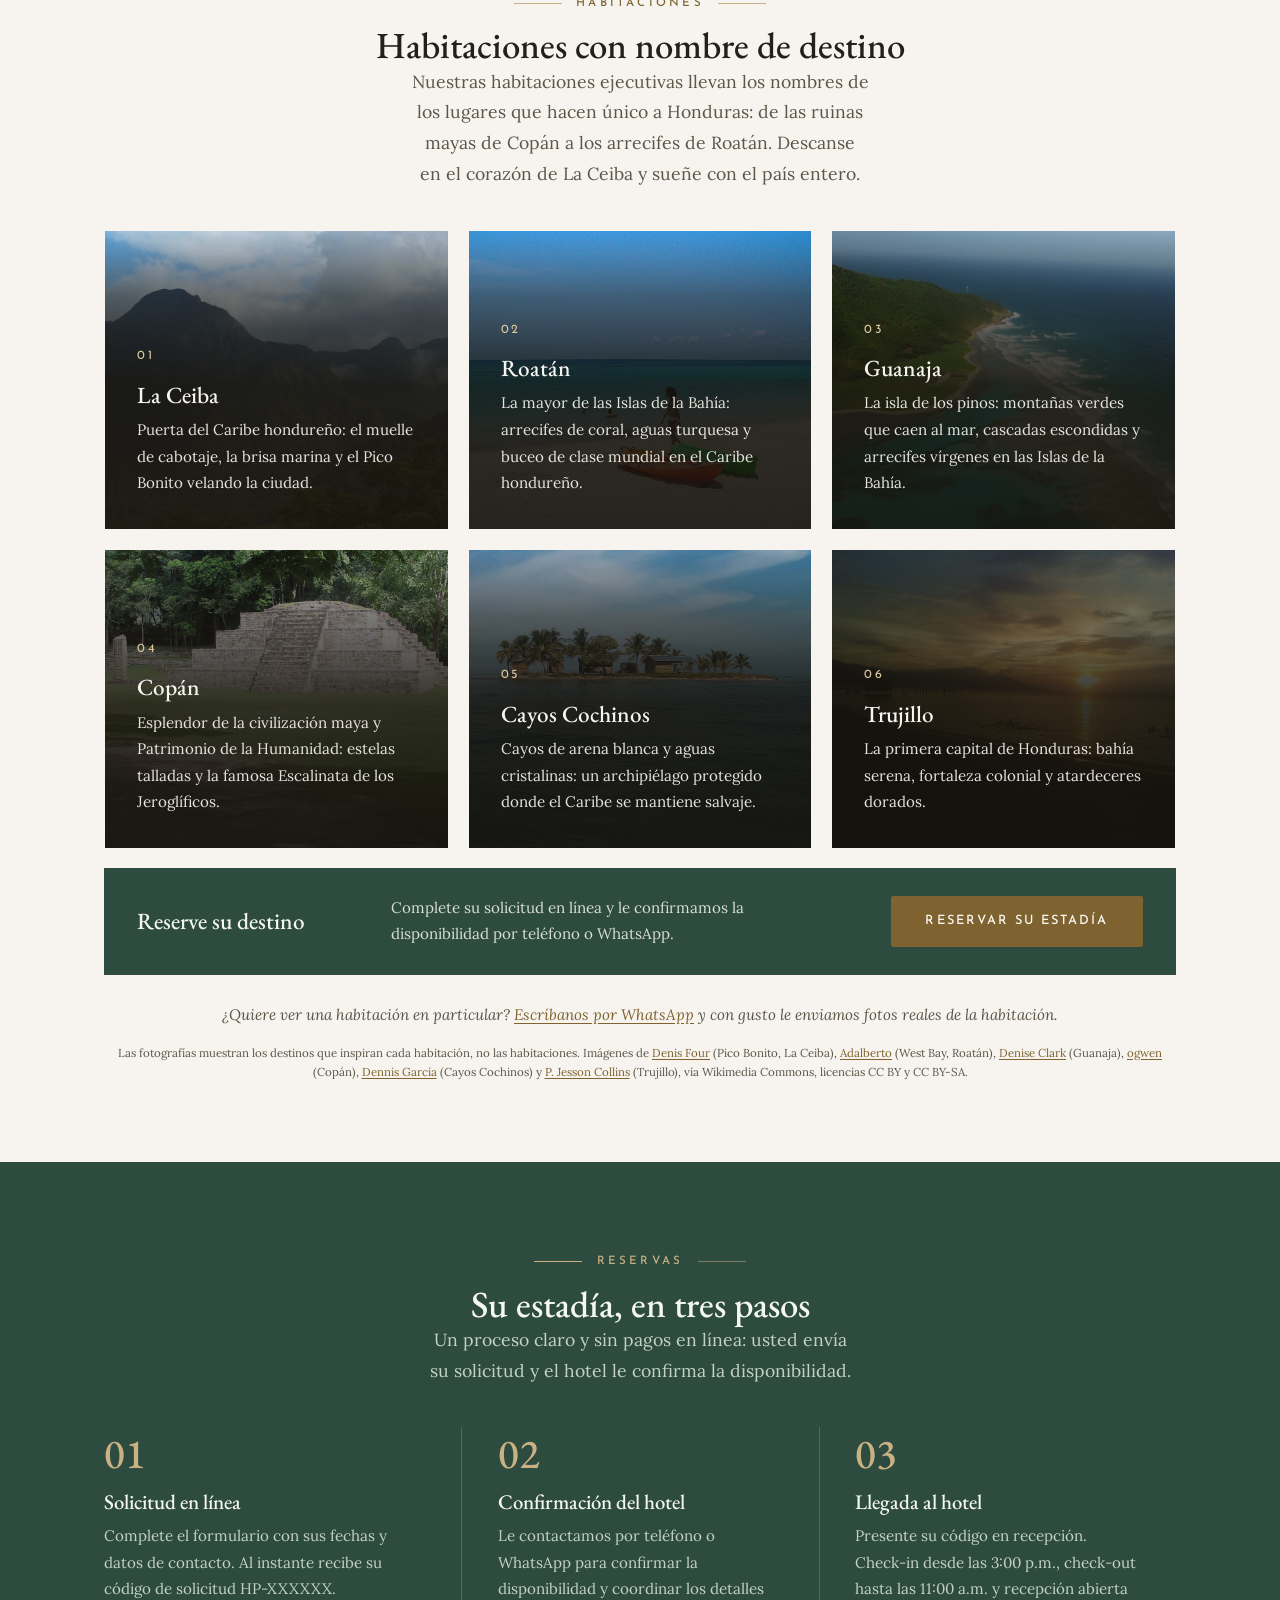
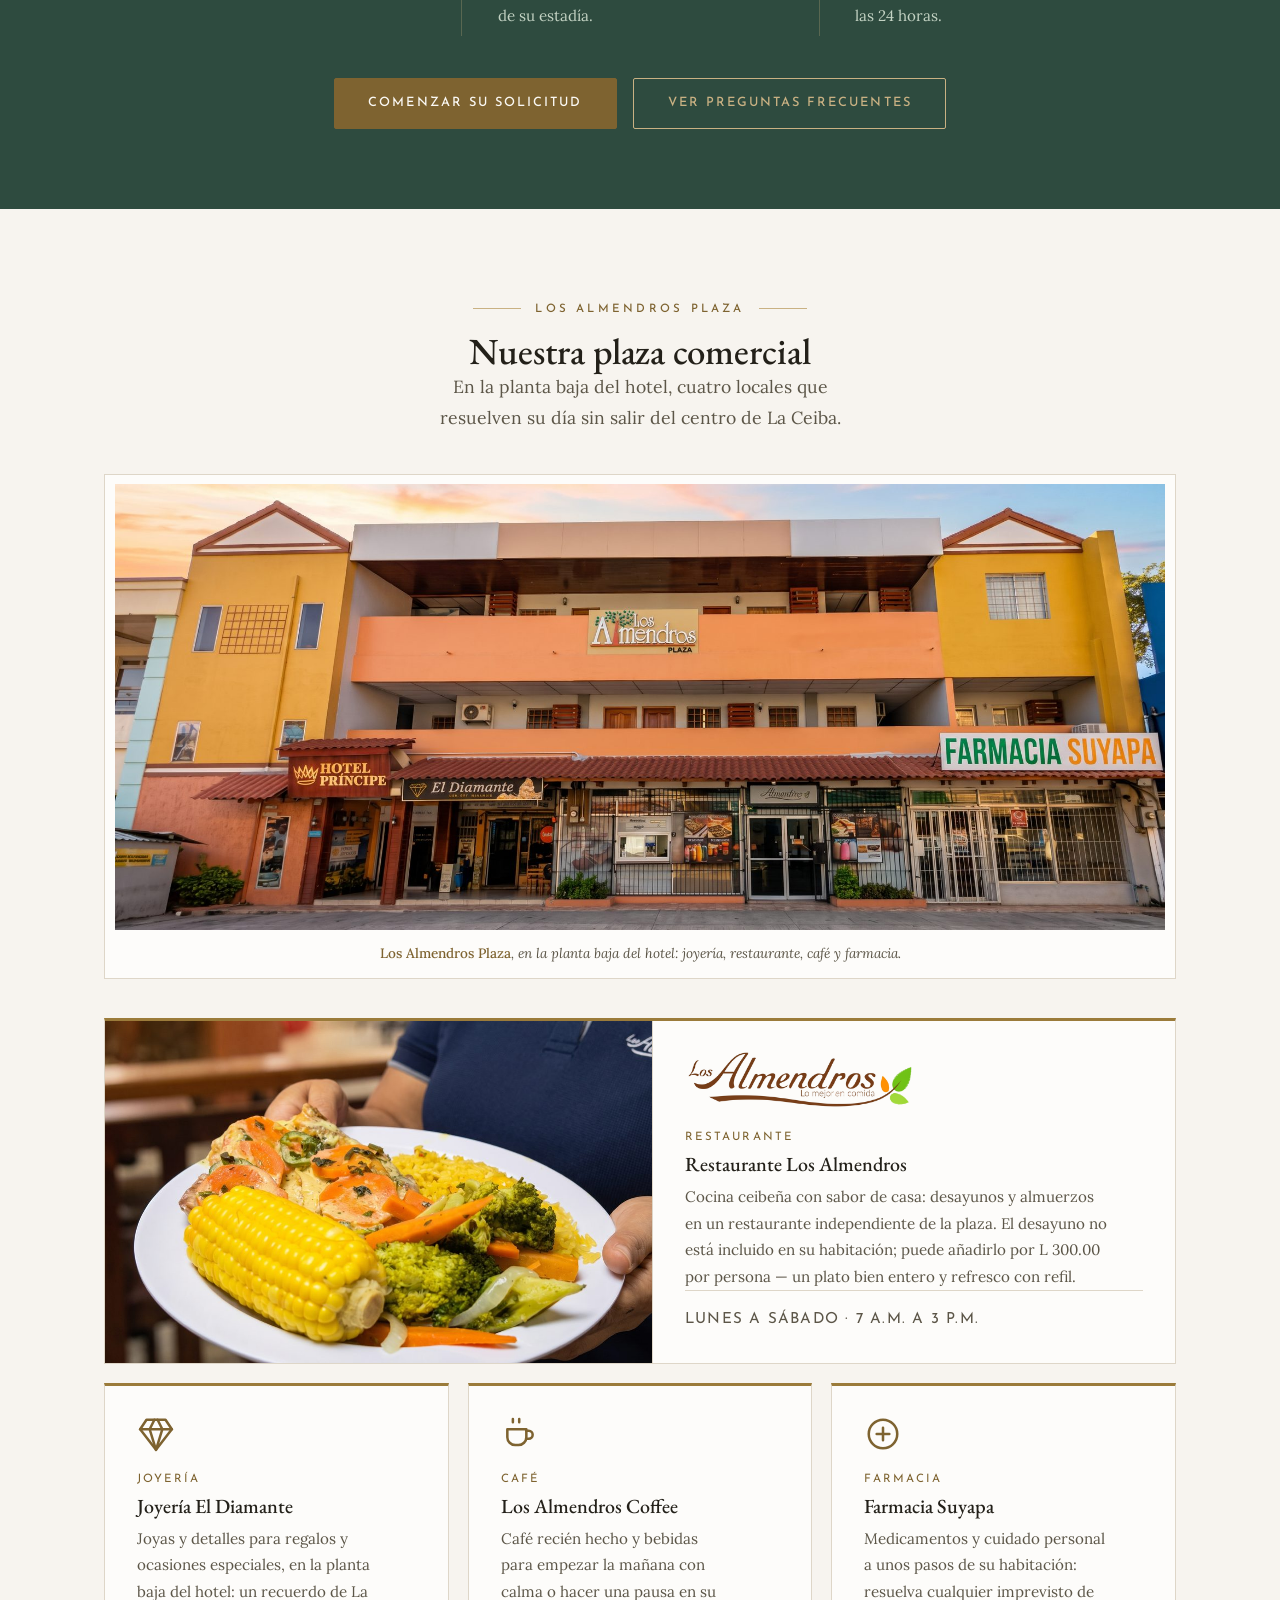
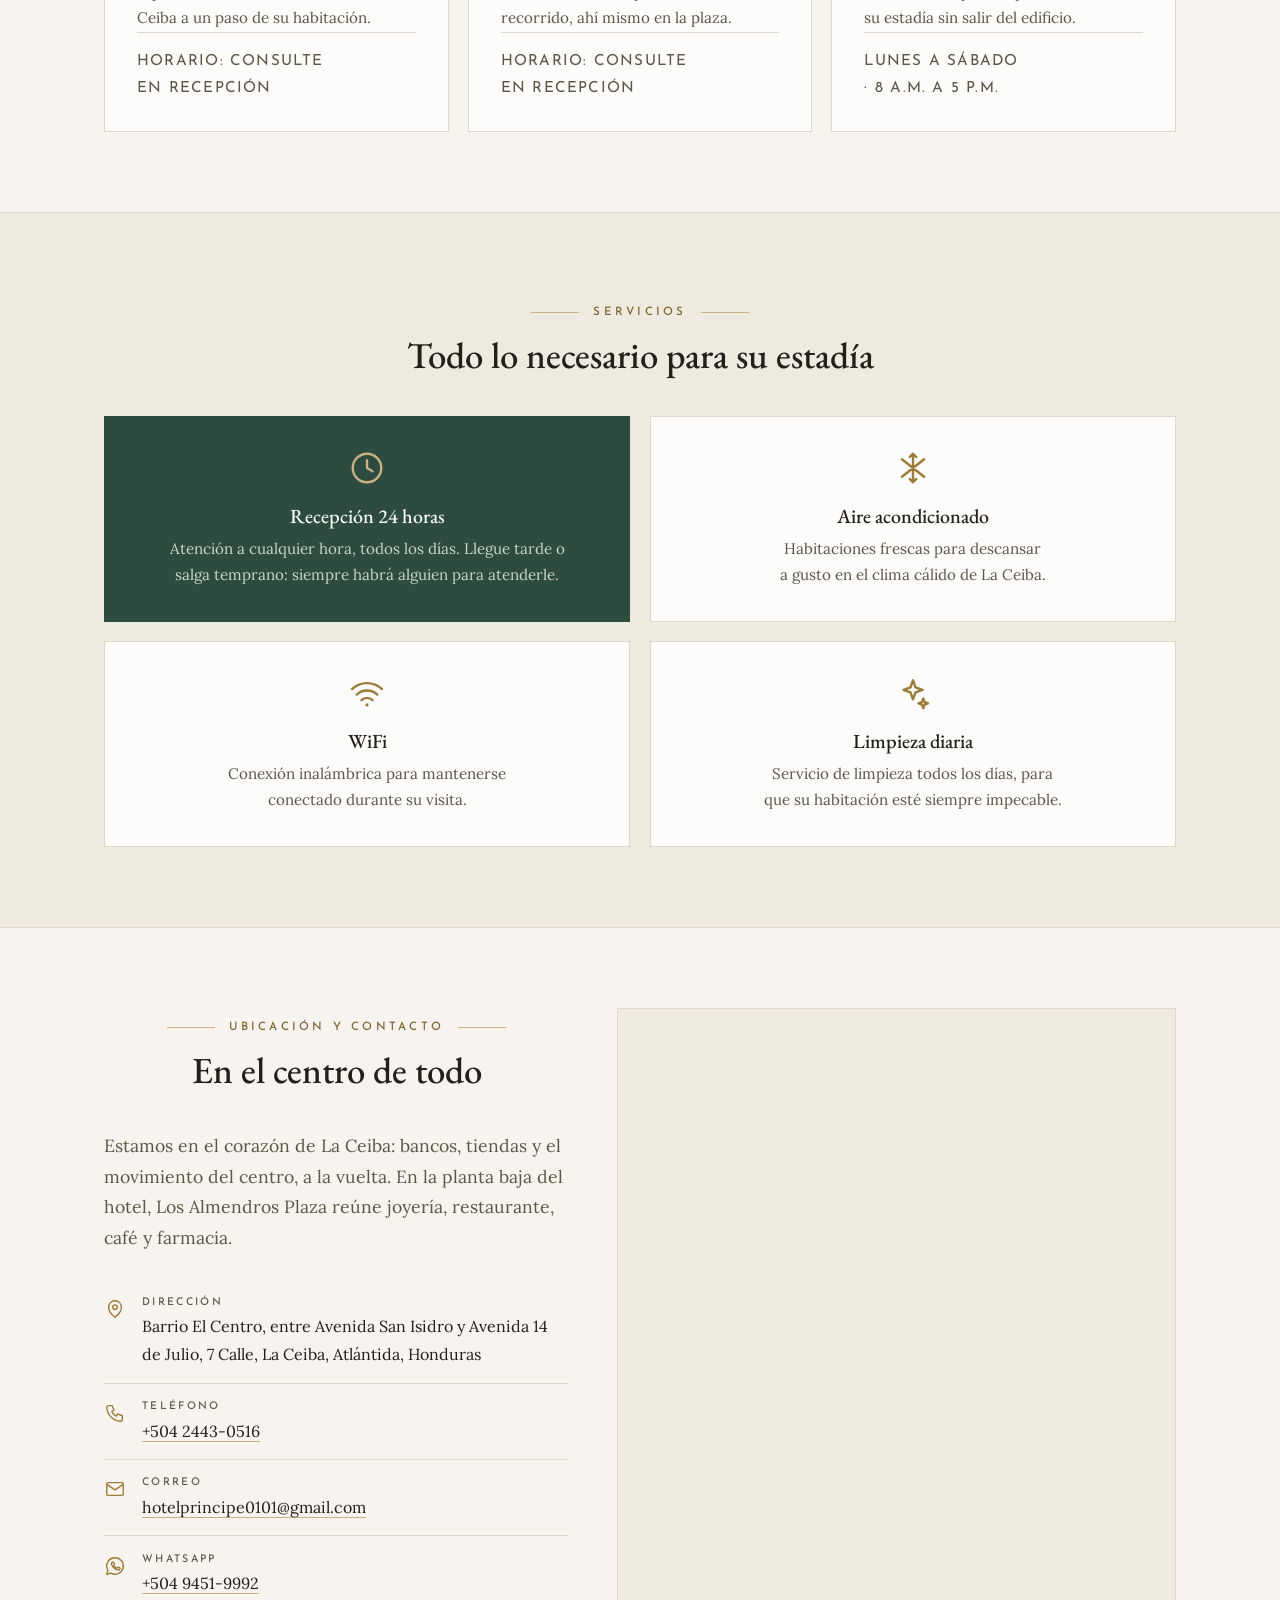
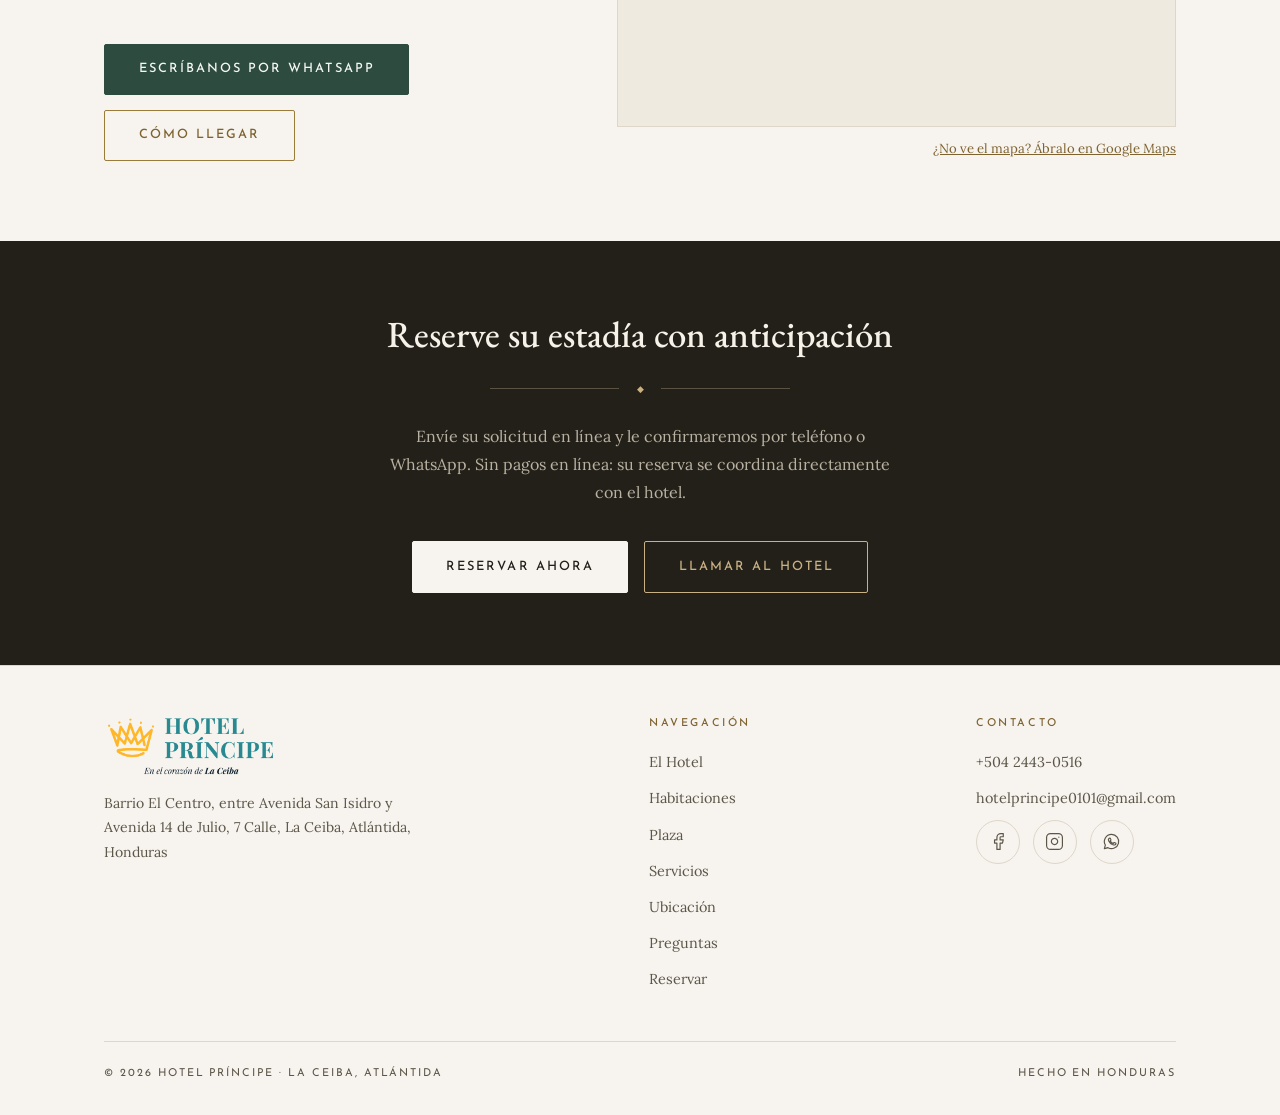
==== commit 58a1a8fc: "index: 'Recepción 24 horas' unificado con el resto del sitio; 'El desayuno no está incluido' alinead" ====
--- a/index.html
+++ b/index.html
@@ -105,7 +105,7 @@
             <a class="btn btn-ghost" href="https://wa.me/50494519992?text=Hola%2C%20quisiera%20reservar%20una%20habitaci%C3%B3n%20en%20el%20Hotel%20Pr%C3%ADncipe" target="_blank" rel="noopener noreferrer">WhatsApp</a>
           </div>
           <p class="hero-phone">o llame al <a href="tel:+50424430516">+504 2443-0516</a></p>
-          <p class="hero-note">Recepción 24 h · A/C · WiFi</p>
+          <p class="hero-note">Recepción 24 horas · A/C · WiFi</p>
         </div>
       </div>
       <p class="hero-caption">Nuestra casa, en el centro de La Ceiba</p>
@@ -122,7 +122,7 @@
             </div>
             <p class="lead">En el Barrio El Centro de La Ceiba, entre la Avenida San Isidro y la Avenida 14 de Julio, el Hotel Príncipe permanece abierto las 24 horas para recibirle como en casa.</p>
             <p>Nuestras habitaciones ejecutivas llevan los nombres de los destinos que hacen único a Honduras: La Ceiba, Roatán, Guanaja, Copán, Cayos Cochinos y Trujillo. Cada estadía es un pequeño viaje por el país, con la comodidad de estar en el centro de la ciudad.</p>
-            <p>Somos un hotel familiar. La limpieza es diaria y la recepción nunca cierra: llegue a la hora que llegue, alguien estará para atenderle. El desayuno no se incluye automáticamente: puede añadirlo por L 300.00 por persona — un «desayuno libre» con un plato bien entero y refresco con refil.</p>
+            <p>Somos un hotel familiar. La limpieza es diaria y la recepción nunca cierra: llegue a la hora que llegue, alguien estará para atenderle. El desayuno no está incluido: puede añadirlo por L 300.00 por persona — un «desayuno libre» con un plato bien entero y refresco con refil.</p>
           </div>
           <aside class="facts-card" aria-label="Datos del hotel">
             <h3>En breve</h3>
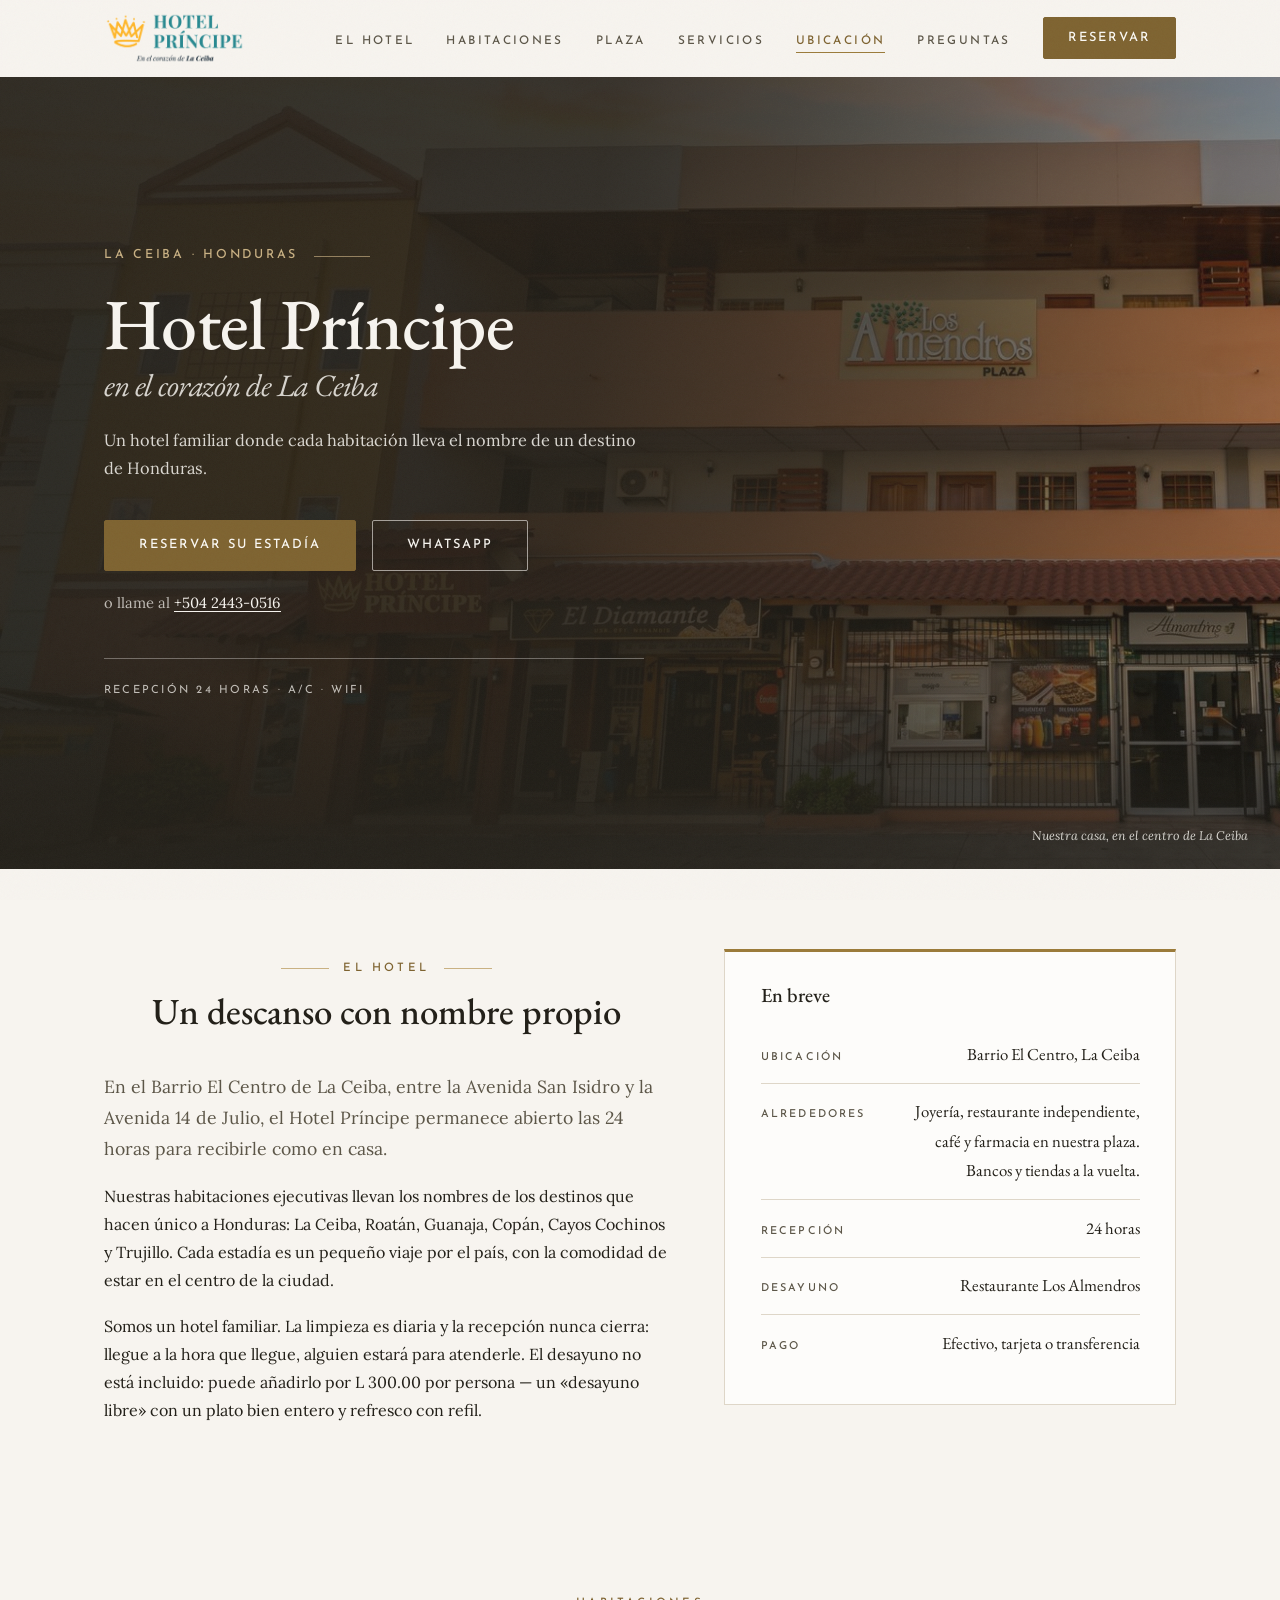
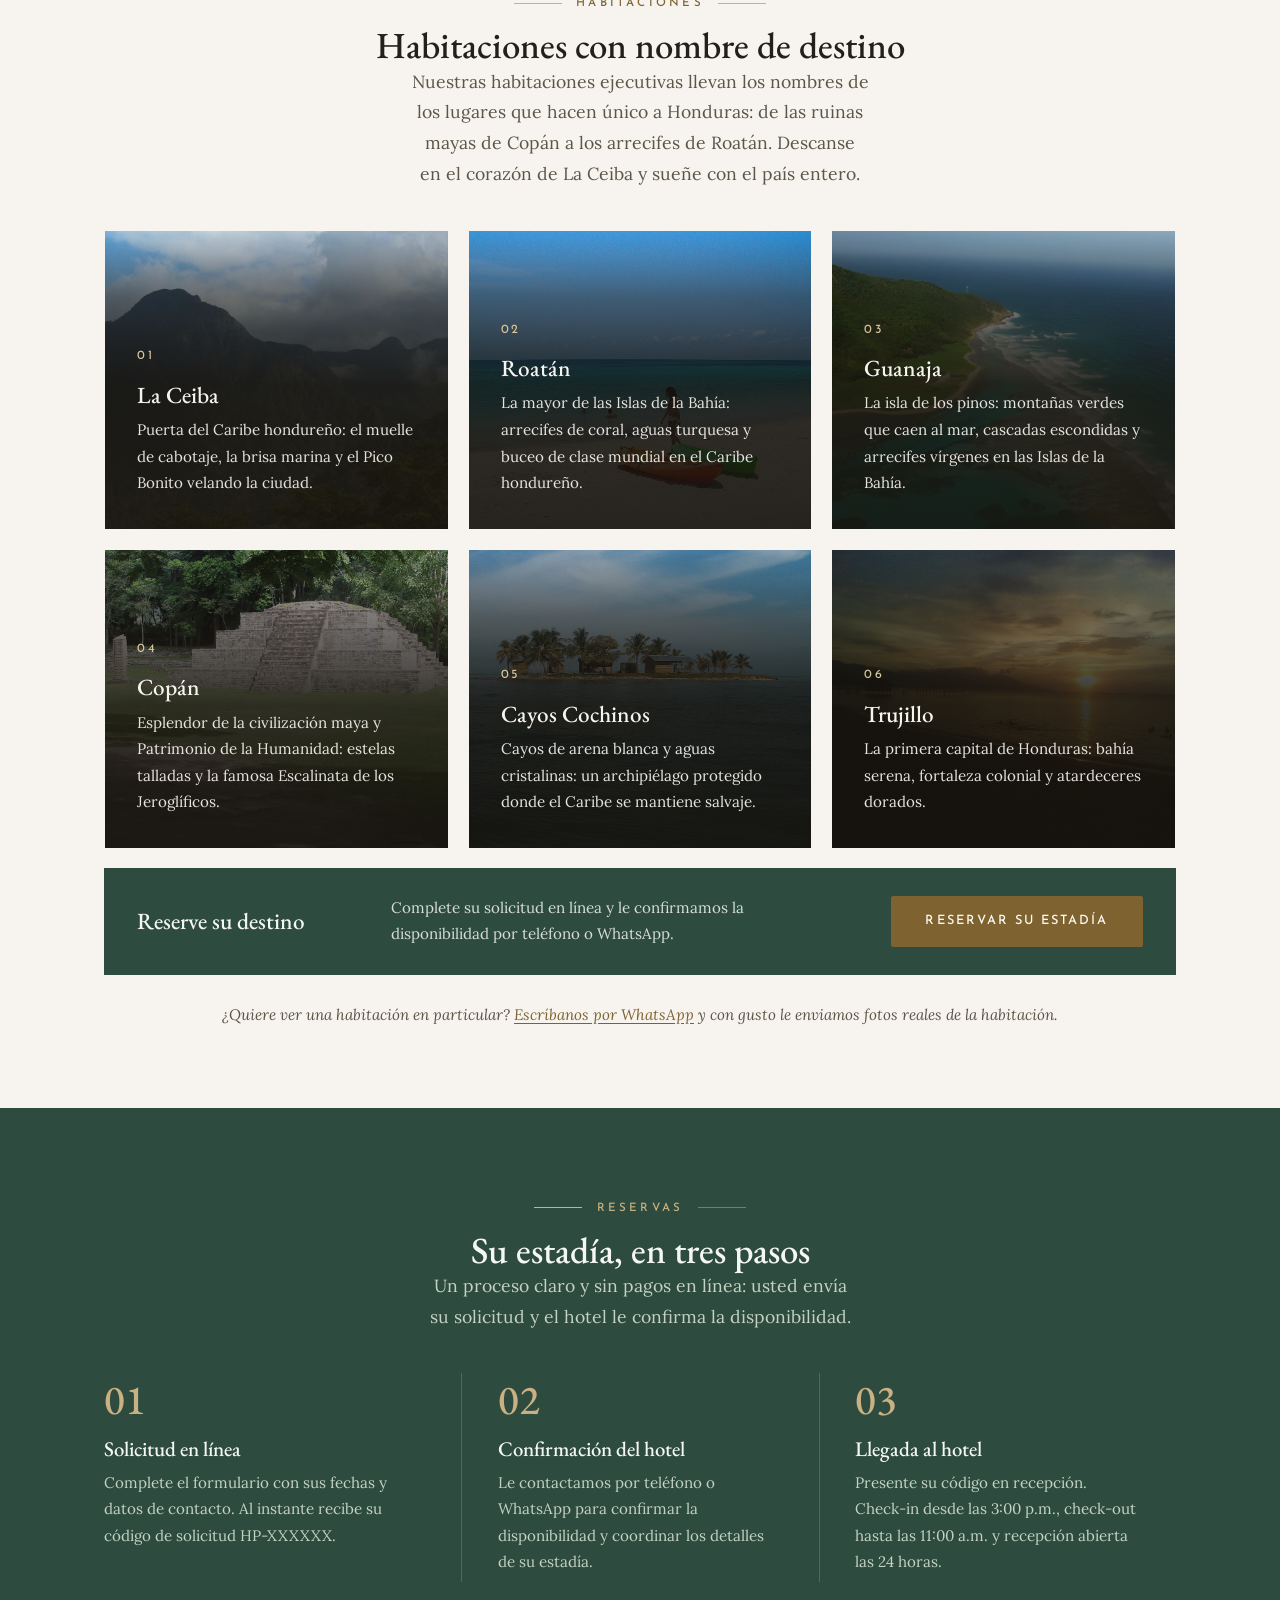
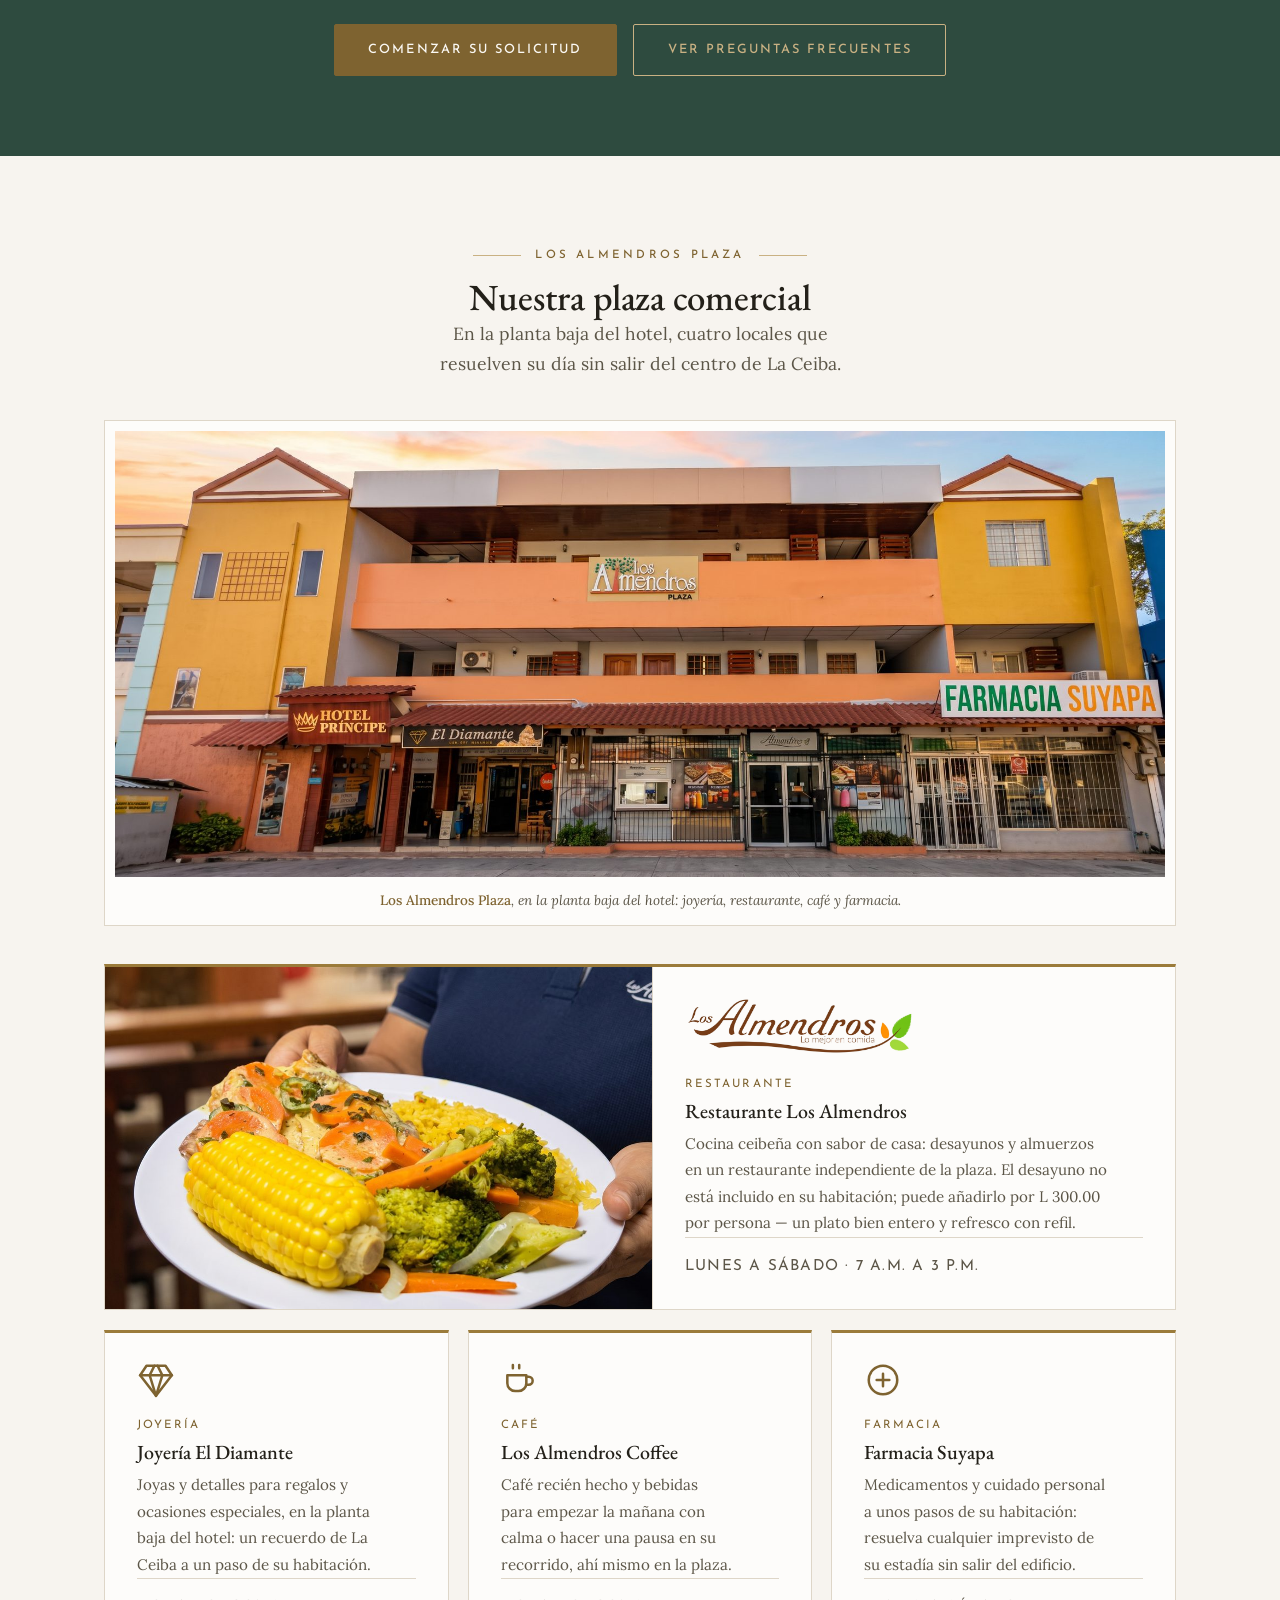
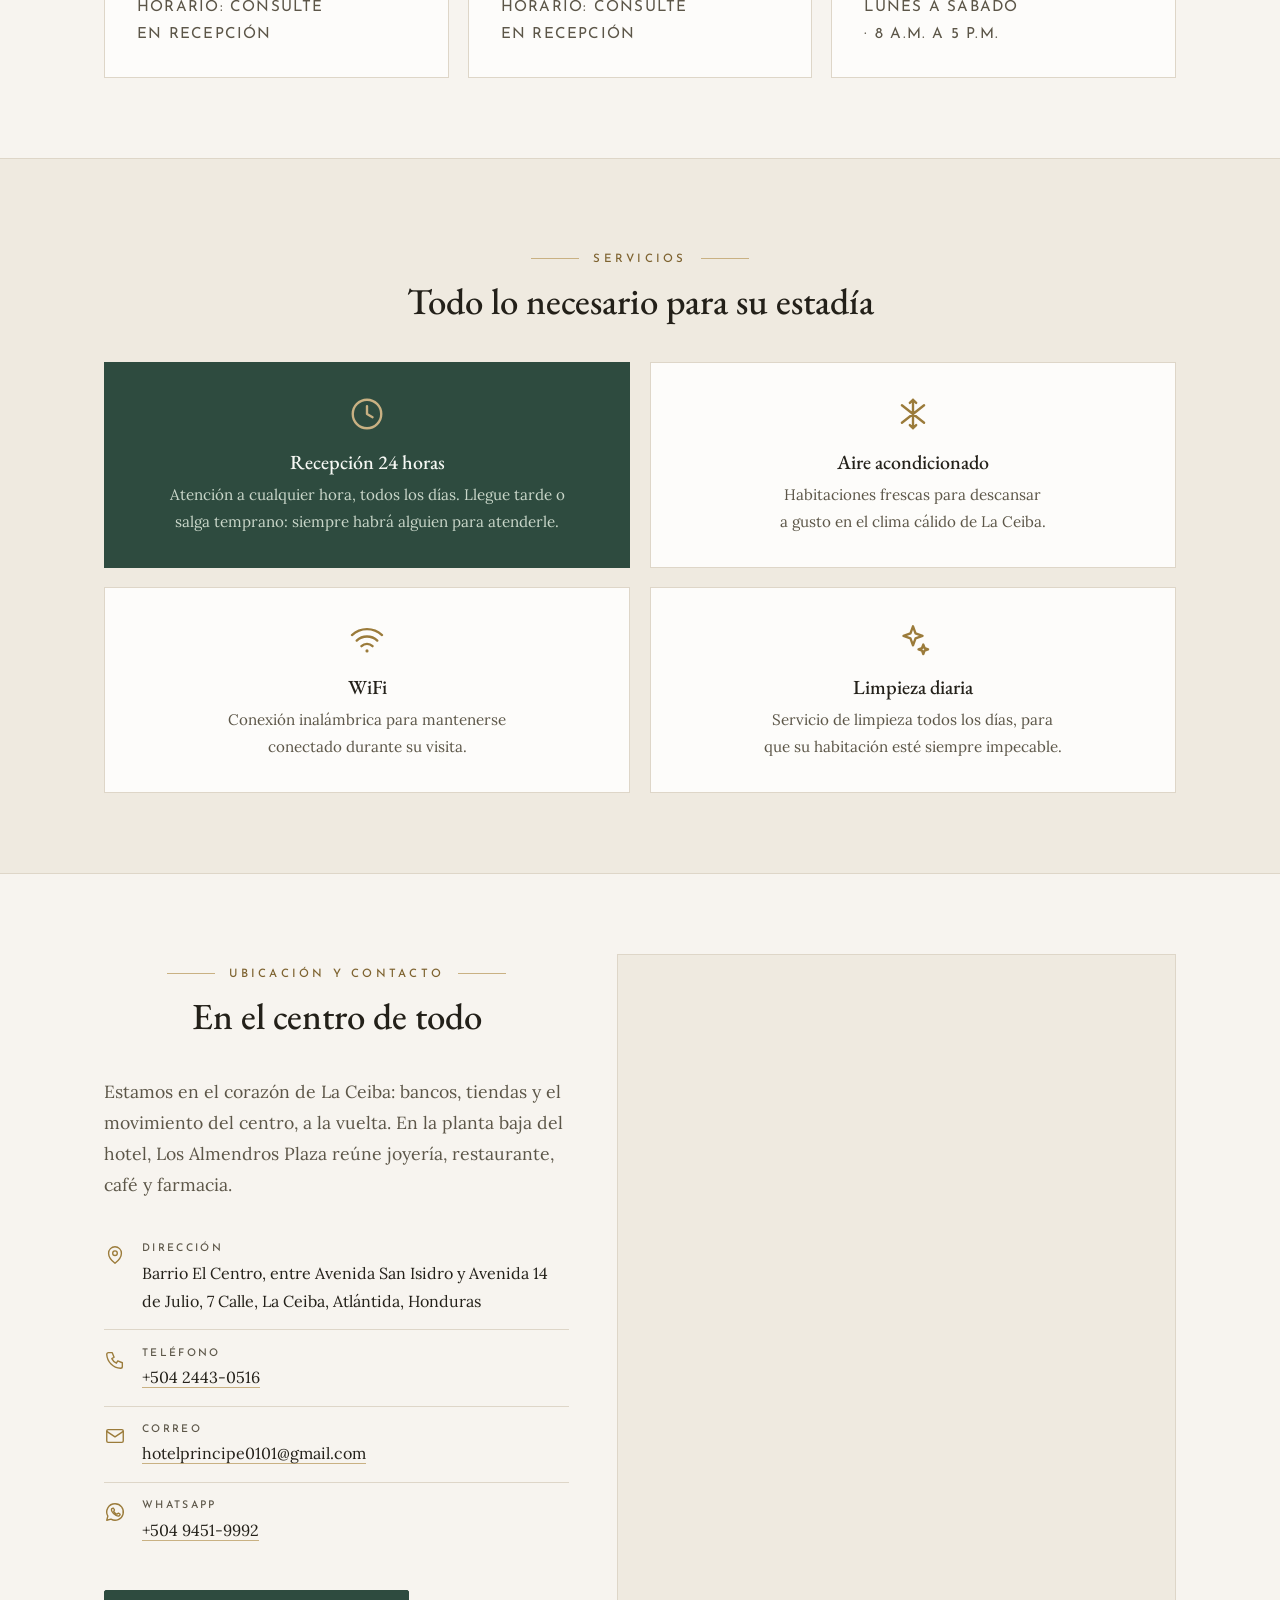
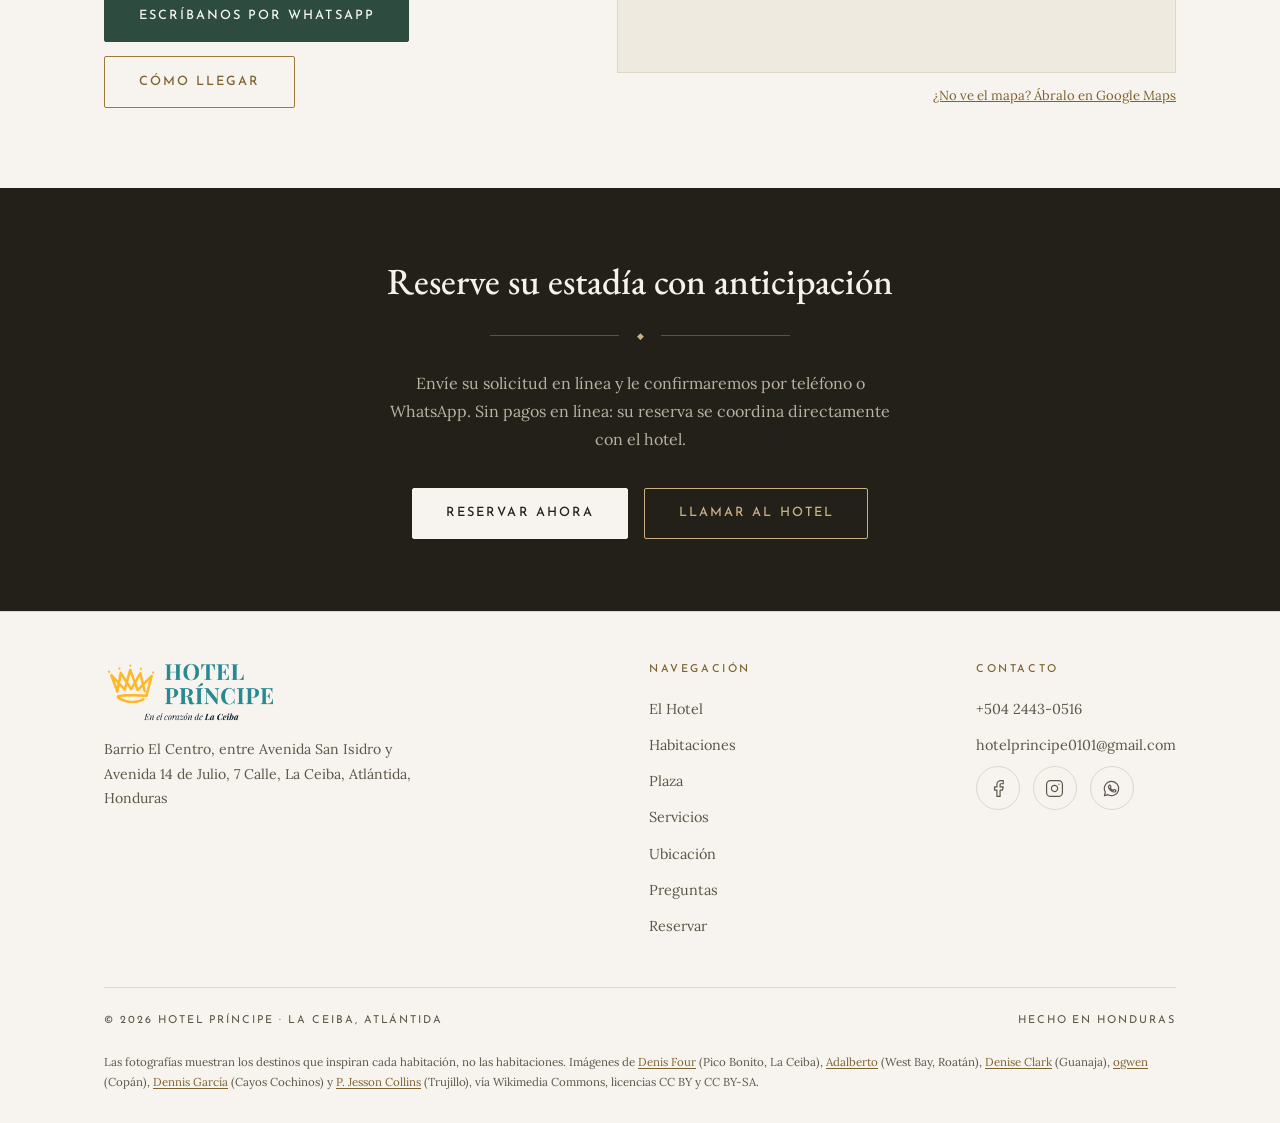
==== commit ec6a0580: "style(landing): créditos fotográficos al footer (footer-credits) — estorbaban bajo las tarjetas de H" ====
--- a/index.html
+++ b/index.html
@@ -29,7 +29,7 @@
   <link rel="preconnect" href="https://fonts.googleapis.com">
   <link rel="preconnect" href="https://fonts.gstatic.com" crossorigin>
   <link href="https://fonts.googleapis.com/css2?family=EB+Garamond:wght@400;500;600&family=Josefin+Sans:wght@400;500&family=Lora:ital,wght@0,400;0,500;1,400&display=swap" rel="stylesheet">
-  <link rel="stylesheet" href="/css/style.css?v=20261119c">
+  <link rel="stylesheet" href="/css/style.css?v=20261121b">
   <script type="application/ld+json">
   {
     "@context": "https://schema.org",
@@ -184,7 +184,6 @@
           </article>
         </div>
         <p class="rooms-note">¿Quiere ver una habitación en particular? <a href="https://wa.me/50494519992" target="_blank" rel="noopener noreferrer">Escríbanos por WhatsApp</a> y con gusto le enviamos fotos reales de la habitación.</p>
-        <p class="rooms-credits">Las fotografías muestran los destinos que inspiran cada habitación, no las habitaciones. Imágenes de <a href="https://commons.wikimedia.org/wiki/File:Pico-Bonito_(12122463094).jpg" target="_blank" rel="noopener noreferrer">Denis Four</a> (Pico Bonito, La Ceiba), <a href="https://commons.wikimedia.org/wiki/File:West_Bay_Beach_-Roatan_-Honduras-23May2009-b.jpg" target="_blank" rel="noopener noreferrer">Adalberto</a> (West Bay, Roatán), <a href="https://commons.wikimedia.org/wiki/File:Guanaja_Honduras.-enhanced.jpg" target="_blank" rel="noopener noreferrer">Denise Clark</a> (Guanaja), <a href="https://commons.wikimedia.org/wiki/File:Copan_Ruins_-_panoramio.jpg" target="_blank" rel="noopener noreferrer">ogwen</a> (Copán), <a href="https://commons.wikimedia.org/wiki/File:Cayos_Cochinos_(Cayo_Privado).jpg" target="_blank" rel="noopener noreferrer">Dennis García</a> (Cayos Cochinos) y <a href="https://commons.wikimedia.org/wiki/File:BAY_OF_TRUJILLO-_P._JESSON_COLLOINS.jpg" target="_blank" rel="noopener noreferrer">P. Jesson Collins</a> (Trujillo), vía Wikimedia Commons, licencias CC BY y CC BY-SA.</p>
       </div>
     </section>
 
@@ -412,6 +411,7 @@
         <span>© <span id="year">2026</span> Hotel Príncipe · La Ceiba, Atlántida</span>
         <span>Hecho en Honduras</span>
       </div>
+      <p class="footer-credits">Las fotografías muestran los destinos que inspiran cada habitación, no las habitaciones. Imágenes de <a href="https://commons.wikimedia.org/wiki/File:Pico-Bonito_(12122463094).jpg" target="_blank" rel="noopener noreferrer">Denis Four</a> (Pico Bonito, La Ceiba), <a href="https://commons.wikimedia.org/wiki/File:West_Bay_Beach_-Roatan_-Honduras-23May2009-b.jpg" target="_blank" rel="noopener noreferrer">Adalberto</a> (West Bay, Roatán), <a href="https://commons.wikimedia.org/wiki/File:Guanaja_Honduras.-enhanced.jpg" target="_blank" rel="noopener noreferrer">Denise Clark</a> (Guanaja), <a href="https://commons.wikimedia.org/wiki/File:Copan_Ruins_-_panoramio.jpg" target="_blank" rel="noopener noreferrer">ogwen</a> (Copán), <a href="https://commons.wikimedia.org/wiki/File:Cayos_Cochinos_(Cayo_Privado).jpg" target="_blank" rel="noopener noreferrer">Dennis García</a> (Cayos Cochinos) y <a href="https://commons.wikimedia.org/wiki/File:BAY_OF_TRUJILLO-_P._JESSON_COLLOINS.jpg" target="_blank" rel="noopener noreferrer">P. Jesson Collins</a> (Trujillo), vía Wikimedia Commons, licencias CC BY y CC BY-SA.</p>
     </div>
   </footer>
 
--- a/css/style.css
+++ b/css/style.css
@@ -454,6 +454,8 @@
   text-transform: uppercase; color: var(--ink-soft);
   display: flex; justify-content: space-between; gap: 1rem; flex-wrap: wrap;
 }
+.footer-credits { margin-top: 1.4rem; font-size: 0.72rem; line-height: 1.7; color: var(--ink-soft); }
+.footer-credits a { color: var(--gold-dark); text-decoration: underline; text-underline-offset: 2px; }
 
 /* --------------------------------------------------------------------------
    Formularios (reserva)
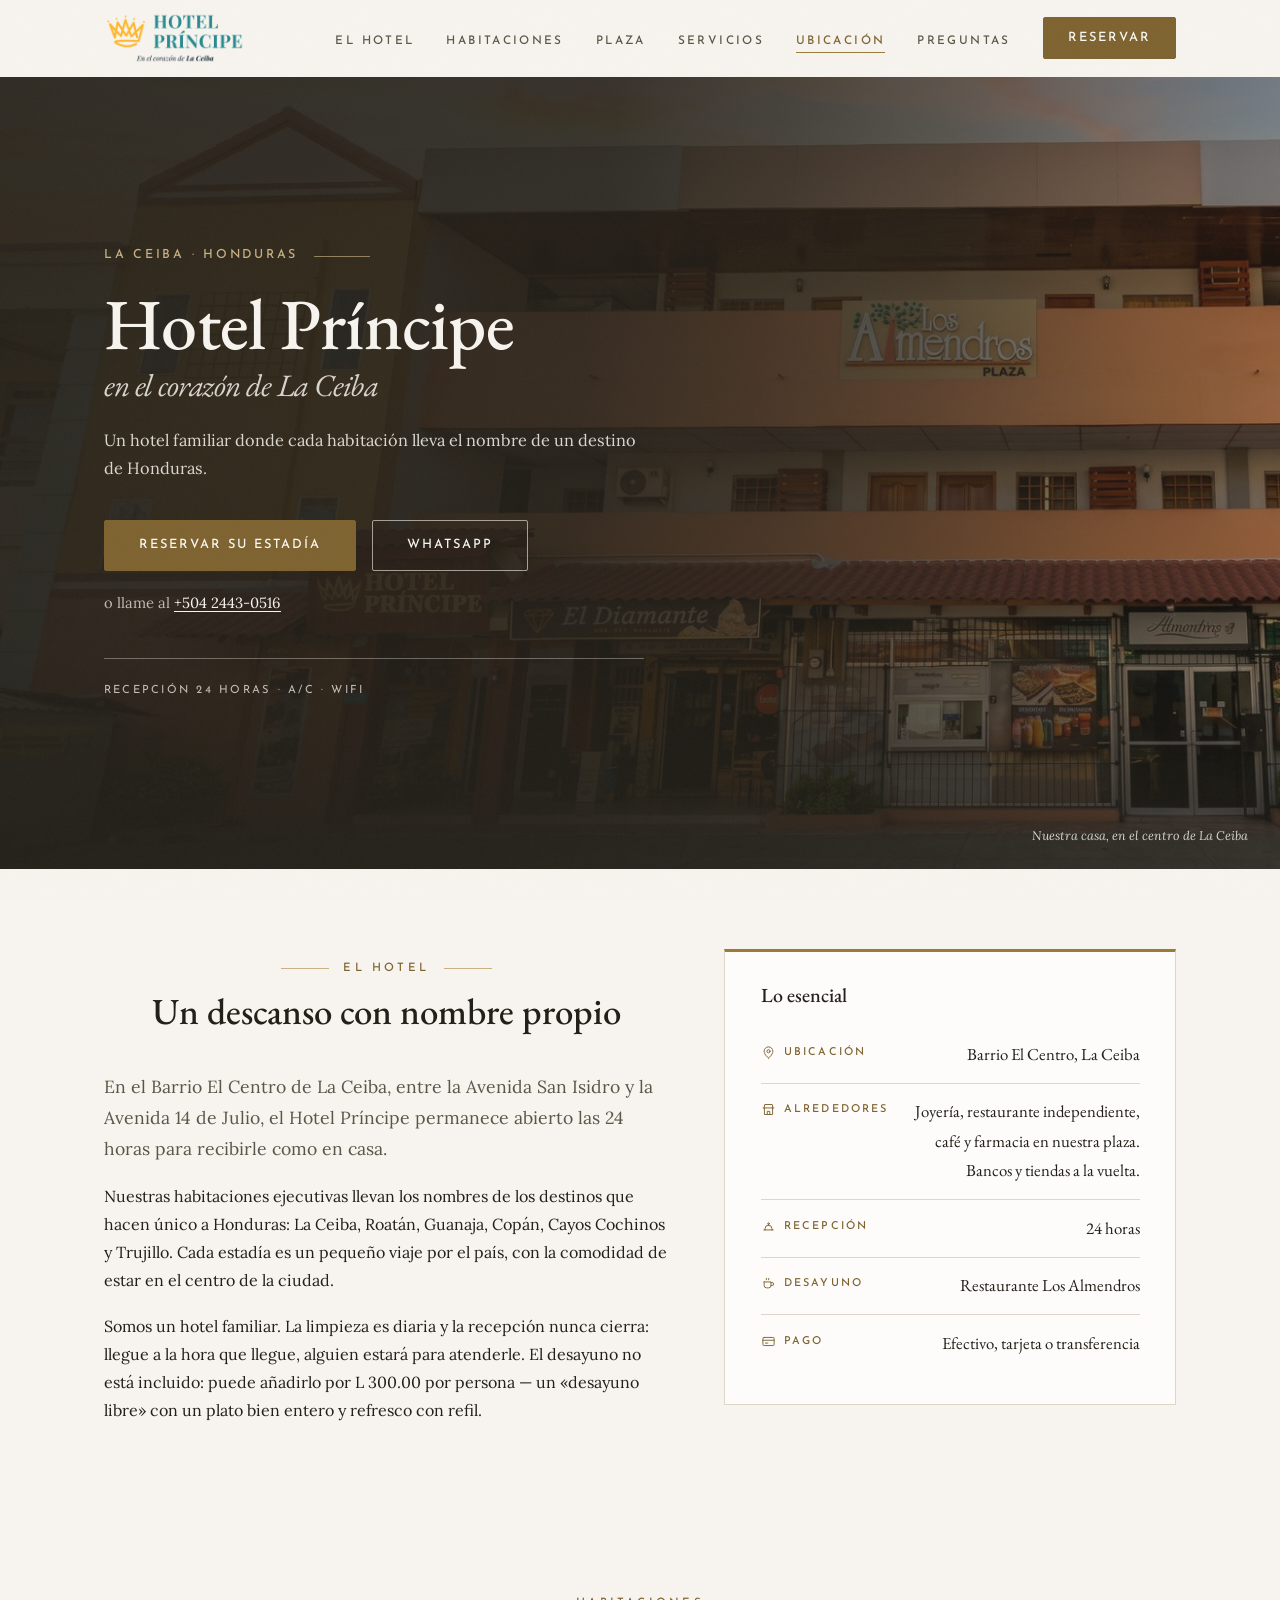
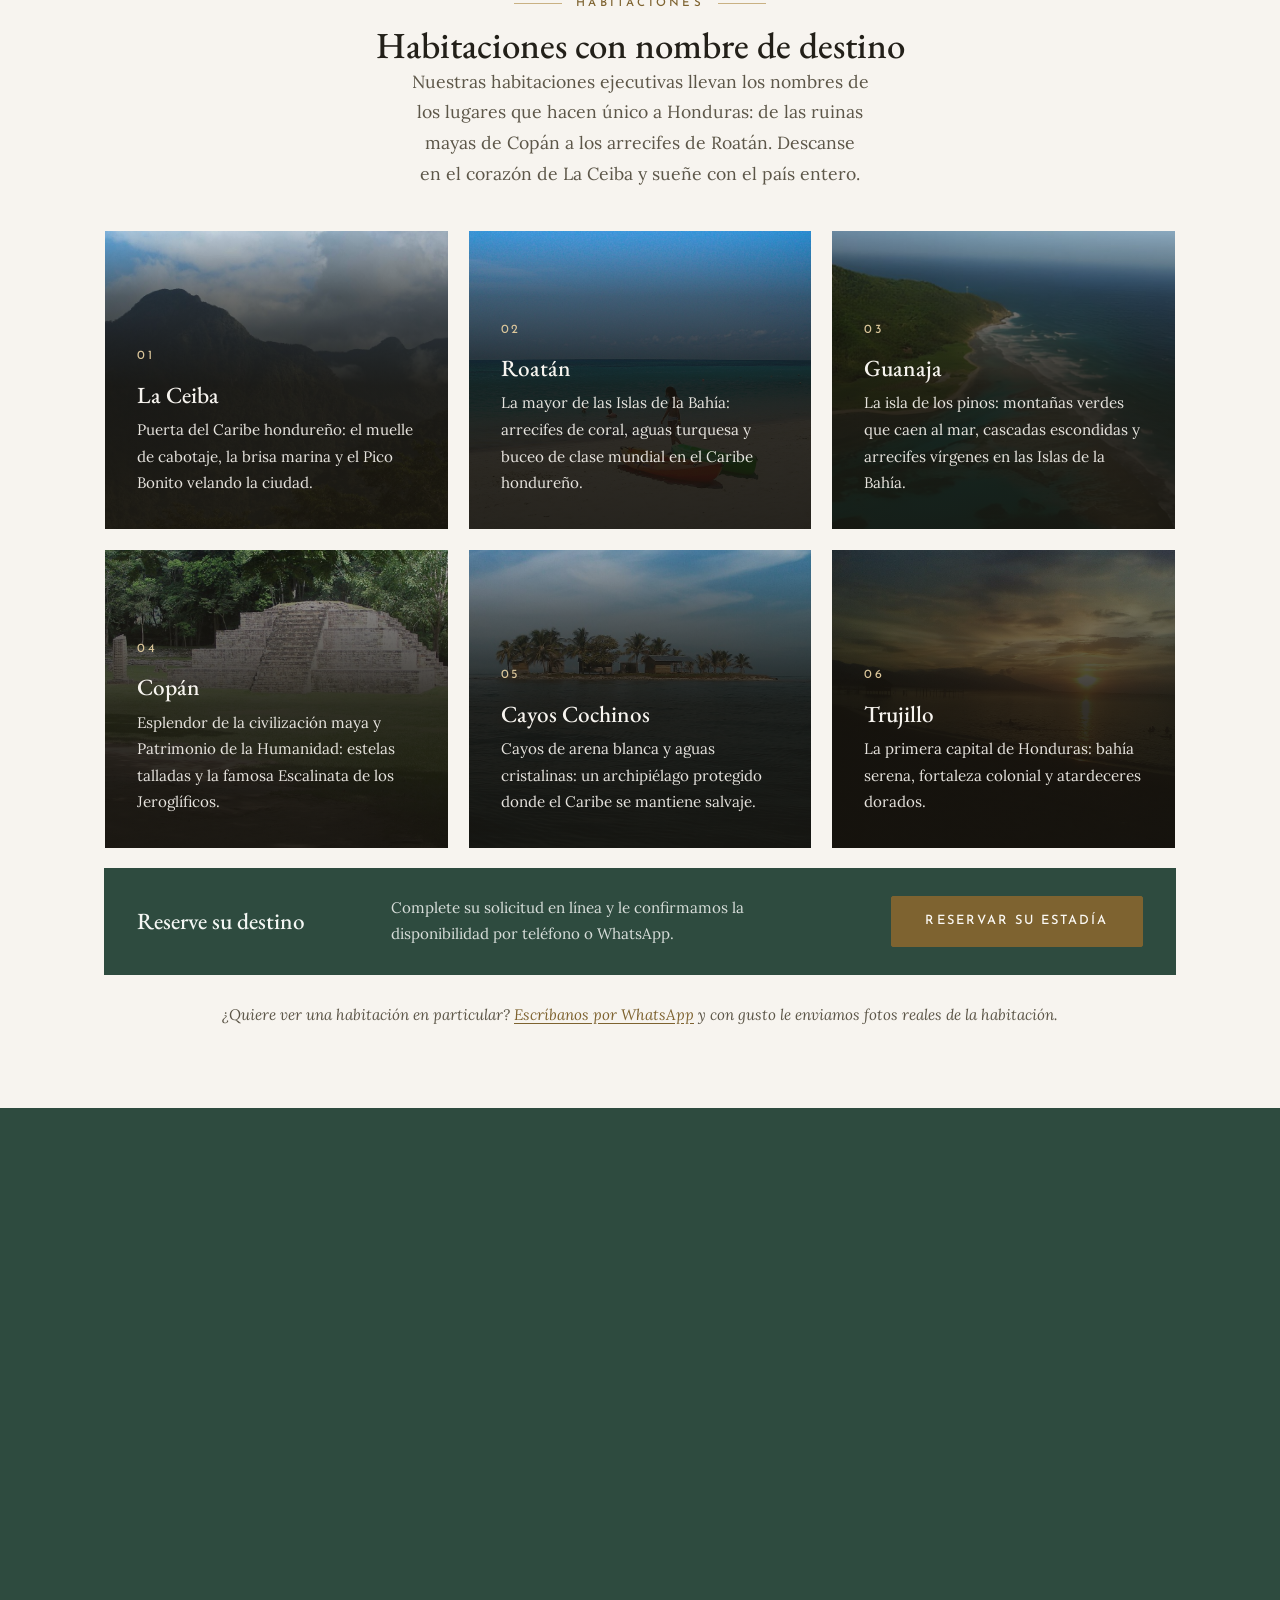
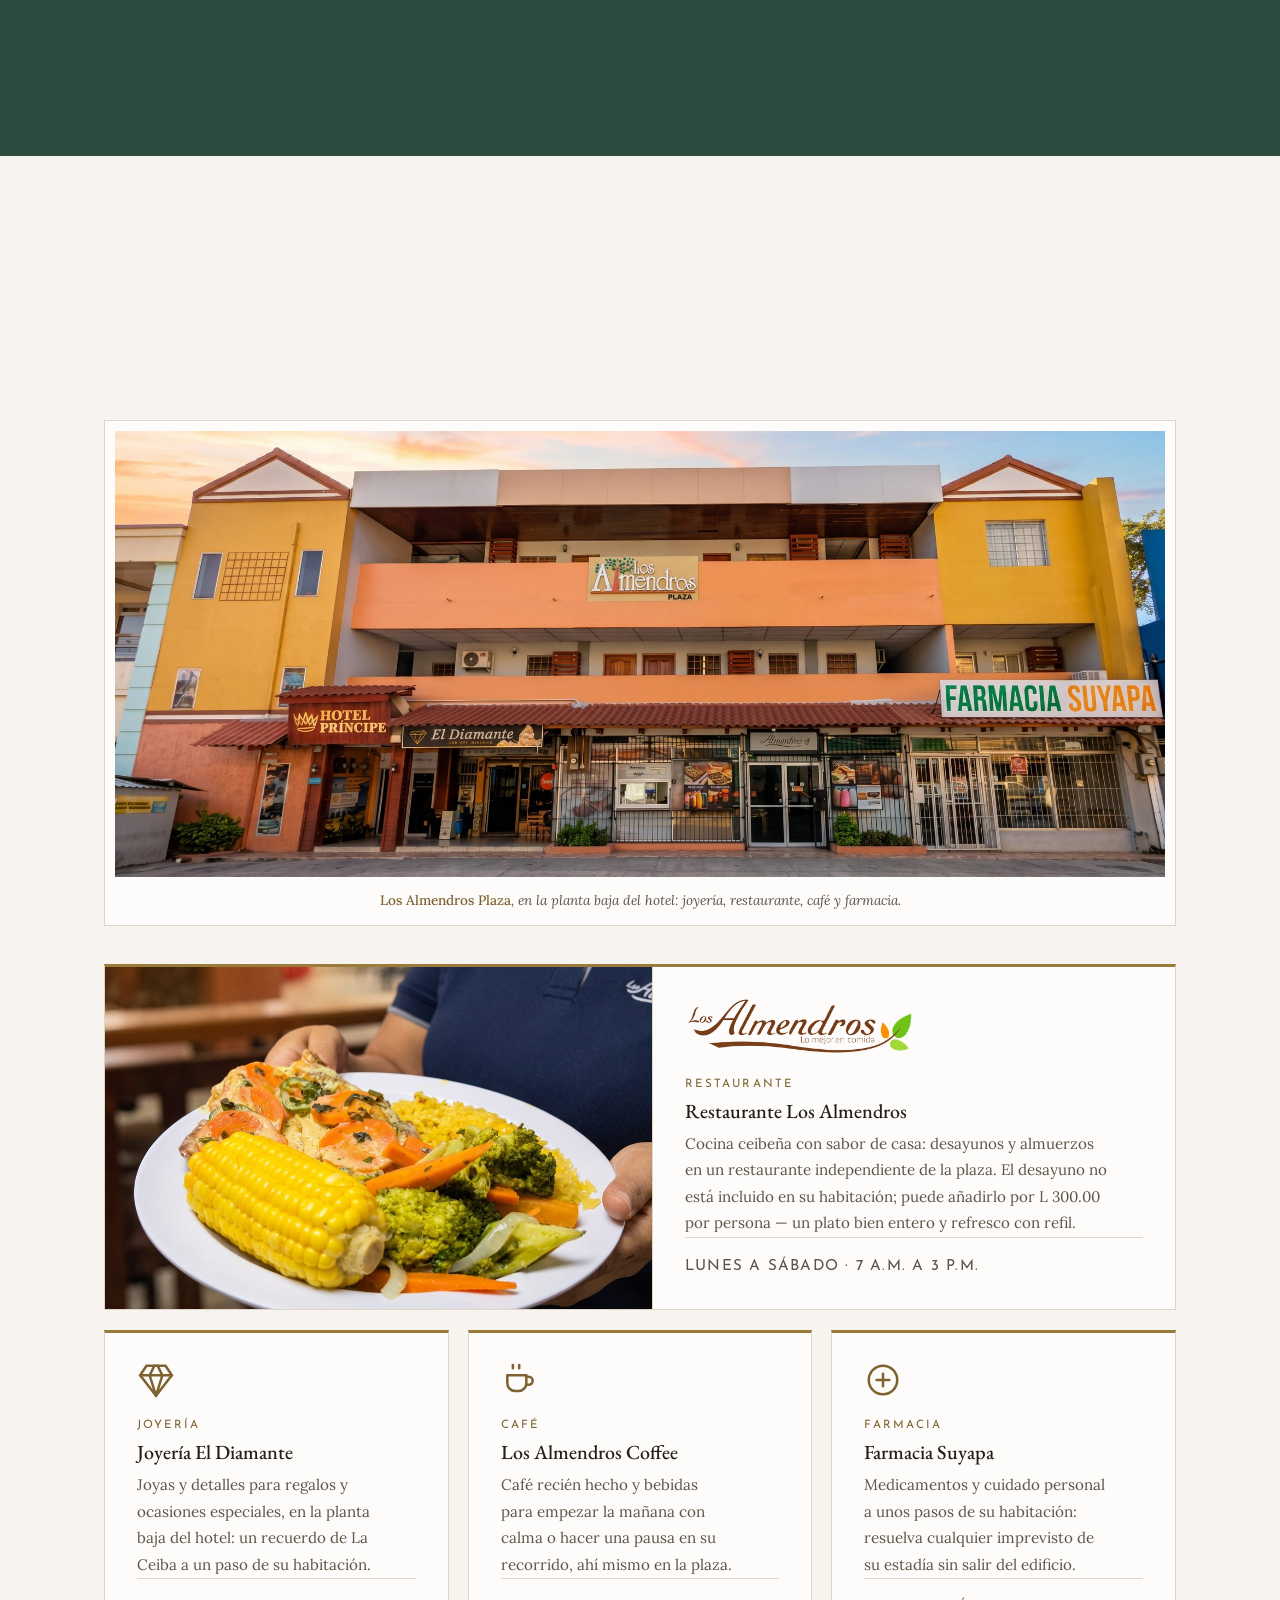
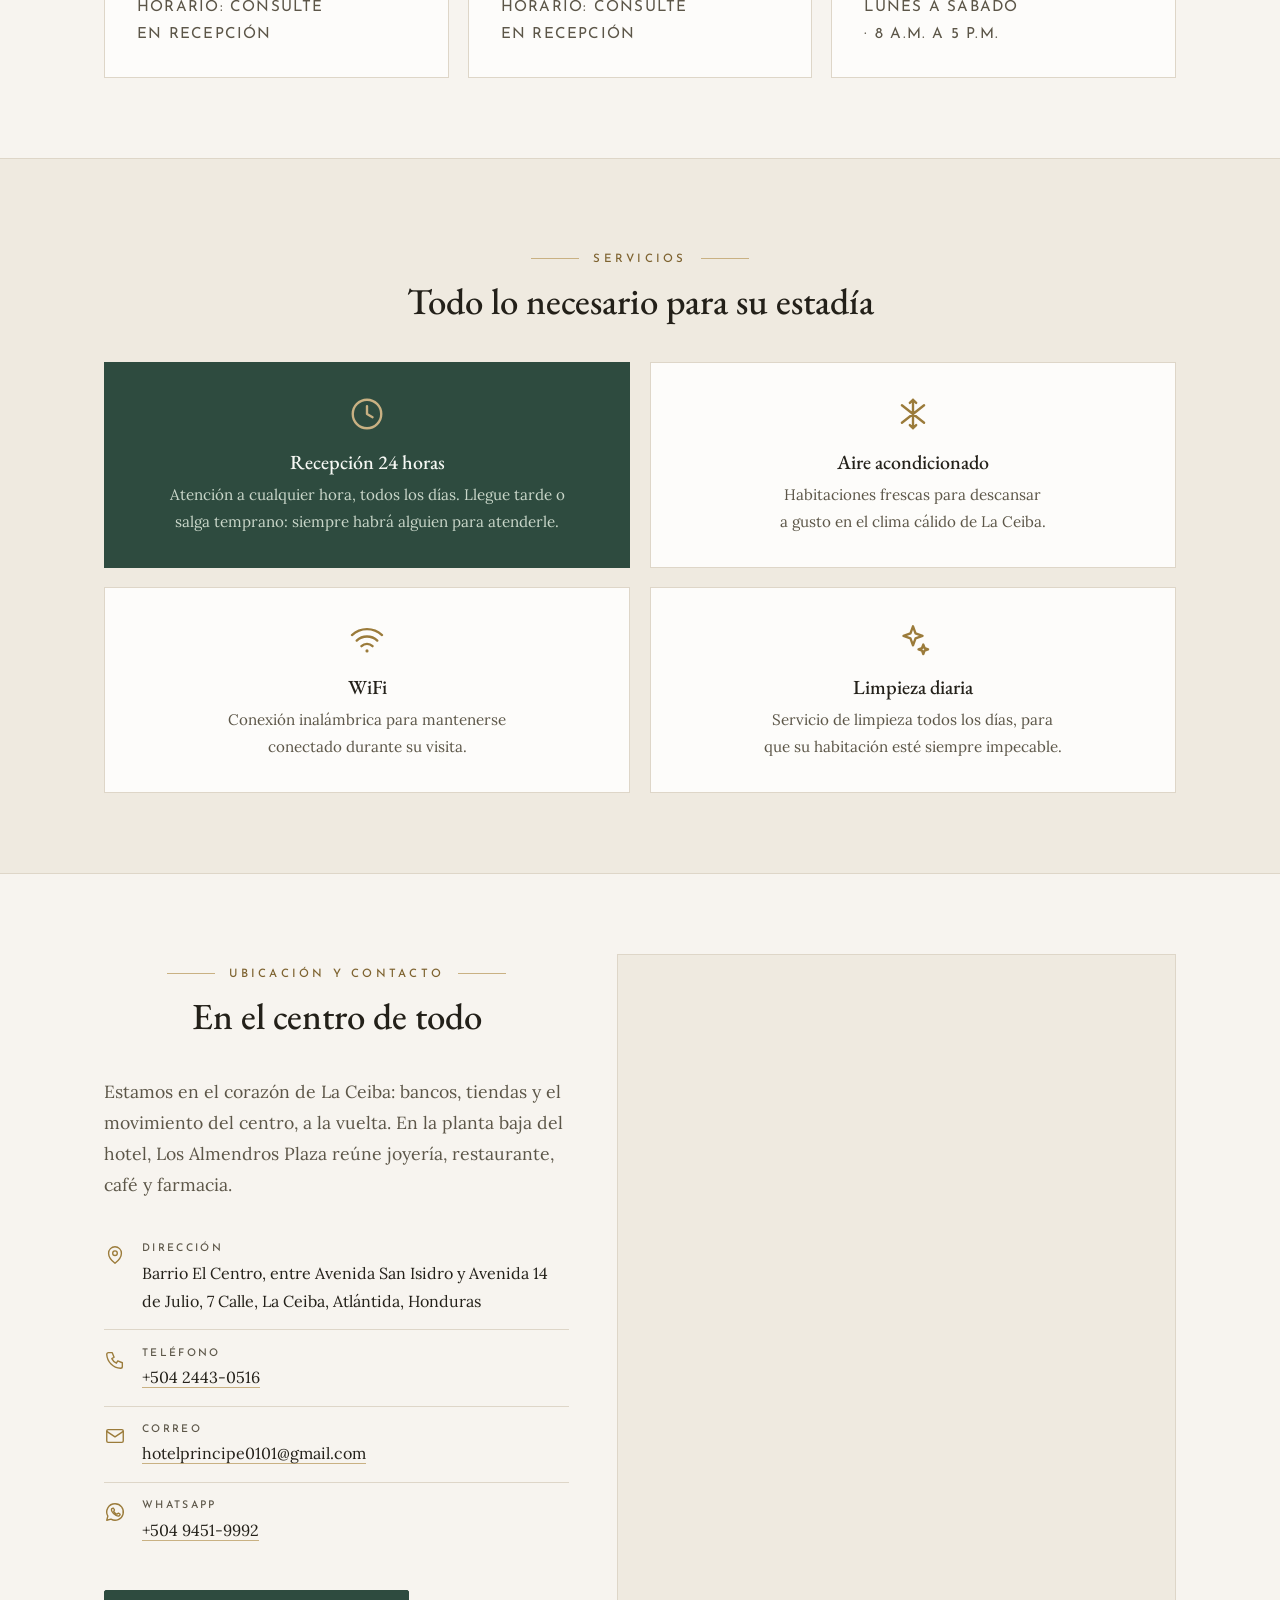
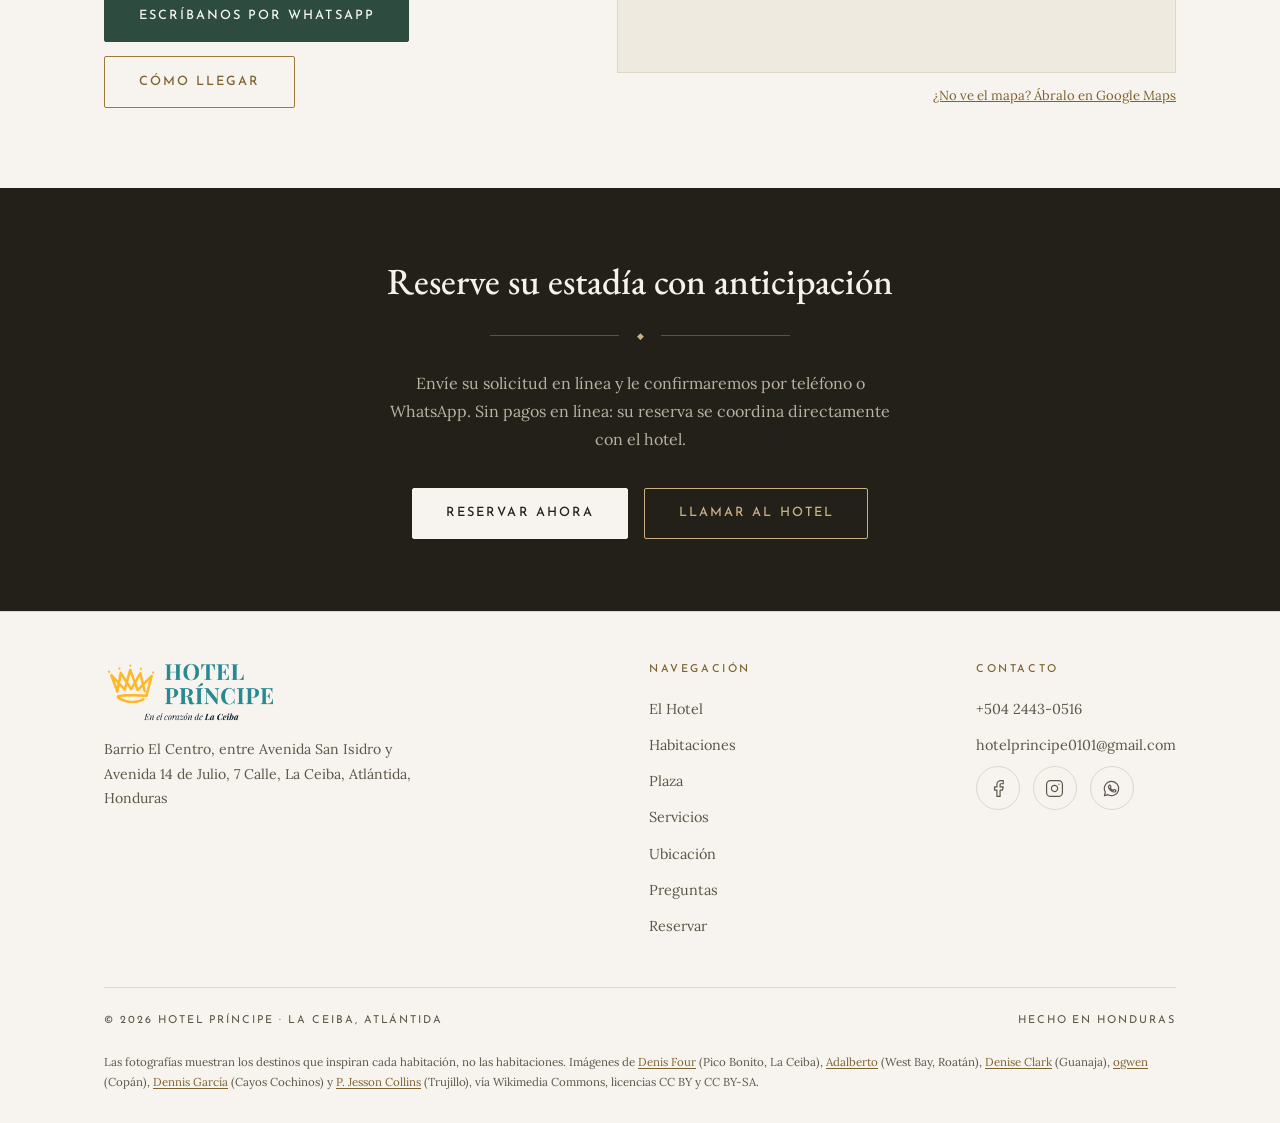
==== commit 64048c75: "style(landing): tarjeta 'En breve' pasa a 'Lo esencial' con iconos de línea por fila (pin/tienda/cam" ====
--- a/index.html
+++ b/index.html
@@ -29,7 +29,7 @@
   <link rel="preconnect" href="https://fonts.googleapis.com">
   <link rel="preconnect" href="https://fonts.gstatic.com" crossorigin>
   <link href="https://fonts.googleapis.com/css2?family=EB+Garamond:wght@400;500;600&family=Josefin+Sans:wght@400;500&family=Lora:ital,wght@0,400;0,500;1,400&display=swap" rel="stylesheet">
-  <link rel="stylesheet" href="/css/style.css?v=20261121b">
+  <link rel="stylesheet" href="/css/style.css?v=20261121c">
   <script type="application/ld+json">
   {
     "@context": "https://schema.org",
@@ -125,13 +125,13 @@
             <p>Somos un hotel familiar. La limpieza es diaria y la recepción nunca cierra: llegue a la hora que llegue, alguien estará para atenderle. El desayuno no está incluido: puede añadirlo por L 300.00 por persona — un «desayuno libre» con un plato bien entero y refresco con refil.</p>
           </div>
           <aside class="facts-card" aria-label="Datos del hotel">
-            <h3>En breve</h3>
+            <h3>Lo esencial</h3>
             <dl>
-              <div class="fact-row"><dt>Ubicación</dt><dd>Barrio El Centro, La Ceiba</dd></div>
-              <div class="fact-row"><dt>Alrededores</dt><dd>Joyería, restaurante independiente, café y farmacia en nuestra plaza. Bancos y tiendas a la vuelta.</dd></div>
-              <div class="fact-row"><dt>Recepción</dt><dd>24 horas</dd></div>
-              <div class="fact-row"><dt>Desayuno</dt><dd>Restaurante Los Almendros</dd></div>
-              <div class="fact-row"><dt>Pago</dt><dd>Efectivo, tarjeta o transferencia</dd></div>
+              <div class="fact-row"><dt><svg viewBox="0 0 24 24" fill="none" stroke="currentColor" stroke-width="1.5" stroke-linecap="round" stroke-linejoin="round" aria-hidden="true"><path d="M12 21s-7-5.4-7-11a7 7 0 0 1 14 0c0 5.6-7 11-7 11z"/><circle cx="12" cy="10" r="2.5"/></svg>Ubicación</dt><dd>Barrio El Centro, La Ceiba</dd></div>
+              <div class="fact-row"><dt><svg viewBox="0 0 24 24" fill="none" stroke="currentColor" stroke-width="1.5" stroke-linecap="round" stroke-linejoin="round" aria-hidden="true"><path d="M3.5 9.5h17"/><path d="M5 9.5 6 4h12l1 5.5"/><path d="M5.5 9.5V20h13V9.5"/><path d="M10 20v-5h4v5"/></svg>Alrededores</dt><dd>Joyería, restaurante independiente, café y farmacia en nuestra plaza. Bancos y tiendas a la vuelta.</dd></div>
+              <div class="fact-row"><dt><svg viewBox="0 0 24 24" fill="none" stroke="currentColor" stroke-width="1.5" stroke-linecap="round" stroke-linejoin="round" aria-hidden="true"><path d="M4.5 17.5h15"/><path d="M6.5 17.5v-2a5.5 5.5 0 0 1 11 0v2"/><path d="M12 10V8.8"/><circle cx="12" cy="7.5" r="1.3"/></svg>Recepción</dt><dd>24 horas</dd></div>
+              <div class="fact-row"><dt><svg viewBox="0 0 24 24" fill="none" stroke="currentColor" stroke-width="1.5" stroke-linecap="round" stroke-linejoin="round" aria-hidden="true"><path d="M5 9.5h11v5.5a4 4 0 0 1-4 4H9a4 4 0 0 1-4-4V9.5z"/><path d="M16 10.5h1.8a2.4 2.4 0 0 1 0 4.8H16"/><path d="M8.2 6c0-1 .9-1.2 .9-2.2M11.8 6c0-1 .9-1.2 .9-2.2"/></svg>Desayuno</dt><dd>Restaurante Los Almendros</dd></div>
+              <div class="fact-row"><dt><svg viewBox="0 0 24 24" fill="none" stroke="currentColor" stroke-width="1.5" stroke-linecap="round" stroke-linejoin="round" aria-hidden="true"><rect x="3" y="5.5" width="18" height="13" rx="2"/><path d="M3 10h18"/><path d="M7 14.5h4"/></svg>Pago</dt><dd>Efectivo, tarjeta o transferencia</dd></div>
             </dl>
           </aside>
         </div>
--- a/css/style.css
+++ b/css/style.css
@@ -325,8 +325,10 @@
   font-family: var(--font-label);
   font-size: 0.68rem; font-weight: 500;
   text-transform: uppercase; letter-spacing: 0.2em;
-  color: var(--ink-soft); white-space: nowrap;
-}
+  color: var(--gold-dark); white-space: nowrap;
+  display: inline-flex; align-items: center; gap: 0.5rem;
+}
+.fact-row dt svg { width: 15px; height: 15px; flex-shrink: 0; }
 .fact-row dd { font-family: var(--font-display); font-size: 1.05rem; text-align: right; }
 
 /* Servicios — bento asimétrico */
